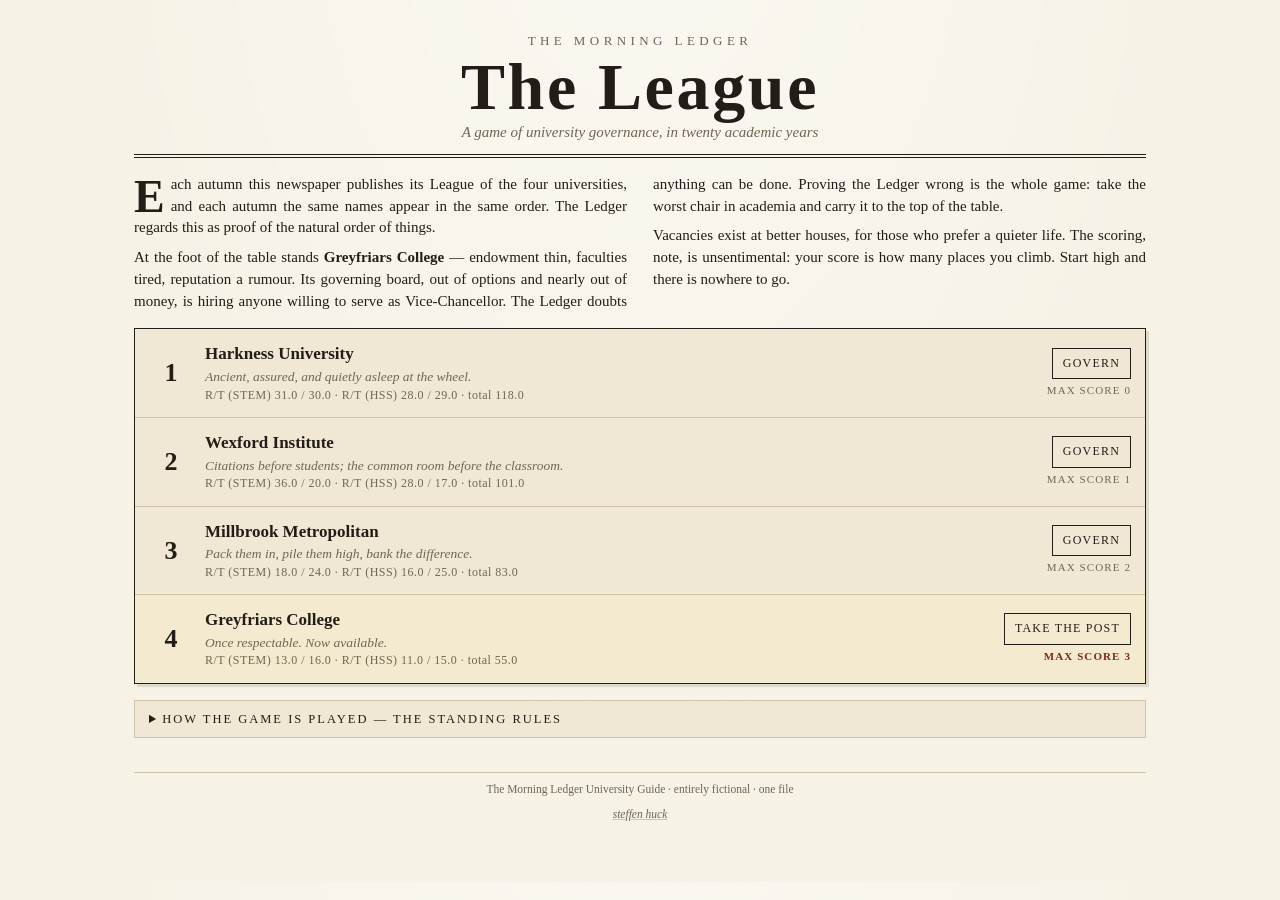
==== index.html @ eeb0473b "Legibility round: budget decomposition, complete money summary, LATE EXTRA interstitial, overnight d" ====
<!doctype html>
<!--
================================================================================
THE LEAGUE — a browser game about running a university
Single standalone file: no external libraries, no network calls, no build step.
================================================================================

CALIBRATION HARNESS REPORT (generated headlessly before the UI was built)
Seeds: 1..500. Player: Greyfriars College (initial rank 4, worst).
Scripted strategies as implemented in the harness (dev/strategies.js):
  naive    - static mid fees/thresholds, spreads 60% of funds evenly
  sensible - adapts fees/thresholds to demand, maintains vs decay
  sharp    - prices the captive segment, farms the intake->teaching
             loop, forecasts offer yield from league position,
             rations admission once on top, spends late reserves

strategy  | meanScore | rank1  rank2  rank3  rank4 | score=3 | score>=1 | score<=0 | bankrupt
naive     |      0.02 |   0.0%   0.0%   1.8%  98.2% |    0.0% |     1.8% |    98.2% |     0.0%
sensible  |      0.81 |   6.2%   5.4%  52.0%  36.4% |    6.2% |    63.6% |    36.4% |     4.2%
sharp     |      2.21 |  58.4%   6.2%  33.0%   2.4% |   58.4% |    97.6% |     2.4% |     2.4%

Calibration targets (all met):
  - Sharp reaches score 3 (worst -> best) in a healthy share of seeds (~1/3+)
  - Sensible typically improves rank, rarely reaches the top
  - Naive stagnates or declines
  - Bankruptcy possible but rare under Sensible play

This report was regenerated after two engine changes: stratified cohort
composition (exactly round(pStem*40) STEM applicants per round) and the
random event system (separate seeded RNG stream, never touching the main
applicant stream). Bankruptcy rates vs the pre-event calibration:
  naive 0.0% -> 0.0%   sensible 2.6% -> 4.2% (+1.6pt)   sharp 3.2% -> 2.4% (-0.8pt)

FULL PARAMETER SET (also live in DEFAULT_PARAMS below):
{
  "rounds": 20,
  "nApplicants": 40,
  "capacity": 8,
  "cOver": 24,
  "interest": 0.05,
  "delta": 0.85,
  "gamma": 1.5,
  "kappa": 0.14,
  "sMean": 60,
  "sSd": 13,
  "sClampLo": 20,
  "sClampHi": 100,
  "bBase": 10,
  "bSlope": 0.12,
  "bNoise": 2.6,
  "bMin": 3,
  "bMax": 22,
  "thetaMin": 0,
  "thetaMax": 1.2,
  "pStemStart": 0.5,
  "pStemEta": 0.02,
  "pStemScale": 10,
  "pStemMin": 0.3,
  "pStemMax": 0.7,
  "aiPrestigeCap": 32,
  "aiCashHi": 16,
  "aiCashLo": 11,
  "unis": [
    {
      "name": "Harkness University",
      "personality": "balanced",
      "E": 120,
      "RS": 31,
      "TS": 30,
      "RH": 28,
      "TH": 29
    },
    {
      "name": "Wexford Institute",
      "personality": "prestige",
      "E": 100,
      "RS": 36,
      "TS": 20,
      "RH": 28,
      "TH": 17
    },
    {
      "name": "Millbrook Metropolitan",
      "personality": "cashcow",
      "E": 95,
      "RS": 18,
      "TS": 24,
      "RH": 16,
      "TH": 25
    },
    {
      "name": "Greyfriars College",
      "personality": "cashcow",
      "E": 85,
      "RS": 13,
      "TS": 16,
      "RH": 11,
      "TH": 15
    }
  ]
}
-->
<html lang="en">
<head>
<meta charset="utf-8">
<meta name="viewport" content="width=device-width, initial-scale=1">
<title>THE LEAGUE — a game of university governance</title>
<style>
/* THE LEAGUE — The Morning Ledger house style */
:root {
  --paper: #f7f2e6;
  --paper-2: #f0e8d5;
  --paper-3: #e9dfc8;
  --ink: #221d16;
  --faint: #6f6553;
  --rule: #cfc3a8;
  --rule-dark: #221d16;
  --oxblood: #7c2a1e;
  --navy: #2b3d54;
  --moss: #4a5d3a;
  --hl: #f4ead0;
}
* { box-sizing: border-box; margin: 0; padding: 0; }
html { -webkit-text-size-adjust: 100%; }
body {
  background: var(--paper);
  color: var(--ink);
  font-family: Georgia, 'Times New Roman', Times, serif;
  line-height: 1.45;
  font-size: 16px;
  background-image: radial-gradient(ellipse at 50% -20%, rgba(255,255,255,.5), rgba(0,0,0,0) 60%);
}
#app { max-width: 1040px; margin: 0 auto; padding: 14px 14px 60px; }
.num { font-variant-numeric: tabular-nums; }

/* ---- Masthead ---- */
.masthead { text-align: center; padding: 18px 0 10px; border-bottom: 4px double var(--rule-dark); margin-bottom: 4px; }
.masthead .paper-name { font-size: 13px; letter-spacing: .34em; text-transform: uppercase; color: var(--faint); }
.masthead h1 { font-size: clamp(40px, 8vw, 66px); font-weight: 900; letter-spacing: .04em; line-height: 1.02; margin: 2px 0; }
.masthead .standfirst { font-style: italic; color: var(--faint); font-size: 15px; }
.masthead.compact { padding: 8px 0 6px; }
.masthead.compact h1 { font-size: 30px; }
.masthead.compact .paper-name { font-size: 10px; }
.masthead.compact .standfirst { display: none; }
.scrollx { overflow-x: auto; }
.dateline { display: flex; justify-content: space-between; align-items: baseline; font-size: 12.5px; text-transform: uppercase; letter-spacing: .14em; color: var(--faint); border-bottom: 1px solid var(--rule-dark); padding: 6px 2px; margin-bottom: 18px; flex-wrap: wrap; gap: 4px 14px; }
.dateline .resign { color: var(--oxblood); cursor: pointer; text-decoration: underline; background: none; border: none; font: inherit; letter-spacing: inherit; text-transform: inherit; }

/* ---- Layout ---- */
.cols { display: grid; grid-template-columns: minmax(0, 5fr) minmax(0, 7fr); gap: 20px; align-items: start; }
.cols.even { grid-template-columns: minmax(0, 1fr) minmax(0, 1fr); }
@media (max-width: 780px) { .cols, .cols.even { grid-template-columns: minmax(0, 1fr); } }
.stack > * + * { margin-top: 18px; }

/* ---- Cards ---- */
.card { border: 1px solid var(--rule-dark); background: var(--paper-2); box-shadow: 3px 3px 0 rgba(34,29,22,.12); }
.card .card-head { padding: 8px 14px; border-bottom: 1px solid var(--rule-dark); font-size: 12.5px; text-transform: uppercase; letter-spacing: .18em; display: flex; justify-content: space-between; align-items: baseline; gap: 8px; }
.card .card-body { padding: 12px 14px 14px; }
.card-head .kicker { color: var(--faint); letter-spacing: .1em; }
.card.admissions .card-head { background: var(--oxblood); color: var(--paper); border-bottom-color: var(--rule-dark); }
.card.bursar .card-head { background: var(--navy); color: var(--paper); }
.card.plain .card-head { background: var(--paper-3); }

/* ---- League table ---- */
table.league { width: 100%; border-collapse: collapse; font-size: 14.5px; }
table.league caption { caption-side: top; text-align: left; font-size: 12px; letter-spacing: .18em; text-transform: uppercase; color: var(--faint); padding: 2px 0 6px; }
table.league th { font-size: 11px; text-transform: uppercase; letter-spacing: .12em; color: var(--faint); font-weight: normal; text-align: right; padding: 4px 6px; border-bottom: 2px solid var(--rule-dark); }
table.league th:nth-child(2) { text-align: left; }
table.league td { padding: 7px 6px; border-bottom: 1px solid var(--rule); text-align: right; }
table.league td.uname { text-align: left; }
table.league tr.me { background: var(--hl); outline: 2px solid var(--oxblood); outline-offset: -2px; }
table.league td.rank { font-size: 19px; font-weight: 700; width: 34px; }
table.league .total { font-weight: 700; }
table.league .delta { font-size: 12px; width: 20px; padding-left: 0; }
.delta.up { color: var(--moss); } .delta.down { color: var(--oxblood); }
table.league tr.broke td { color: var(--faint); text-decoration: line-through; }
.tbl-foot { font-size: 12px; color: var(--faint); font-style: italic; margin-top: 6px; }

/* ---- Stats & dashboard ---- */
.statline { display: flex; flex-wrap: wrap; gap: 6px 22px; }
.stat .lbl { font-size: 11px; text-transform: uppercase; letter-spacing: .14em; color: var(--faint); display: block; }
.stat .val { font-size: 20px; font-weight: 700; }
.qual-grid { display: grid; grid-template-columns: 1fr 1fr; gap: 8px 18px; margin-top: 8px; }
.qbar { position: relative; height: 7px; background: var(--paper-3); border: 1px solid var(--rule); margin-top: 3px; }
.qbar i { position: absolute; inset: 0 auto 0 0; background: var(--navy); display: block; }
.qbar.research i { background: var(--oxblood); }
.qrow .lbl { font-size: 11.5px; text-transform: uppercase; letter-spacing: .1em; color: var(--faint); display: flex; justify-content: space-between; }

/* ---- Field panels (admissions) ---- */
.fields { display: grid; grid-template-columns: 1fr 1fr; gap: 12px; }
@media (max-width: 560px) { .fields { grid-template-columns: 1fr; } }
.fieldbox { border: 1px solid var(--rule-dark); background: var(--paper); padding: 10px 12px 12px; }
.fieldbox h4 { font-size: 13px; text-transform: uppercase; letter-spacing: .16em; border-bottom: 1px solid var(--rule); padding-bottom: 5px; margin-bottom: 8px; }
.ctl { margin: 8px 0; }
.ctl .lbl { font-size: 11px; text-transform: uppercase; letter-spacing: .12em; color: var(--faint); display: block; margin-bottom: 3px; }
.stepper { display: flex; align-items: stretch; border: 1px solid var(--rule-dark); background: var(--paper-2); }
.stepper button { flex: 0 0 40px; border: none; background: var(--paper-3); font: inherit; font-size: 19px; cursor: pointer; color: var(--ink); border-right: 1px solid var(--rule); min-height: 40px; }
.stepper button:last-child { border-right: none; border-left: 1px solid var(--rule); }
.stepper button:active { background: var(--rule); }
.stepper .val { flex: 1; text-align: center; font-size: 18px; font-weight: 700; align-self: center; }
.demandline { font-size: 12.5px; color: var(--faint); margin-top: 8px; border-top: 1px dotted var(--rule); padding-top: 6px; }
.notice { font-size: 12.5px; font-style: italic; color: var(--faint); margin-top: 10px; }
.notice.warn { color: var(--oxblood); font-style: normal; }

/* ---- Buttons ---- */
.btn { display: inline-block; border: 1px solid var(--rule-dark); background: var(--ink); color: var(--paper); font: inherit; font-size: 14px; letter-spacing: .12em; text-transform: uppercase; padding: 11px 20px; cursor: pointer; box-shadow: 3px 3px 0 rgba(34,29,22,.25); width: 100%; margin-top: 12px; }
.btn:hover { background: #3a3227; }
.btn:active { transform: translate(1px,1px); box-shadow: 1px 1px 0 rgba(34,29,22,.25); }
.btn:disabled { background: var(--faint); cursor: not-allowed; opacity: .6; }
.btn.oxblood { background: var(--oxblood); }
.btn.navy { background: var(--navy); }
.btn-ghost { background: none; border: 1px solid var(--rule-dark); color: var(--ink); font: inherit; font-size: 12px; text-transform: uppercase; letter-spacing: .1em; padding: 6px 10px; cursor: pointer; }
.btn-ghost:hover { background: var(--paper-3); }

/* ---- The morning's news ---- */
.card.news { margin-bottom: 18px; }
.card.news .card-head { background: var(--oxblood); color: var(--paper); }
.news-own { margin: 4px 0 8px; font-size: 15px; }
.news-own b { white-space: nowrap; }
.news-rival { color: var(--faint); font-style: italic; font-size: 13.5px; margin: 6px 0; padding-left: 14px; border-left: 2px solid var(--rule); }
.news-line { color: var(--faint); font-style: italic; font-size: 13.5px; margin: 4px 0; }
.news-line.news-own-line { color: var(--ink); font-style: normal; }
sup.dag { color: var(--oxblood); font-size: 10px; line-height: 0; }

/* ---- LATE EXTRA interstitial ---- */
.extra-backdrop { position: fixed; inset: 0; z-index: 60; background: rgba(26, 21, 14, .55); display: flex; align-items: center; justify-content: center; padding: 20px 14px; overflow-y: auto; overflow-x: hidden; }
.extra-card { background: var(--paper); border: 6px double var(--oxblood); box-shadow: 9px 11px 0 rgba(20, 16, 10, .38); max-width: 540px; width: 100%; padding: 16px 20px 18px; transform: rotate(-1.5deg); animation: stamp .35s cubic-bezier(.2, 1.35, .45, 1) both; }
@keyframes stamp {
  from { opacity: 0; transform: rotate(-4.5deg) scale(1.22) translateY(-36px); }
  to   { opacity: 1; transform: rotate(-1.5deg) scale(1); }
}
.extra-mast { text-align: center; font-weight: 900; letter-spacing: .2em; font-size: 13.5px; text-transform: uppercase; color: var(--oxblood); border-bottom: 2px solid var(--rule-dark); padding-bottom: 8px; margin-bottom: 10px; }
.extra-body .news-own { font-size: 15.5px; }
.extra-card .btn { margin-top: 14px; }
@media (max-width: 480px) { .extra-card { transform: rotate(-1deg); padding: 12px 14px 14px; } }

/* ---- Year in review ---- */
.dcomp { display: block; font-size: 11px; color: var(--faint); font-style: italic; margin-top: 2px; }

/* ---- Report ---- */
table.report { width: 100%; border-collapse: collapse; font-size: 13.5px; min-width: 340px; }
table.report th { font-size: 11px; text-transform: uppercase; letter-spacing: .12em; color: var(--faint); font-weight: normal; text-align: right; border-bottom: 2px solid var(--rule-dark); padding: 4px 6px; }
table.report th:first-child { text-align: left; }
table.report td { text-align: right; padding: 6px; border-bottom: 1px solid var(--rule); }
table.report td:first-child { text-align: left; }
table.report tr.sumrow td { font-weight: 700; border-top: 2px solid var(--rule-dark); border-bottom: none; }
.red { color: var(--oxblood); }
.green { color: var(--moss); }

/* ---- Bursar ---- */
.invrow { display: grid; grid-template-columns: 128px minmax(0, 1fr) 120px; gap: 10px; align-items: center; padding: 9px 0; border-bottom: 1px dotted var(--rule); }
@media (max-width: 560px) { .invrow { grid-template-columns: 90px minmax(0, 1fr) 104px; } }
.invrow .lbl { font-size: 11.5px; text-transform: uppercase; letter-spacing: .08em; color: var(--faint); }
.invrow .lbl b { display: block; color: var(--ink); font-size: 13px; }
.invrow .lbl .upkeep { display: block; text-transform: none; letter-spacing: 0; font-style: italic; font-size: 11px; margin-top: 2px; }
.proj.up { color: var(--moss); }
.proj.down { color: #a4574b; }
.invrow input[type=range] { width: 100%; min-width: 0; accent-color: var(--navy); min-height: 28px; }
.invrow .out { font-size: 13px; text-align: right; }
.invrow .out b { font-size: 15px; }
.invrow .proj { display: block; font-size: 11.5px; color: var(--faint); }
.budgetline { display: flex; justify-content: space-between; align-items: baseline; padding: 8px 0; font-size: 14px; gap: 8px; flex-wrap: wrap; }
.budgetline b { font-size: 19px; }
.budgetline.decomp span { font-size: 13px; color: var(--faint); }
.presets { display: flex; gap: 8px; flex-wrap: wrap; margin-top: 8px; }

/* ---- Title screen ---- */
.prospect { border: 1px solid var(--rule-dark); background: var(--paper-2); margin-top: 14px; box-shadow: 3px 3px 0 rgba(34,29,22,.12); }
.prospect .row { display: grid; grid-template-columns: 44px minmax(0,1fr) auto; gap: 12px; align-items: center; padding: 13px 14px; border-bottom: 1px solid var(--rule); }
.prospect .row:last-child { border-bottom: none; }
.prospect .rank { font-size: 26px; font-weight: 900; text-align: center; }
.prospect .uni b { font-size: 17px; }
.prospect .uni .epithet { font-style: italic; color: var(--faint); font-size: 13.5px; }
.prospect .uni .scores { font-size: 12px; color: var(--faint); letter-spacing: .04em; }
.prospect .pick { text-align: right; }
.prospect .maxnote { display: block; font-size: 11px; color: var(--faint); text-transform: uppercase; letter-spacing: .1em; margin-top: 4px; }
.prospect .row.featured { background: var(--hl); }
.prospect .row.featured .maxnote { color: var(--oxblood); font-weight: 700; }
.leader { column-count: 2; column-gap: 26px; margin: 16px 0; font-size: 15px; text-align: justify; }
@media (max-width: 680px) { .leader { column-count: 1; } }
.leader p + p { margin-top: 8px; }
.leader .dropcap::first-letter { font-size: 46px; float: left; line-height: .85; padding: 3px 6px 0 0; font-weight: 700; }
.footer-note.sig { border-top: none; margin-top: 8px; padding-top: 0; font-style: italic; }
.footer-note.sig a { color: var(--faint); text-decoration-color: var(--rule); }
.footer-note.sig a:hover { color: var(--oxblood); }
details.rules { margin-top: 16px; border: 1px solid var(--rule); background: var(--paper-2); }
details.rules summary { cursor: pointer; padding: 9px 14px; font-size: 12.5px; text-transform: uppercase; letter-spacing: .16em; }
details.rules .card-body { border-top: 1px solid var(--rule); font-size: 14px; }
details.rules ul { padding-left: 20px; }
details.rules li { margin: 5px 0; }

/* ---- End screen ---- */
.endcard { text-align: center; padding: 26px 16px; }
.endcard .verdict { font-size: 13px; text-transform: uppercase; letter-spacing: .3em; color: var(--faint); }
.endcard h2 { font-size: clamp(28px, 6vw, 44px); margin: 8px 0 2px; }
.endcard .scoreline { font-size: 19px; margin: 10px 0 4px; }
.endcard .scoreline b { font-size: 34px; }
.chartwrap { margin: 18px auto 6px; max-width: 640px; overflow-x: auto; }
.chartwrap svg { width: 100%; height: auto; display: block; }
.chart-caption { font-size: 12px; color: var(--faint); font-style: italic; }
.fade { animation: fadein .45s ease-out; }
@keyframes fadein { from { opacity: 0; transform: translateY(6px); } to { opacity: 1; transform: none; } }
.phase-strip { display: flex; gap: 0; margin-bottom: 14px; border: 1px solid var(--rule-dark); }
.phase-strip .ph { flex: 1; text-align: center; font-size: 11px; text-transform: uppercase; letter-spacing: .16em; padding: 7px 4px; color: var(--faint); background: var(--paper-2); }
.phase-strip .ph.on { background: var(--ink); color: var(--paper); }
.footer-note { text-align: center; font-size: 11.5px; color: var(--faint); margin-top: 34px; border-top: 1px solid var(--rule); padding-top: 8px; }

</style>
<script data-goatcounter="https://steffenhuck.goatcounter.com/count" async src="https://gc.zgo.at/count.js"></script>
</head>
<body>
<div id="app"></div>
<script>
'use strict';
/* ============================================================================
 * THE LEAGUE — headless game engine
 * ----------------------------------------------------------------------------
 * Pure, deterministic (seeded) engine. No DOM, no Date, no Math.random.
 * Used verbatim by both the Node calibration harness and the browser UI.
 *
 * DOCUMENTED MODELLING CHOICES
 * ----------------------------
 * Applicant distribution (drawn jointly, per applicant):
 *   - school score s ~ Normal(sMean, sSd), clamped to [sClampLo, sClampHi].
 *   - budget b = bBase + bSlope*(s - sMean) + Normal(0, bNoise), clamped to
 *     [bMin, bMax]. bSlope > 0 gives the mild positive score/budget
 *     correlation required by the spec (richer students score a bit higher).
 *   - taste weight theta ~ Uniform(thetaMin, thetaMax); student values a
 *     university at T_f + theta * R_f for their preferred field f.
 *   - field preference: stratified, not Bernoulli — exactly
 *     Math.round(pStem * nApplicants) applicants prefer STEM each round,
 *     the rest HSS. Scores, budgets and theta stay iid; only the field
 *     composition is deterministic given pStem (see drift below).
 *
 * Field-preference drift (endogenous, from round 2 onward):
 *   pStem <- clamp(pStem + pStemEta * tanh((avgR_S - avgR_H) / pStemScale),
 *                  pStemMin, pStemMax)
 *   where avgR_S / avgR_H are the mean STEM / HSS research qualities across
 *   all four universities at the start of the round. Gentle (eta small) and
 *   bounded away from 0 and 1 by the clamp.
 *
 * Investment response: g(I) = gamma * sqrt(I)  (concave, diminishing returns).
 *
 * Quality dynamics (per field, applied at end of round):
 *   R' = delta * R + g(I_R)
 *   T' = delta * T + g(I_T) + kappa * (sbarDept - sMean)   [intake term only
 *        if the department admitted >= 1 student this round]
 *   Qualities are floored at 0.
 *
 * Random events (from round 1): each university, in index order, draws an
 * occurrence and a selection number at the very top of every round from a
 * SEPARATE seeded stream (rngE = makeRng(seed + '/events')) — events never
 * consume the main rng, so the applicant stream is unaffected by them.
 * With probability 1/3 an event from the weighted EVENTS table applies
 * immediately, before the round's league table is computed (the table
 * reflects the morning's news). Money losses never push E below 5: the
 * loss is truncated to max(0, E - 5) and the record flagged truncated.
 * Quality effects are floored at 0. Broke universities draw and discard
 * both numbers (stream stability), and receive no events.
 *
 * Ledger (canonical): E_{t+1} = (E_t + F_t - C_t - I_t) * (1 + r).
 * Bankruptcy: if E_t + F_t - C_t < 0 after market clearing, the university is
 * broke. Player broke => game over immediately. Broke AI (documented choice:
 * the simple option): it stops admitting (makes no offers) and invests
 * nothing; its endowment is frozen where it fell and its qualities keep
 * decaying at delta.
 *
 * Final ranking: the league table computed AFTER round `rounds` quality
 * update (i.e. the table that would open round 21). This means round-20
 * investment still counts, avoiding a degenerate "hoard in the last round"
 * strategy. Score = initial rank - final rank.
 * ========================================================================= */

/* ----------------------------- Seeded RNG ------------------------------- */
function hashStringToInt(str) {
  let h = 2166136261 >>> 0;
  for (let i = 0; i < str.length; i++) {
    h ^= str.charCodeAt(i);
    h = Math.imul(h, 16777619);
  }
  return h >>> 0;
}
function makeRng(seed) {
  let a = (typeof seed === 'string' ? hashStringToInt(seed) : (seed >>> 0)) || 1;
  return function rng() {
    a |= 0; a = (a + 0x6D2B79F5) | 0;
    let t = Math.imul(a ^ (a >>> 15), 1 | a);
    t = (t + Math.imul(t ^ (t >>> 7), 61 | t)) ^ t;
    return ((t ^ (t >>> 14)) >>> 0) / 4294967296;
  };
}
function gauss(rng) {
  let u = 0, v = 0;
  while (u === 0) u = rng();
  while (v === 0) v = rng();
  return Math.sqrt(-2 * Math.log(u)) * Math.cos(2 * Math.PI * v);
}
const clamp = (x, lo, hi) => Math.max(lo, Math.min(hi, x));

/* ----------------------------- Parameters ------------------------------- */
const DEFAULT_PARAMS = {
  rounds: 20,
  nApplicants: 40,
  capacity: 8,          // per department per round, zero marginal cost
  cOver: 24,            // per-head overage penalty above capacity
  interest: 0.05,       // r: interest on funds unspent after investment
  delta: 0.85,          // quality decay factor
  gamma: 1.5,           // g(I) = gamma * sqrt(I)
  kappa: 0.14,          // intake-quality effect on teaching

  // Applicant score distribution
  sMean: 60, sSd: 13, sClampLo: 20, sClampHi: 100,
  // Budgets (mildly correlated with score via bSlope)
  bBase: 10, bSlope: 0.12, bNoise: 2.6, bMin: 3, bMax: 22,
  // Taste for research
  thetaMin: 0, thetaMax: 1.2,
  // STEM preference drift
  pStemStart: 0.5, pStemEta: 0.02, pStemScale: 10, pStemMin: 0.3, pStemMax: 0.7,

  // AI spending discipline (per-round investment budget caps)
  aiPrestigeCap: 32,  // prestige chaser's institutional plan ceiling
  aiCashHi: 16,       // cash cow's upkeep ceiling
  aiCashLo: 11,       // cash cow's upkeep floor (drawn from hoard)

  // Starting universities, ordered by index (initial league rank order).
  // Each has a native AI personality used whenever the player doesn't run it.
  unis: [
    { name: 'Harkness University',    personality: 'balanced', E: 120, RS: 31, TS: 30, RH: 28, TH: 29 },
    { name: 'Wexford Institute',      personality: 'prestige', E: 100, RS: 36, TS: 20, RH: 28, TH: 17 },
    { name: 'Millbrook Metropolitan', personality: 'cashcow',  E: 95,  RS: 18, TS: 24, RH: 16, TH: 25 },
    { name: 'Greyfriars College',     personality: 'cashcow',  E: 85,  RS: 13, TS: 16, RH: 11, TH: 15 },
  ],
};

/* ------------------------------ Events ----------------------------------
 * Mechanics only — all narrative text lives in the UI layer, keyed by id.
 * kind 'money': deltaE applied to the endowment (losses truncated at E=5).
 * kind 'quality': effects map applied to the named qualities (floor 0). */
const EVENTS = [
  // money, positive
  { id: 'crane',        kind: 'money', deltaE: +28, weight: 1 },
  { id: 'alumnus',      kind: 'money', deltaE: +18, weight: 2 },
  { id: 'anon',         kind: 'money', deltaE: +32, weight: 1 },
  { id: 'stair',        kind: 'money', deltaE: +22, weight: 2 },
  { id: 'meadow',       kind: 'money', deltaE: +25, weight: 1 },
  { id: 'conference',   kind: 'money', deltaE: +12, weight: 3 },
  { id: 'patent',       kind: 'money', deltaE: +30, weight: 1 },
  // money, negative
  { id: 'roof',         kind: 'money', deltaE: -22, weight: 2 },
  { id: 'lawsuit',      kind: 'money', deltaE: -18, weight: 2 },
  { id: 'boiler',       kind: 'money', deltaE: -12, weight: 3 },
  { id: 'audit',        kind: 'money', deltaE: -15, weight: 2 },
  { id: 'asbestos',     kind: 'money', deltaE: -26, weight: 1 },
  { id: 'clawback',     kind: 'money', deltaE: -20, weight: 1 },
  { id: 'flood',        kind: 'money', deltaE: -16, weight: 2 },
  { id: 'portrait',     kind: 'money', deltaE: -8,  weight: 2 },
  // quality, positive
  { id: 'chair',        kind: 'quality', effects: { RS: +3 }, weight: 2 },
  { id: 'viral',        kind: 'quality', effects: { TH: +2 }, weight: 2 },
  { id: 'prize',        kind: 'quality', effects: { RH: +3 }, weight: 2 },
  { id: 'demonstrators',kind: 'quality', effects: { TS: +2 }, weight: 2 },
  { id: 'trunk',        kind: 'quality', effects: { RH: +2 }, weight: 2 },
  { id: 'vindicated',   kind: 'quality', effects: { RS: +4 }, weight: 1 },
  { id: 'award',        kind: 'quality', effects: { TS: +2 }, weight: 2 },
  // quality, negative
  { id: 'poached',      kind: 'quality', effects: { RS: -3 }, weight: 2 },
  { id: 'remarks',      kind: 'quality', effects: { TH: -2 }, weight: 2 },
  { id: 'memoirs',      kind: 'quality', effects: { RH: -3 }, weight: 2 },
  { id: 'retraction',   kind: 'quality', effects: { RS: -2 }, weight: 2 },
  { id: 'exodus',       kind: 'quality', effects: { TS: -3 }, weight: 2 },
  { id: 'timetable',    kind: 'quality', effects: { TH: -2 }, weight: 2 },
  { id: 'strike',       kind: 'quality', effects: { TS: -2, TH: -2 }, weight: 1 },
  { id: 'inspectorate', kind: 'quality', effects: { TH: -2 }, weight: 2 },
];
const EVENTS_TOTAL_WEIGHT = EVENTS.reduce((a, e) => a + e.weight, 0);
function pickEvent(r) {
  let x = r * EVENTS_TOTAL_WEIGHT;
  for (const e of EVENTS) { x -= e.weight; if (x < 0) return e; }
  return EVENTS[EVENTS.length - 1];
}

/* ------------------------- AI opponent heuristics ------------------------
 * All AIs obey the same rules as the player: same capacity, overage cost,
 * decay, investment technology; they see only the public league table, the
 * public cohort statistics, and their own private state/history. They never
 * see the player's current-round choices or the applicant realizations.
 *
 * Personality assignment: the three non-player universities, ordered by
 * initial league position (best first), get: Balanced Incumbent, Prestige
 * Chaser, Cash Cow.
 * ------------------------------------------------------------------------ */

// Maintenance investment that offsets decay for quality Q: g(I) = (1-d)Q.
function maintInvest(Q, P) {
  const need = (1 - P.delta) * Q / P.gamma;
  return need * need;
}

/* The Prestige Chaser: overweights research investment, high fees, high
 * thresholds. Adapts gradually: raises fees when demand is strong, trims
 * fees/thresholds when enrolment collapses. Exploitable: its high prices and
 * standards leave the low end of the market uncontested, and it habitually
 * underfunds teaching, so its student appeal erodes. */
function aiPrestige(P) {
  return {
    init(uni) {
      uni.ai = { fee: { S: 12, H: 12 }, thr: { S: 64, H: 64 } };
    },
    admissions(uni) {
      const a = uni.ai, last = uni.lastReport;
      for (const f of ['S', 'H']) {
        if (last) {
          const d = last[f];
          if (d.matric > P.capacity) { a.fee[f] += 1.0; a.thr[f] += 1; }
          else if (d.matric >= 6) a.fee[f] += 0.5;
          else if (d.matric <= 1) { a.fee[f] -= 1.5; a.thr[f] -= 2; } // starving: correct hard
          else if (d.matric <= 3) { a.fee[f] -= 0.75; a.thr[f] -= 1; }
          else if (d.matric >= 4) a.thr[f] += 0.5; // creeping standards
        }
        a.fee[f] = clamp(a.fee[f], 8, 20);
        a.thr[f] = clamp(a.thr[f], 56, 78);
      }
      return { feeS: a.fee.S, thrS: a.thr.S, feeH: a.fee.H, thrH: a.thr.H };
    },
    // Spends aggressively, tying investment to income flow plus a draw on
    // savings; overweights research, but rescues teaching when its student
    // appeal is visibly collapsing (else it death-spirals).
    spend(uni, net, P2, rep) {
      const investable = Math.max(0, net - 15);
      // Bounded ambition: even flush with cash it won't spend beyond its
      // institutional plan (~48/round) — the headroom a challenger needs.
      const budget = Math.min(investable, 1.2 * rep.F + 0.15 * Math.max(0, uni.E), P2.aiPrestigeCap);
      const teachShare = (uni.TS + uni.TH) < 0.75 * (uni.RS + uni.RH) ? 0.55 : 0.35;
      const tea = budget * teachShare, res = budget - tea;
      return { IRS: res / 2, IRH: res / 2, ITS: tea / 2, ITH: tea / 2 };
    },
  };
}

/* The Cash Cow: low fees, low thresholds, volume strategy, conservative
 * investment. Adapts: raises thresholds/fees when oversubscribed (overage is
 * expensive), lowers fees when halls are empty. Exploitable: chronic
 * underinvestment means its qualities decay, and its low fees can be
 * undercut for the budget segment. */
function aiCashCow(P) {
  return {
    init(uni) {
      uni.ai = { fee: { S: 6.5, H: 6.5 }, thr: { S: 45, H: 45 } };
    },
    admissions(uni) {
      const a = uni.ai, last = uni.lastReport;
      for (const f of ['S', 'H']) {
        if (last) {
          const d = last[f];
          if (d.matric > P.capacity + 2) { a.thr[f] += 2; a.fee[f] += 0.5; }
          else if (d.matric > P.capacity) a.fee[f] += 0.5;
          else if (d.matric < 5) a.fee[f] -= 0.5;
          if (d.matric < 2) a.thr[f] -= 1.5;
        }
        a.fee[f] = clamp(a.fee[f], 5.5, 12);
        a.thr[f] = clamp(a.thr[f], 35, 60);
      }
      return { feeS: a.fee.S, thrS: a.thr.S, feeH: a.fee.H, thrH: a.thr.H };
    },
    // Truly conservative: a modest upkeep budget — 35% of fee income, with
    // a small floor drawn from its hoard when income dips and a hard cap of
    // 34 a round — evenly spread; profits are hoarded. Its qualities
    // therefore plateau in the high 80s — the exploitable seam.
    spend(uni, net, P2, rep) {
      const investable = Math.max(0, net - 15);
      const budget = Math.min(investable, Math.max(0.35 * rep.F, P2.aiCashLo), P2.aiCashHi);
      const each = budget / 4;
      return { IRS: each, ITS: each, IRH: each, ITH: each };
    },
  };
}

/* The Balanced Incumbent: maintains all four qualities against decay, then
 * spreads a share of the surplus; nudges each field's fee in whichever
 * direction improved that field's revenue last round (with safety overrides
 * for over/under-subscription). Exploitable: it defends but rarely grows, so
 * a compounding challenger can walk it down. */
function aiBalanced(P) {
  return {
    init(uni) {
      uni.ai = {
        fee: { S: 11, H: 11 }, thr: { S: 58, H: 58 },
        lastRev: { S: null, H: null }, lastDir: { S: 1, H: 1 },
        // "Roughly maintains all four qualities": steers each quality toward
        // a fixed target a shade above its starting level, rather than
        // compounding its endowment into unbounded growth.
        target: { RS: uni.RS * 1.02, TS: uni.TS * 1.02, RH: uni.RH * 1.02, TH: uni.TH * 1.02 },
      };
    },
    admissions(uni) {
      const a = uni.ai, last = uni.lastReport;
      for (const f of ['S', 'H']) {
        if (last) {
          const d = last[f];
          const rev = d.income - d.overage;
          if (a.lastRev[f] !== null) {
            if (rev < a.lastRev[f]) a.lastDir[f] = -a.lastDir[f];
          }
          a.lastRev[f] = rev;
          a.fee[f] += 0.5 * a.lastDir[f];
          if (d.matric > P.capacity) { a.fee[f] += 0.5; a.thr[f] += 1; }
          else if (d.matric < 3) { a.fee[f] -= 1.0; a.thr[f] -= 1; }
          else if (d.matric >= 6) a.thr[f] += 0.5;
        }
        a.fee[f] = clamp(a.fee[f], 6, 16);
        a.thr[f] = clamp(a.thr[f], 50, 70);
      }
      return { feeS: a.fee.S, thrS: a.thr.S, feeH: a.fee.H, thrH: a.thr.H };
    },
    // Invest exactly enough to steer each quality toward its fixed target
    // (delta*Q + g(I) = target  =>  I = ((target - delta*Q)/gamma)^2),
    // scaled down if funds are short. Surplus endowment simply sits at
    // interest — the complacency a sharp challenger can exploit.
    spend(uni, net, P2) {
      const avail = Math.max(0, net - 20);
      const tgt = uni.ai.target;
      const toward = (Q, T) => {
        const need = (T - P2.delta * Q) / P2.gamma;
        return need > 0 ? need * need : 0;
      };
      const want = {
        IRS: toward(uni.RS, tgt.RS), ITS: toward(uni.TS, tgt.TS),
        IRH: toward(uni.RH, tgt.RH), ITH: toward(uni.TH, tgt.TH),
      };
      const tot = want.IRS + want.ITS + want.IRH + want.ITH;
      if (tot > avail && tot > 0) {
        const k = avail / tot;
        for (const q in want) want[q] *= k;
      }
      return want;
    },
  };
}

const AI_FACTORIES = { balanced: aiBalanced, prestige: aiPrestige, cashcow: aiCashCow };

/* ------------------------------ Game class ------------------------------ */
class Game {
  /**
   * opts: { seed, playerIndex (default 3), params (partial override) }
   */
  constructor(opts = {}) {
    const P = this.P = Object.assign({}, DEFAULT_PARAMS, opts.params || {});
    if (opts.params && opts.params.unis) P.unis = opts.params.unis;
    this.seed = opts.seed === undefined ? 1 : opts.seed;
    this.rng = makeRng(this.seed);
    // Separate event stream: events never consume the main rng.
    this.rngE = makeRng(String(this.seed) + '/events');
    this.playerIndex = opts.playerIndex === undefined ? 3 : opts.playerIndex;

    this.unis = P.unis.map((u, i) => ({
      index: i, name: u.name,
      E: u.E, RS: u.RS, TS: u.TS, RH: u.RH, TH: u.TH,
      broke: false, lastReport: null, ai: null, controller: null,
    }));

    // Every university the player doesn't govern runs its native personality.
    for (const uni of this.unis) {
      if (uni.index === this.playerIndex) continue;
      const kind = P.unis[uni.index].personality;
      uni.controller = AI_FACTORIES[kind](P);
      uni.personality = kind;
      uni.controller.init(uni);
    }

    this.round = 0;
    this.pStem = P.pStemStart;
    this.phase = 'pre'; // pre -> admissions -> spend -> (admissions|over|bankrupt)
    this.initialRank = this.rankOf(this.playerIndex);
    this.rankHistory = [this.initialRank]; // rank at start of each round; last entry = final
    this.roundLog = [];
    this.applicants = null;
    this._reports = null;
  }

  /* League table: rank by descending quality sum; ties by endowment (higher
   * first), then by fixed index. Endowments are NOT exposed in the table. */
  leagueTable() {
    const rows = this.unis.map(u => ({
      index: u.index, name: u.name,
      RS: u.RS, TS: u.TS, RH: u.RH, TH: u.TH,
      total: u.RS + u.TS + u.RH + u.TH,
      broke: u.broke,
      _E: u.E,
    }));
    rows.sort((a, b) => (b.total - a.total) || (b._E - a._E) || (a.index - b.index));
    rows.forEach((r, i) => { r.rank = i + 1; delete r._E; });
    return rows;
  }
  rankOf(idx) { return this.leagueTable().find(r => r.index === idx).rank; }

  /* Begin a round: update field-preference drift, draw the fresh cohort,
   * publish the league table and cohort statistics. */
  startRound() {
    if (this.phase !== 'pre' && this.phase !== 'between') throw new Error('bad phase ' + this.phase);
    const P = this.P;
    this.round++;
    // The morning's news: events fire before the pStem update and before
    // the league table is computed, so the year's table reflects them.
    // Every university draws two numbers (occurrence, selection) from the
    // event stream in index order, even when unused — stream stability.
    const events = [];
    for (const u of this.unis) {
      const rOcc = this.rngE(), rSel = this.rngE();
      if (u.broke) continue; // draws discarded
      if (rOcc < 1 / 3) {
        const ev = pickEvent(rSel);
        const rec = { index: u.index, id: ev.id };
        if (ev.kind === 'money') {
          let d = ev.deltaE;
          if (d < 0 && -d > Math.max(0, u.E - 5)) {
            d = -Math.max(0, u.E - 5); // a loss may never push E below 5
            rec.truncated = true;
          }
          u.E += d;
          rec.deltaE = d;
        } else {
          rec.deltaQ = {};
          rec.fields = Object.keys(ev.effects);
          for (const q of rec.fields) {
            u[q] = Math.max(0, u[q] + ev.effects[q]);
            rec.deltaQ[q] = ev.effects[q];
          }
        }
        events.push(rec);
      }
    }
    this.events = events;
    if (this.round >= 2) {
      let rs = 0, rh = 0;
      for (const u of this.unis) { rs += u.RS; rh += u.RH; }
      this.pStem = clamp(
        this.pStem + P.pStemEta * Math.tanh((rs / 4 - rh / 4) / P.pStemScale),
        P.pStemMin, P.pStemMax);
    }
    // Draw 40 fresh applicants (students last exactly one round). Field
    // assignment is stratified: exactly round(pStem * n) prefer STEM.
    const apps = [];
    const nStem = Math.round(this.pStem * P.nApplicants);
    for (let i = 0; i < P.nApplicants; i++) {
      const s = clamp(P.sMean + P.sSd * gauss(this.rng), P.sClampLo, P.sClampHi);
      const b = clamp(P.bBase + P.bSlope * (s - P.sMean) + P.bNoise * gauss(this.rng), P.bMin, P.bMax);
      const theta = P.thetaMin + (P.thetaMax - P.thetaMin) * this.rng();
      const f = i < nStem ? 'S' : 'H';
      apps.push({ s, b, theta, f });
    }
    this.applicants = apps;
    const scores = apps.map(a => a.s).sort((x, y) => x - y);
    const n = scores.length;
    const median = n % 2 ? scores[(n - 1) / 2] : (scores[n / 2 - 1] + scores[n / 2]) / 2;
    const mean = scores.reduce((a, b) => a + b, 0) / n;
    const pctStem = 100 * apps.filter(a => a.f === 'S').length / n;
    this.cohortStats = { median, mean, pctStem };
    const table = this.leagueTable();
    if (this.round > 1) this.rankHistory.push(table.find(r => r.index === this.playerIndex).rank);
    this.phase = 'admissions';
    return { round: this.round, table, cohortStats: this.cohortStats, events };
  }

  /* Step 1 — Admissions. The player's {feeS, thrS, feeH, thrH} plus each
   * AI's simultaneous choice; then automatic market clearing. */
  submitAdmissions(playerDec) {
    if (this.phase !== 'admissions') throw new Error('bad phase ' + this.phase);
    const P = this.P;
    const decisions = new Array(this.unis.length);
    for (const u of this.unis) {
      if (u.broke) { decisions[u.index] = null; continue; } // broke: stops admitting
      decisions[u.index] = (u.index === this.playerIndex)
        ? {
            feeS: Math.max(0, +playerDec.feeS || 0), thrS: +playerDec.thrS || 0,
            feeH: Math.max(0, +playerDec.feeH || 0), thrH: +playerDec.thrH || 0,
          }
        : u.controller.admissions(u);
    }
    this._decisions = decisions;

    // Market clearing.
    const reports = this.unis.map(() => ({
      S: { applied: 0, offers: 0, matric: 0, income: 0, overage: 0, sSum: 0, sbar: null },
      H: { applied: 0, offers: 0, matric: 0, income: 0, overage: 0, sSum: 0, sbar: null },
    }));
    for (const a of this.applicants) {
      const f = a.f;
      const offers = [];
      for (const u of this.unis) {
        const d = decisions[u.index];
        if (!d) continue;
        const fee = f === 'S' ? d.feeS : d.feeH;
        const thr = f === 'S' ? d.thrS : d.thrH;
        if (fee <= a.b) {
          reports[u.index][f].applied++;
          if (a.s >= thr) { reports[u.index][f].offers++; offers.push(u); }
        }
      }
      if (!offers.length) continue; // exits, no consequence
      let best = [], bestV = -Infinity;
      for (const u of offers) {
        const v = (f === 'S' ? u.TS + a.theta * u.RS : u.TH + a.theta * u.RH);
        if (v > bestV + 1e-12) { bestV = v; best = [u]; }
        else if (Math.abs(v - bestV) <= 1e-12) best.push(u);
      }
      const chosen = best[Math.floor(this.rng() * best.length)];
      const r = reports[chosen.index][f];
      r.matric++;
      r.sSum += a.s;
      r.income += (f === 'S' ? decisions[chosen.index].feeS : decisions[chosen.index].feeH);
    }
    for (const u of this.unis) {
      for (const f of ['S', 'H']) {
        const r = reports[u.index][f];
        r.overage = Math.max(0, r.matric - P.capacity) * P.cOver;
        r.sbar = r.matric > 0 ? r.sSum / r.matric : null;
        delete r.sSum;
      }
      const rep = reports[u.index];
      rep.F = rep.S.income + rep.H.income;
      rep.C = rep.S.overage + rep.H.overage;
      rep.net = u.E + rep.F - rep.C; // funds available for investment
    }
    this._reports = reports;

    // Bankruptcy check (after clearing, before spending).
    for (const u of this.unis) {
      if (!u.broke && reports[u.index].net < 0) {
        u.broke = true;
        // Broke AI: endowment frozen where it fell; stops admitting; invests 0.
        u.E = reports[u.index].net;
        if (u.index === this.playerIndex) {
          this.phase = 'bankrupt';
          this.finalRank = this.rankOf(this.playerIndex);
          this.score = this.initialRank - this.finalRank;
          this.bankrupt = true;
        }
      }
    }
    const playerRep = reports[this.playerIndex];
    if (this.phase !== 'bankrupt') this.phase = 'spend';
    return {
      bankrupt: this.phase === 'bankrupt',
      S: playerRep.S, H: playerRep.H,
      F: playerRep.F, C: playerRep.C, net: playerRep.net,
    };
  }

  /* Step 2 — Spending. Player investments {IRS, ITS, IRH, ITH}; AIs choose
   * theirs from their own report; then the canonical ledger + quality
   * dynamics are applied to everyone. */
  submitSpend(playerInv) {
    if (this.phase !== 'spend') throw new Error('bad phase ' + this.phase);
    const P = this.P;
    for (const u of this.unis) {
      const rep = this._reports[u.index];
      let inv;
      if (u.broke) {
        inv = { IRS: 0, ITS: 0, IRH: 0, ITH: 0 };
      } else if (u.index === this.playerIndex) {
        inv = {
          IRS: Math.max(0, +playerInv.IRS || 0), ITS: Math.max(0, +playerInv.ITS || 0),
          IRH: Math.max(0, +playerInv.IRH || 0), ITH: Math.max(0, +playerInv.ITH || 0),
        };
      } else {
        inv = u.controller.spend(u, rep.net, P, rep);
        for (const k of ['IRS', 'ITS', 'IRH', 'ITH']) inv[k] = Math.max(0, inv[k] || 0);
      }
      // Total investment cannot exceed available funds; scale down if over.
      let tot = inv.IRS + inv.ITS + inv.IRH + inv.ITH;
      const avail = Math.max(0, rep.net);
      if (tot > avail) {
        const k = tot > 0 ? avail / tot : 0;
        for (const q in inv) inv[q] *= k;
        tot = avail;
      }
      // Canonical ledger. Broke unis keep their frozen (negative) endowment.
      if (!u.broke) u.E = (rep.net - tot) * (1 + P.interest);
      // Quality dynamics (investment effects materialize "next round": they
      // enter the state that the next league table is computed from).
      const g = I => P.gamma * Math.sqrt(I);
      u.RS = Math.max(0, P.delta * u.RS + g(inv.IRS));
      u.RH = Math.max(0, P.delta * u.RH + g(inv.IRH));
      let ts = P.delta * u.TS + g(inv.ITS);
      let th = P.delta * u.TH + g(inv.ITH);
      if (rep.S.matric > 0) ts += P.kappa * (rep.S.sbar - P.sMean);
      if (rep.H.matric > 0) th += P.kappa * (rep.H.sbar - P.sMean);
      u.TS = Math.max(0, ts);
      u.TH = Math.max(0, th);
      u.lastReport = rep;
      u._lastInv = inv;
    }
    const pRep = this._reports[this.playerIndex];
    const pInv = this.unis[this.playerIndex]._lastInv;
    const spent = pInv.IRS + pInv.ITS + pInv.IRH + pInv.ITH;
    this.roundLog.push({
      round: this.round, report: pRep, invested: spent,
      E_end: this.unis[this.playerIndex].E,
    });
    if (this.round >= P.rounds) {
      this.phase = 'over';
      const finalTable = this.leagueTable();
      this.finalRank = finalTable.find(r => r.index === this.playerIndex).rank;
      this.rankHistory.push(this.finalRank);
      this.score = this.initialRank - this.finalRank;
      return { done: true, finalTable, finalRank: this.finalRank, score: this.score };
    }
    this.phase = 'between';
    return { done: false };
  }
}

const THE_LEAGUE = { Game, DEFAULT_PARAMS, EVENTS, makeRng, maintInvest, clamp };
if (typeof module !== 'undefined' && module.exports) module.exports = THE_LEAGUE;
if (typeof globalThis !== 'undefined') globalThis.THE_LEAGUE = THE_LEAGUE;

'use strict';
/* ============================================================================
 * THE LEAGUE — user interface.
 * The engine above is used exactly as in the calibration harness:
 *   startRound() -> submitAdmissions(dec) -> submitSpend(inv) -> ...
 * The UI never reads private rival state: it shows only the league table,
 * public cohort statistics, and the player's own books. In particular, no
 * budget/affordability information is ever displayed.
 * ========================================================================= */
(function () {
  const { Game, DEFAULT_PARAMS, maintInvest } = globalThis.THE_LEAGUE;
  const P = DEFAULT_PARAMS;
  const app = document.getElementById('app');

  const EPITHETS = [
    'Ancient, assured, and quietly asleep at the wheel.',
    'Citations before students; the common room before the classroom.',
    'Pack them in, pile them high, bank the difference.',
    'Once respectable. Now available.',
  ];
  const FIELD_NAME = { S: 'STEM', H: 'Humanities & Social Sciences' };
  const FIELD_SHORT = { S: 'STEM', H: 'HSS' };
  const QLABEL = { RS: 'STEM research', TS: 'STEM teaching', RH: 'HSS research', TH: 'HSS teaching' };

  // Flavour selection only — never the game RNG, never rngE.
  const pick = arr => arr[Math.floor(Math.random() * arr.length)];

  /* Event narrative, keyed by engine event id. The engine carries only
   * mechanics; all Ledger prose lives here. */
  const EVENT_TEXT = {
    crane: 'Professor Emeritus Aldous Crane has died as he lived, inconveniently — leaving the College £28k and his complete correspondence, which it is legally obliged to catalogue.',
    alumnus: 'An alumnus who ‘owes everything to his College’ has settled the debt at £18k. The Ledger notes the exchange rate on everything.',
    anon: 'An anonymous donor has given £32k, subject to conditions the College describes as ‘none whatsoever’ in a tone the Ledger finds interesting.',
    stair: 'The West Stair is now the Pemberton West Stair. £22k. The stair itself declined to comment.',
    meadow: 'The College has sold a meadow it forgot it owned to a developer who will not say what for. £25k, no questions, none asked.',
    conference: 'The College hosted a conference on Austerity. Catering was minimal, the surplus £12k, the irony unremarked.',
    patent: 'A patent filed decades ago by a chemist nobody remembers has begun, improbably, to pay. £30k, and counsel’s advice not to enquire further.',
    roof: 'The Great Hall’s roof, described in the prospectus as ‘historic’, has clarified what it meant. Repairs: £22k.',
    lawsuit: 'A former lecturer’s suit for constructive dismissal has been settled for £18k and a reference the Ledger has seen and admires.',
    boiler: 'The boiler, installed as a temporary measure during a previous century, has retired. £12k.',
    audit: 'The auditors have found irregularities. The irregularities have found the College £15k poorer and one bursar’s assistant considerably wiser.',
    asbestos: 'A survey of the East Wing has discovered asbestos, damp, and a bicycle registered to a student who matriculated in 1962. Remediation: £26k.',
    clawback: 'A donor has learned what became of his conditions and wants £20k of his generosity returned. The lawyers advise paying. The lawyers, as ever, are paid either way.',
    flood: 'The river has visited the library. The insurance covers acts of God but disputes the attribution. £16k.',
    portrait: 'The outgoing Vice-Chancellor’s portrait has been commissioned, at £8k, by the outgoing Vice-Chancellor.',
    chair: 'A physicist of consequence has accepted a chair, citing ‘the quiet’. The Ledger raises STEM research by three and its eyebrows further.',
    viral: 'A humanities lecture has circulated on the internet for reasons at least partly intended. HSS teaching, +2.',
    prize: 'A College historian has won a prize substantial enough that the College has begun describing him as ‘ours’. HSS research +3.',
    demonstrators: 'A rival’s laboratory closure has scattered its demonstrators; the College caught two. STEM teaching +2.',
    trunk: 'A trunk in the cellar has proved to contain an archive of national importance rather than, as catalogued, ‘a trunk’. HSS research +2.',
    vindicated: 'A researcher turned down by every better house has proved them all wrong within the year. STEM research +4; the letters of rejection are framed.',
    award: 'The national teaching awards have honoured the College, to the visible surprise of the committee that nominated it. STEM teaching +2.',
    poached: 'A rival has poached the College’s best physicist with money, which the Ledger considers cheating, and a laboratory, which it considers worse. STEM research −3.',
    remarks: 'A lecturer’s remarks at a public event have required three apologies, each less convincing than the last. HSS teaching −2.',
    memoirs: 'The historian who was the HSS research entry in all but name has retired to write his memoirs. The College awaits publication calmly. −3.',
    retraction: 'A retraction, in a journal the College had only recently begun mentioning. STEM research −2.',
    exodus: 'Three demonstrators have left for the private sector, which pays. STEM teaching −3.',
    timetable: 'The new timetabling software has scheduled medieval literature in the chemistry basement at dawn. HSS teaching −2; the software reports complete success.',
    strike: 'Industrial action has been resolved amicably, after a term of no teaching whatsoever. Teaching −2, both fields; amity is invoiced separately.',
    inspectorate: 'The quality inspectorate has visited. Its report praises the lawns. HSS teaching −2.',
  };
  const RIVAL_LINES = {
    moneyPlus: [
      '{name} announces a bequest; the flag flies at half-mast, briskly.',
      '{name} has come into money. The Ledger extends congratulations of the usual sincerity.',
    ],
    moneyMinus: [
      '{name} reports ‘a challenging year for the estate’. The estate is a roof.',
      'Builders’ vans at {name}. The Ledger counts four.',
    ],
    qualPlus: [
      '{name} has made an appointment it describes as ‘transformative’. The Ledger will measure.',
    ],
    qualMinus: [
      'A departure at {name}, described as ‘amicable’ by everyone except the departed.',
    ],
  };

  let game = null;          // current Game
  let pre = null;           // startRound() view for the current year
  let rep = null;           // admissions report for the current year
  let prevRanks = null;     // last year's ranks by uni index (for arrows)
  let dec = { feeS: 8, thrS: 55, feeH: 8, thrH: 55 };   // sticky controls
  let inv = { IRS: 0, ITS: 0, IRH: 0, ITH: 0 };

  /* ------------------------------ helpers ------------------------------ */
  const esc = s => String(s).replace(/&/g, '&amp;').replace(/</g, '&lt;').replace(/>/g, '&gt;');
  const money = x => '£' + (Math.round(x * 10) / 10).toLocaleString('en-GB', { minimumFractionDigits: 0, maximumFractionDigits: 1 }) + 'k';
  const n1 = x => (Math.round(x * 10) / 10).toFixed(1);
  const ord = r => r + ['st', 'nd', 'rd', 'th'][r - 1];
  const g = I => P.gamma * Math.sqrt(Math.max(0, I));
  const el = (sel) => app.querySelector(sel);
  const els = (sel) => Array.from(app.querySelectorAll(sel));

  function setView(html) {
    app.innerHTML = html;
    app.firstElementChild && app.firstElementChild.classList.add('fade');
  }

  function masthead(sub, compact) {
    return `<header class="masthead ${compact ? 'compact' : ''}">
      <div class="paper-name">The Morning Ledger</div>
      <h1>The League</h1>
      <div class="standfirst">${sub}</div>
    </header>`;
  }

  const THIN_ICE = [
    '(thin ice)',
    '(the bursar opens the post standing up)',
    '(the silver has been counted, twice)',
  ];
  function dateline() {
    const u = game.unis[game.playerIndex];
    return `<div class="dateline">
      <span>Year ${game.round} of ${P.rounds} &middot; ${esc(u.name)}</span>
      <span>Endowment <b class="num">${money(u.E)}</b>${u.E < 30 ? ` <b class="red">${pick(THIN_ICE)}</b>` : ''}</span>
      <button class="resign" id="resign">resign the post</button>
    </div>`;
  }

  function phaseStrip(active) {
    return `<div class="phase-strip">
      <div class="ph ${active === 1 ? 'on' : ''}">I &middot; The Admissions Desk</div>
      <div class="ph ${active === 2 ? 'on' : ''}">II &middot; The Bursar&rsquo;s Office</div>
      <div class="ph ${active === 3 ? 'on' : ''}">III &middot; The Year in Review</div>
    </div>`;
  }

  /* The morning's news. Built ONCE per round (in nextYear) so the LATE
   * EXTRA interstitial and the in-brief recap card tell the same story —
   * pick() is flavour-only Math.random and must not re-roll between the
   * two surfaces. Neither surface touches the game RNGs. */
  let newsData = null;

  // Effect in bold. Player quality effects use the running form
  // "STEM research −3, from 24.3 to 21.3" — values are read at build time,
  // immediately after startRound, when u[q] is the fresh post-event value.
  function effectHtml(ev) {
    if (ev.deltaE !== undefined) {
      return `<b class="num ${ev.deltaE < 0 ? 'red' : 'green'}">${ev.deltaE < 0 ? '&minus;' : '+'}${money(Math.abs(ev.deltaE))}</b>`;
    }
    const u = game.unis[ev.index];
    return '<b>' + Object.entries(ev.deltaQ).map(([q, d]) => {
      const now = u[q];
      const oldV = Math.max(0, now - d);
      return `${QLABEL[q]} ${d < 0 ? '&minus;' : '+'}${Math.abs(d)}, from ${n1(oldV)} to ${n1(now)}`;
    }).join('; ') + '</b>';
  }

  function buildNews() {
    newsData = (pre.events || []).map(ev => {
      const u = game.unis[ev.index];
      if (ev.index === game.playerIndex) {
        const eff = effectHtml(ev);
        const silver = ev.truncated ? ' The College has sold the silver.' : '';
        return {
          me: true,
          para: `${EVENT_TEXT[ev.id]}${silver} ${eff}`,
          line: `${esc(u.name)} &mdash; ${eff}${ev.truncated ? ' The silver is sold.' : ''}`,
        };
      }
      const positive = ev.deltaE !== undefined
        ? ev.deltaE >= 0
        : Object.values(ev.deltaQ).reduce((a, b) => a + b, 0) >= 0;
      const set = ev.deltaE !== undefined
        ? (positive ? RIVAL_LINES.moneyPlus : RIVAL_LINES.moneyMinus)
        : (positive ? RIVAL_LINES.qualPlus : RIVAL_LINES.qualMinus);
      const line = pick(set).replace('{name}', esc(u.name));
      return { me: false, para: line, line };
    });
    // The College's own news leads the page.
    newsData.sort((a, b) => (b.me ? 1 : 0) - (a.me ? 1 : 0));
  }

  /* LATE EXTRA — full-viewport interstitial shown before the desk in any
   * year with news. Player events as full paragraphs; rivals as their
   * one-liners. Dismiss reveals the admissions desk beneath. */
  function showExtra() {
    const stale = document.getElementById('extraBack');
    if (stale) stale.remove();
    const div = document.createElement('div');
    div.className = 'extra-backdrop';
    div.id = 'extraBack';
    div.innerHTML = `
      <div class="extra-card" role="dialog" aria-modal="true" aria-label="Late extra">
        <div class="extra-mast">The Morning Ledger &middot; Late Extra</div>
        <div class="extra-body">
          ${newsData.map(n => n.me
            ? `<p class="news-own">${n.para}</p>`
            : `<p class="news-rival">${n.para}</p>`).join('')}
        </div>
        <button class="btn oxblood" id="extraRead">Read on</button>
      </div>`;
    document.body.appendChild(div);
    div.querySelector('#extraRead').addEventListener('click', () => div.remove());
  }

  /* In-brief recap on the desk: one line per event, so the record persists
   * after the extra is dismissed. */
  function newsCard() {
    if (!newsData || !newsData.length) return '';
    const items = newsData.map(n =>
      `<p class="news-line ${n.me ? 'news-own-line' : ''}">${n.line}</p>`).join('');
    return `<section class="card news">
      <div class="card-head"><span>The morning&rsquo;s news &mdash; in brief</span><span class="kicker">Year ${game.round}</span></div>
      <div class="card-body">${items}</div>
    </section>`;
  }

  function leagueTableHtml(table, opts = {}) {
    const rows = table.map(r => {
      const me = game && r.index === game.playerIndex;
      let delta = '';
      if (prevRanks) {
        const d = prevRanks[r.index] - r.rank;
        delta = d > 0 ? `<span class="delta up">&#9650;${d}</span>` : d < 0 ? `<span class="delta down">&#9660;${-d}</span>` : '<span class="delta">&ndash;</span>';
      }
      // Overnight-revision daggers: quality cells changed by this morning's
      // events (admissions desk only; opts.daggers maps index -> Set(keys)).
      const dg = q => (opts.daggers && opts.daggers[r.index] && opts.daggers[r.index].has(q))
        ? '<sup class="dag">&dagger;</sup>' : '';
      return `<tr class="${me ? 'me' : ''} ${r.broke ? 'broke' : ''}">
        <td class="rank num">${r.rank}</td>
        <td class="uname">${esc(r.name)}${me ? ' <b>&#9670;</b>' : ''}${r.broke ? ' &dagger;' : ''}</td>
        <td class="num">${n1(r.RS)}${dg('RS')}</td><td class="num">${n1(r.TS)}${dg('TS')}</td>
        <td class="num">${n1(r.RH)}${dg('RH')}</td><td class="num">${n1(r.TH)}${dg('TH')}</td>
        <td class="num total">${n1(r.total)}</td>
        <td>${delta}</td>
      </tr>`;
    }).join('');
    return `<div class="scrollx"><table class="league">
      ${opts.caption ? `<caption>${opts.caption}</caption>` : ''}
      <thead><tr><th>#</th><th>Institution</th><th>R<sub>S</sub></th><th>T<sub>S</sub></th><th>R<sub>H</sub></th><th>T<sub>H</sub></th><th>Total</th><th></th></tr></thead>
      <tbody>${rows}</tbody>
    </table></div>
    <div class="tbl-foot">Research (R) and Teaching (T) quality by field, as assessed by the Ledger. Rank by total; ties broken by matters the Ledger does not discuss.${opts.daggers ? ' <sup class="dag">&dagger;</sup>&nbsp;revised overnight; see the morning&rsquo;s extra.' : ''}</div>`;
  }

  /* --------------------------- title screen ---------------------------- */
  function renderTitle() {
    const probe = new Game({ seed: 1 });
    const table = probe.leagueTable();
    prevRanks = null;
    const rows = table.map(r => {
      const maxScore = r.rank - 1;
      const featured = r.rank === 4;
      return `<div class="row ${featured ? 'featured' : ''}">
        <div class="rank num">${r.rank}</div>
        <div class="uni">
          <b>${esc(r.name)}</b>
          <div class="epithet">${EPITHETS[r.index]}</div>
          <div class="scores num">R/T (STEM) ${n1(r.RS)} / ${n1(r.TS)} &middot; R/T (HSS) ${n1(r.RH)} / ${n1(r.TH)} &middot; total ${n1(r.total)}</div>
        </div>
        <div class="pick">
          <button class="btn-ghost pick-btn" data-idx="${r.index}">${featured ? 'Take the post' : 'Govern'}</button>
          <span class="maxnote">max score ${maxScore}</span>
        </div>
      </div>`;
    }).join('');

    setView(`
      ${masthead('A game of university governance, in twenty academic years')}
      <div class="leader">
        <p class="dropcap">Each autumn this newspaper publishes its League of the four universities, and each autumn the same names appear in the same order. The Ledger regards this as proof of the natural order of things.</p>
        <p>At the foot of the table stands <b>Greyfriars College</b> — endowment thin, faculties tired, reputation a rumour. Its governing board, out of options and nearly out of money, is hiring anyone willing to serve as Vice-Chancellor. The Ledger doubts anything can be done. Proving the Ledger wrong is the whole game: take the worst chair in academia and carry it to the top of the table.</p>
        <p>Vacancies exist at better houses, for those who prefer a quieter life. The scoring, note, is unsentimental: your score is how many places you climb. Start high and there is nowhere to go.</p>
      </div>
      <div class="prospect">${rows}</div>
      <details class="rules">
        <summary>How the game is played &mdash; the standing rules</summary>
        <div class="card-body">
          <ul>
            <li><b>Each year, two decisions.</b> First the <b>Admissions Desk</b>: for each field (STEM and HSS) you set an entry <b>threshold</b> (every applicant at or above it receives an offer) and a <b>fee</b>. Then the <b>Bursar&rsquo;s Office</b>: you invest in research and teaching quality, per field.</li>
            <li><b>Applicants.</b> Forty fresh school-leavers apply each year. Each has a school score, a preferred field, a taste for research prestige, and a private budget. They apply everywhere they can afford, and enrol wherever their offers look best (teaching quality plus their personal weight on research). They stay one year, pay one fee, and leave.</li>
            <li><b>Capacity.</b> Each department teaches up to <b>8</b> students at no extra cost. You must take everyone who accepts your offer; each student beyond 8 costs <b>${money(P.cOver)}</b> in emergency provision. Over-offering is the classic way to die.</li>
            <li><b>Money.</b> Fees are paid up front &mdash; the year&rsquo;s income sits in the endowment before the Bursar spends a penny, and whatever he does not spend earns ${Math.round(P.interest * 100)}% interest, fees included. If your endowment cannot cover the year's overage bill, the College is bankrupt and the game ends.</li>
            <li><b>Quality.</b> Investment raises quality with diminishing returns, and takes effect the following year. All quality decays ${Math.round((1 - P.delta) * 100)}% a year if unattended. Teaching quality also drifts with the calibre of the students you actually admit, relative to the national average of ${P.sMean}.</li>
            <li><b>Fashion.</b> Field preferences drift slowly toward whichever field boasts higher research quality across the sector.</li>
            <li><b>Information.</b> The League table is public. Rivals&rsquo; fees, thresholds, enrolments and endowments are not. The Ledger publishes no figures on family means &mdash; though a shrewd reader may suspect that money and marks travel together, and your own books reveal, year by year, who could afford you.</li>
            <li><b>The end.</b> After ${P.rounds} years the final League is printed. Score = starting rank &minus; final rank.</li>
          </ul>
        </div>
      </details>
      <div class="footer-note">The Morning Ledger University Guide &middot; entirely fictional &middot; one file</div>
      <div class="footer-note sig"><a href="https://steffenhuck.github.io">steffen huck</a></div>
    `);
    els('.pick-btn').forEach(b => b.addEventListener('click', () => {
      const idx = +b.dataset.idx;
      // Optional ?seed= query parameter makes a season reproducible;
      // otherwise each season is random. The seed in play is printed in
      // the footer either way.
      const seedRaw = new URLSearchParams(location.search).get('seed');
      const seed = seedRaw === null || seedRaw.trim() === ''
        ? ((Date.now() ^ (Math.random() * 0xffffffff)) >>> 0)
        : (parseInt(seedRaw, 10) >>> 0 || 1);
      startGame(idx, seed);
    }));
  }

  // Opening admissions defaults per college — roughly each house's native
  // AI opening, so year 1 isn't a guaranteed empty hall. (With the old flat
  // fee 8 / threshold 55, the bottom college enrolled nobody in year 1 in
  // 100% of 200 test seeds: every offer was dominated by Millbrook.)
  const OPENING = [
    { fee: 11,  thr: 58 },  // Harkness
    { fee: 12,  thr: 62 },  // Wexford
    { fee: 6.5, thr: 45 },  // Millbrook
    { fee: 5.5, thr: 35 },  // Greyfriars
  ];

  function startGame(idx, seed) {
    game = new Game({ seed, playerIndex: idx });
    prevRanks = null;
    const o = OPENING[idx];
    dec = { feeS: o.fee, thrS: o.thr, feeH: o.fee, thrH: o.thr };
    nextYear();
  }

  function nextYear() {
    pre = game.startRound();
    rep = null;
    buildNews();
    renderAdmissions();
    if (newsData.length) showExtra(); // desk is already rendered beneath
  }

  /* ------------------------- my college card --------------------------- */
  function myCard() {
    const u = game.unis[game.playerIndex];
    const qmax = 60;
    const bar = (v, cls) => `<div class="qbar ${cls}"><i style="width:${Math.min(100, 100 * v / qmax)}%"></i></div>`;
    const last = u.lastReport;
    const intake = last ? `
      <table class="report" style="margin-top:10px">
        <thead><tr><th>Last year</th><th>Applied</th><th>Offers</th><th>Enrolled</th><th>Avg score</th></tr></thead>
        <tbody>
          <tr><td>STEM</td><td class="num">${last.S.applied}</td><td class="num">${last.S.offers}</td><td class="num">${last.S.matric}</td><td class="num">${last.S.sbar === null ? '&mdash;' : n1(last.S.sbar)}</td></tr>
          <tr><td>HSS</td><td class="num">${last.H.applied}</td><td class="num">${last.H.offers}</td><td class="num">${last.H.matric}</td><td class="num">${last.H.sbar === null ? '&mdash;' : n1(last.H.sbar)}</td></tr>
        </tbody>
      </table>` : `<div class="notice">No admissions history yet: the books open this year.</div>`;
    return `<section class="card plain">
      <div class="card-head"><span>${esc(u.name)} &mdash; the books</span><span class="kicker">private</span></div>
      <div class="card-body">
        <div class="statline">
          <div class="stat"><span class="lbl">Endowment</span><span class="val num">${money(u.E)}</span></div>
          <div class="stat"><span class="lbl">League position</span><span class="val num">${pre.table.find(r => r.index === game.playerIndex).rank} of 4</span></div>
        </div>
        <div class="qual-grid">
          <div class="qrow"><span class="lbl"><span>Research &middot; STEM</span><b class="num">${n1(u.RS)}</b></span>${bar(u.RS, 'research')}</div>
          <div class="qrow"><span class="lbl"><span>Teaching &middot; STEM</span><b class="num">${n1(u.TS)}</b></span>${bar(u.TS, '')}</div>
          <div class="qrow"><span class="lbl"><span>Research &middot; HSS</span><b class="num">${n1(u.RH)}</b></span>${bar(u.RH, 'research')}</div>
          <div class="qrow"><span class="lbl"><span>Teaching &middot; HSS</span><b class="num">${n1(u.TH)}</b></span>${bar(u.TH, '')}</div>
        </div>
        ${intake}
      </div>
    </section>`;
  }

  function cohortCard() {
    const c = pre.cohortStats;
    return `<section class="card plain">
      <div class="card-head"><span>This year&rsquo;s applicants</span><span class="kicker">${P.nApplicants} school-leavers</span></div>
      <div class="card-body">
        <div class="statline">
          <div class="stat"><span class="lbl">Median score</span><span class="val num">${n1(c.median)}</span></div>
          <div class="stat"><span class="lbl">Mean score</span><span class="val num">${n1(c.mean)}</span></div>
          <div class="stat"><span class="lbl">Prefer STEM</span><span class="val num">${n1(c.pctStem)}%</span></div>
        </div>
        <div class="notice">${pick([
          'The Ledger publishes no figures on family means &mdash; though money and marks are rumoured to travel together, and your own books show, year by year, who could afford you.',
          'On applicants&rsquo; means the Ledger is silent, as is proper &mdash; but marks and money keep close company, and your own registry remembers who could afford you last year.',
        ])}</div>
      </div>
    </section>`;
  }

  /* --------------------------- admissions ------------------------------ */
  // Quality cells revised by this morning's events, for the dagger marks.
  function morningDaggers() {
    const map = {};
    for (const ev of (pre.events || [])) {
      if (ev.deltaQ) map[ev.index] = new Set(Object.keys(ev.deltaQ));
    }
    return Object.keys(map).length ? map : null;
  }

  function renderAdmissions() {
    const u = game.unis[game.playerIndex];
    const fieldBox = f => {
      const last = u.lastReport ? u.lastReport[f] : null;
      return `<div class="fieldbox">
        <h4>${FIELD_NAME[f]}</h4>
        <div class="ctl">
          <span class="lbl">Entry threshold (school score)</span>
          <div class="stepper" data-kind="thr" data-f="${f}">
            <button data-d="-5">&#171;</button><button data-d="-1">&minus;</button>
            <span class="val num" id="thr${f}">${dec['thr' + f]}</span>
            <button data-d="1">+</button><button data-d="5">&#187;</button>
          </div>
        </div>
        <div class="ctl">
          <span class="lbl">Annual fee</span>
          <div class="stepper" data-kind="fee" data-f="${f}">
            <button data-d="-2">&#171;</button><button data-d="-0.5">&minus;</button>
            <span class="val num" id="fee${f}">${money(dec['fee' + f])}</span>
            <button data-d="0.5">+</button><button data-d="2">&#187;</button>
          </div>
        </div>
        <div class="demandline">${last
          ? `Last year: <b class="num">${last.applied}</b> applied &middot; <b class="num">${last.offers}</b> offers out &middot; <b class="num">${last.matric}</b> enrolled${last.matric > P.capacity ? ` <b class="red">(${last.matric - P.capacity} over capacity)</b>` : ''}`
          : 'No demand history yet.'}</div>
      </div>`;
    };
    setView(`
      ${masthead('Published every autumn by The Morning Ledger', true)}
      ${dateline()}
      ${phaseStrip(1)}
      ${newsCard()}
      <div class="cols">
        <div class="stack">
          <section class="card plain">
            <div class="card-head"><span>The League</span><span class="kicker">Year ${game.round}</span></div>
            <div class="card-body">${leagueTableHtml(pre.table, { daggers: morningDaggers() })}</div>
          </section>
          ${cohortCard()}
        </div>
        <div class="stack">
          <section class="card admissions">
            <div class="card-head"><span>Step I &mdash; The Admissions Desk</span><span class="kicker">offers &amp; fees</span></div>
            <div class="card-body">
              <div class="fields">${fieldBox('S')}${fieldBox('H')}</div>
              <div class="notice warn">Capacity is ${P.capacity} per department. Every offer that is accepted must be honoured; each enrolee beyond ${P.capacity} costs ${money(P.cOver)}. Applicants who can afford you and clear your threshold get an offer &mdash; all of them.</div>
              <button class="btn oxblood" id="post">Post the prospectus &amp; make offers</button>
            </div>
          </section>
          ${myCard()}
        </div>
      </div>
      <div class="footer-note">Printed under licence &numero; ${game.seed} &middot; The Morning Ledger University Guide</div>
    `);
    els('.stepper button').forEach(b => b.addEventListener('click', () => {
      const box = b.closest('.stepper');
      const f = box.dataset.f, d = parseFloat(b.dataset.d);
      if (box.dataset.kind === 'thr') {
        dec['thr' + f] = Math.max(20, Math.min(100, dec['thr' + f] + d));
        el('#thr' + f).textContent = dec['thr' + f];
      } else {
        dec['fee' + f] = Math.max(0, Math.min(20, Math.round((dec['fee' + f] + d) * 2) / 2));
        el('#fee' + f).textContent = money(dec['fee' + f]);
      }
    }));
    el('#post').addEventListener('click', () => {
      rep = game.submitAdmissions(dec);
      if (game.phase === 'bankrupt') renderEnd({ bankrupt: true });
      else renderBursar();
    });
    el('#resign').addEventListener('click', resign);
  }

  /* ----------------------------- bursar -------------------------------- */
  function renderBursar() {
    const u = game.unis[game.playerIndex];
    const budget = Math.max(0, rep.net);
    inv = { IRS: 0, ITS: 0, IRH: 0, ITH: 0 };

    const reportRow = (f) => {
      const d = rep[f];
      return `<tr>
        <td>${FIELD_SHORT[f]}</td>
        <td class="num">${d.applied}</td><td class="num">${d.offers}</td><td class="num">${d.matric}</td>
        <td class="num">${d.sbar === null ? '&mdash;' : n1(d.sbar)}</td>
        <td class="num">${money(d.income)}</td>
        <td class="num ${d.overage ? 'red' : ''}">${d.overage ? '&minus;' + money(d.overage) : '&mdash;'}</td>
      </tr>`;
    };

    const QKEY = { IRS: 'RS', ITS: 'TS', IRH: 'RH', ITH: 'TH' };
    const invRow = (key, label, field) => `
      <div class="invrow" data-key="${key}">
        <div class="lbl">${label}<b>${field}</b><span class="upkeep num">upkeep ${money(maintInvest(u[QKEY[key]], P))}</span></div>
        <input type="range" min="0" max="${Math.ceil(budget)}" step="0.5" value="0">
        <div class="out"><b class="num amt">${money(0)}</b><span class="proj num"></span></div>
      </div>`;

    setView(`
      ${masthead('Published every autumn by The Morning Ledger', true)}
      ${dateline()}
      ${phaseStrip(2)}
      <div class="cols even">
        <div class="stack">
          <section class="card plain">
            <div class="card-head"><span>The year&rsquo;s admissions</span><span class="kicker">confidential</span></div>
            <div class="card-body">
              <div class="scrollx"><table class="report">
                <thead><tr><th>Field</th><th>Applied</th><th>Offers</th><th>Enrolled</th><th>Avg</th><th>Fees</th><th>Overage</th></tr></thead>
                <tbody>
                  ${reportRow('S')}${reportRow('H')}
                  <tr class="sumrow"><td>Net of overage</td><td colspan="5"></td><td class="num ${rep.F - rep.C < 0 ? 'red' : 'green'}">${money(rep.F - rep.C)}</td></tr>
                </tbody>
              </table></div>
              <div class="notice">${intakeRemark()}</div>
            </div>
          </section>
        </div>
        <div class="stack">
          <section class="card bursar">
            <div class="card-head"><span>Step II &mdash; The Bursar&rsquo;s Office</span><span class="kicker">investment</span></div>
            <div class="card-body">
              <div class="budgetline decomp"><span>Endowment ${money(rep.net - rep.F + rep.C)} + the year&rsquo;s fees ${money(rep.F)}${rep.C > 0 ? ` &minus; overage ${money(rep.C)}` : ''} = funds at hand</span><b class="num">${money(budget)}</b></div>
              <div class="budgetline" style="border-top:1px dotted var(--rule)"><span>Uncommitted (earns ${Math.round(P.interest * 100)}%, fees included)</span><b class="num" id="remain">${money(budget)}</b></div>
              ${invRow('IRS', 'Research', 'STEM')}
              ${invRow('ITS', 'Teaching', 'STEM', true)}
              ${invRow('IRH', 'Research', 'HSS')}
              ${invRow('ITH', 'Teaching', 'HSS', true)}
              <div class="presets">
                <button class="btn-ghost" id="pMaintain">Maintain all</button>
                <button class="btn-ghost" id="pEven">Even split, all in</button>
                <button class="btn-ghost" id="pClear">Clear</button>
              </div>
              <div class="notice">Investment bears fruit next year, with diminishing returns; quality decays ${Math.round((1 - P.delta) * 100)}% a year unattended. Teaching also moves with intake calibre (this year&rsquo;s average vs the national ${P.sMean}).</div>
              <button class="btn navy" id="commit">Commit the year&rsquo;s spending</button>
            </div>
          </section>
        </div>
      </div>
      <div class="footer-note">Printed under licence &numero; ${game.seed} &middot; The Morning Ledger University Guide</div>
    `);

    const project = (key, I) => {
      const q = u[QKEY[key]];
      let next = P.delta * q + g(I);
      if (key === 'ITS' && rep.S.matric > 0) next += P.kappa * (rep.S.sbar - P.sMean);
      if (key === 'ITH' && rep.H.matric > 0) next += P.kappa * (rep.H.sbar - P.sMean);
      return Math.max(0, next);
    };
    const refresh = () => {
      let total = 0;
      els('.invrow').forEach(row => { total += parseFloat(row.querySelector('input').value) || 0; });
      els('.invrow').forEach(row => {
        const key = row.dataset.key;
        const input = row.querySelector('input');
        let v = parseFloat(input.value) || 0;
        if (total > budget) { v = Math.max(0, v - (total - budget)); input.value = v; total = null; }
        inv[key] = v;
        row.querySelector('.amt').textContent = money(v);
        const q = u[QKEY[key]];
        const next = project(key, v);
        const proj = row.querySelector('.proj');
        proj.textContent = `${n1(q)} → ${n1(next)}`;
        proj.classList.toggle('up', next >= q);
        proj.classList.toggle('down', next < q);
      });
      if (total === null) { total = 0; els('.invrow input').forEach(i => total += parseFloat(i.value) || 0); }
      el('#remain').textContent = money(Math.max(0, budget - total));
    };
    els('.invrow input').forEach(i => i.addEventListener('input', refresh));
    el('#pMaintain').addEventListener('click', () => {
      let left = budget;
      for (const key of ['IRS', 'ITS', 'IRH', 'ITH']) {
        const want = Math.min(left, maintInvest(u[QKEY[key]], P));
        el(`.invrow[data-key=${key}] input`).value = Math.round(want * 2) / 2;
        left -= want;
      }
      refresh();
    });
    el('#pEven').addEventListener('click', () => {
      els('.invrow input').forEach(i => { i.value = Math.floor(budget / 4 * 2) / 2; });
      refresh();
    });
    el('#pClear').addEventListener('click', () => { els('.invrow input').forEach(i => { i.value = 0; }); refresh(); });
    el('#commit').addEventListener('click', () => {
      // Snapshot before the engine applies decay/investment/intake, so the
      // review can show old -> new with an exact decomposition.
      const uu = game.unis[game.playerIndex];
      const oldQ = { RS: uu.RS, TS: uu.TS, RH: uu.RH, TH: uu.TH };
      const res = game.submitSpend(inv);
      prevRanks = {};
      pre.table.forEach(r => { prevRanks[r.index] = r.rank; });
      renderReview(oldQ, res);
    });
    el('#resign').addEventListener('click', resign);
    refresh();
  }

  /* --------------------------- year in review -------------------------- */
  function renderReview(oldQ, res) {
    const u = game.unis[game.playerIndex];
    const invA = u._lastInv; // investment as actually applied by the engine
    const done = !!(res && res.done);
    const newTable = done ? res.finalTable : game.leagueTable();
    const myOldRank = pre.table.find(r => r.index === game.playerIndex).rank;
    const myNewRank = newTable.find(r => r.index === game.playerIndex).rank;

    const ROWS = [
      ['RS', 'IRS', 'Research &middot; STEM', null],
      ['TS', 'ITS', 'Teaching &middot; STEM', 'S'],
      ['RH', 'IRH', 'Research &middot; HSS', null],
      ['TH', 'ITH', 'Teaching &middot; HSS', 'H'],
    ];
    const rows = ROWS.map(([q, ik, label, fld]) => {
      const oldV = oldQ[q], newV = u[q];
      const decay = -(1 - P.delta) * oldV;
      const invGain = g(invA[ik]);
      const parts = [`decay &minus;${n1(-decay)}`, `investment +${n1(invGain)}`];
      let intake = 0;
      if (fld && rep[fld].matric > 0) {
        intake = P.kappa * (rep[fld].sbar - P.sMean);
        parts.push(`intake ${intake < 0 ? '&minus;' : '+'}${n1(Math.abs(intake))}`);
      }
      if (Math.abs(oldV + decay + invGain + intake - newV) > 1e-6) parts.push('(floored at nought)');
      return `<tr>
        <td>${label}<span class="dcomp">${parts.join(' &middot; ')}</span></td>
        <td class="num">${n1(oldV)}</td><td>&rarr;</td>
        <td class="num ${newV >= oldV ? 'green' : 'red'}"><b>${n1(newV)}</b></td>
      </tr>`;
    }).join('');

    // Money prose (all from the player's own books).
    const spent = invA.IRS + invA.ITS + invA.IRH + invA.ITH;
    const interest = u.E - (rep.net - spent);
    // Opening balance = endowment at the admissions desk (already including
    // any of the morning's money news). opening + F - C - I + interest = E.
    const opening = rep.net - rep.F + rep.C;
    const hadMoneyNews = (pre.events || []).some(e => e.index === game.playerIndex && e.deltaE !== undefined);
    const moneyProse = `The College opened the year with ${money(opening)}; fees brought ${money(rep.F)}${rep.C > 0 ? `, overage took ${money(rep.C)}` : ''}; the Bursar committed ${money(spent)}, and interest added ${money(Math.max(0, interest))}. The endowment stands at <b class="num">${money(u.E)}</b>.${hadMoneyNews ? ' The opening figure includes the year&rsquo;s news.' : ''}`;

    // Rank prose, with variants; name rivals passed or passing.
    const newRankOf = i => newTable.find(r => r.index === i).rank;
    const oldRankOf = i => pre.table.find(r => r.index === i).rank;
    const rivals = game.unis.filter(x => x.index !== game.playerIndex);
    const overtaken = rivals.filter(x => oldRankOf(x.index) < myOldRank && newRankOf(x.index) > myNewRank);
    const overtakers = rivals.filter(x => oldRankOf(x.index) > myOldRank && newRankOf(x.index) < myNewRank);
    let rankProse;
    if (myNewRank < myOldRank) {
      rankProse = myNewRank === 1
        ? pick([
            'First. The Ledger&rsquo;s position is that it saw promise all along, and its archives are unavailable.',
            'First of the League. Somewhere in the Ledger&rsquo;s offices, a wager is quietly being settled.',
          ])
        : pick([
            `The College rises to ${ord(myNewRank)}. The Ledger has checked its arithmetic twice.`,
            `Up to ${ord(myNewRank)}. The Ledger prints the fact and withholds the adjective.`,
          ]);
      if (overtaken.length) rankProse += ` ${overtaken.map(x => esc(x.name)).join(' and ')} has been passed, and describes the year as &lsquo;transitional&rsquo;.`;
    } else if (myNewRank > myOldRank) {
      rankProse = pick([
        `The College slips to ${ord(myNewRank)}. The Ledger resists satisfaction, briefly.`,
        `Down to ${ord(myNewRank)}. The Ledger&rsquo;s sympathy is sincere, and brief.`,
      ]);
      if (overtakers.length) rankProse += ` ${overtakers.map(x => esc(x.name)).join(' and ')} passes the College, and mentions it.`;
    } else {
      rankProse = pick([
        'The table is unmoved. The Ledger admires consistency, within reason.',
        'No movement in the League. The porter says it could be worse, and the porter is right.',
      ]);
    }

    setView(`
      ${masthead('Published every autumn by The Morning Ledger', true)}
      ${dateline()}
      ${phaseStrip(3)}
      <div class="cols even">
        <div class="stack">
          <section class="card plain">
            <div class="card-head"><span>Step III &mdash; The Year in Review</span><span class="kicker">Year ${game.round}</span></div>
            <div class="card-body">
              <div class="scrollx"><table class="report">
                <thead><tr><th>Quality</th><th>was</th><th></th><th>now</th></tr></thead>
                <tbody>${rows}</tbody>
              </table></div>
            </div>
          </section>
        </div>
        <div class="stack">
          <section class="card plain">
            <div class="card-head"><span>The Ledger&rsquo;s summary</span><span class="kicker">leader column</span></div>
            <div class="card-body">
              <p class="notice" style="margin-top:0">${moneyProse}</p>
              <p class="notice">${rankProse}</p>
              <button class="btn" id="proceed">${done ? 'Read the final edition' : `Proceed to Year ${game.round + 1}`}</button>
            </div>
          </section>
        </div>
      </div>
      <div class="footer-note">Printed under licence &numero; ${game.seed} &middot; The Morning Ledger University Guide</div>
    `);
    el('#proceed').addEventListener('click', () => {
      if (done) renderEnd({ finalTable: res.finalTable });
      else nextYear();
    });
    el('#resign').addEventListener('click', resign);
  }

  function intakeRemark() {
    const bits = [];
    for (const f of ['S', 'H']) {
      const d = rep[f];
      if (d.matric === 0) bits.push(`${FIELD_SHORT[f]} admitted nobody &mdash; no fees, and no effect on teaching either way`);
      else if (d.sbar >= P.sMean + 5) bits.push(`${FIELD_SHORT[f]}&rsquo;s intake (avg ${n1(d.sbar)}) flatters its teaching`);
      else if (d.sbar <= P.sMean - 5) bits.push(`${FIELD_SHORT[f]}&rsquo;s intake (avg ${n1(d.sbar)}) drags teaching by ${n1(P.kappa * (P.sMean - d.sbar))} a year at current calibre`);
    }
    // Declined-offers feedback. Uses only the player's own report and the
    // public league table: if some rival's teaching AND research in the
    // field both match or beat ours, the Ledger names the ailment.
    const me = game.unis[game.playerIndex];
    const declined = ['S', 'H'].filter(f => rep[f].offers >= 5 && rep[f].matric < rep[f].offers / 2);
    if (declined.length) {
      const dominated = declined.some(f => pre.table.some(r =>
        r.index !== game.playerIndex && !r.broke &&
        (f === 'S' ? (r.TS >= me.TS && r.RS >= me.RS) : (r.TH >= me.TH && r.RH >= me.RH))));
      const names = declined.map(f => FIELD_SHORT[f]).join('&rsquo;s and ');
      const opener = pick([
        `Most of ${names}&rsquo;s offers were taken up elsewhere`,
        `${names}&rsquo;s offers were, in the main, politely declined`,
      ]);
      bits.push(opener + (dominated
        ? pick([
            ` &mdash; the Ledger observes that ${esc(me.name)} is at present neither the cheapest house nor the best at anything`,
            ` &mdash; a rival, the Ledger notes, currently bests ${esc(me.name)} in both teaching and research there, and the applicants have noticed`,
          ])
        : pick([
            `; applicants with choices exercised them`,
            ` &mdash; the applicants, having choices, chose`,
          ])));
    }
    return bits.length ? bits.join('; ') + '.' : 'A quiet year for the registry: intake near the national average.';
  }

  /* ---------------------------- end screens ---------------------------- */
  function resign() {
    if (!game || game.phase === 'over') return;
    if (!confirm('Resign the post and let the Ledger print what it will?')) return;
    game.finalRank = game.rankOf(game.playerIndex);
    game.score = game.initialRank - game.finalRank;
    if (game.rankHistory[game.rankHistory.length - 1] !== game.finalRank) game.rankHistory.push(game.finalRank);
    renderEnd({ resigned: true });
  }

  function rankChart() {
    const H = game.rankHistory;
    const W = 620, HT = 220, padL = 46, padR = 16, padT = 18, padB = 34;
    const iw = W - padL - padR, ih = HT - padT - padB;
    const x = i => padL + (H.length === 1 ? 0 : iw * i / (H.length - 1));
    const y = r => padT + ih * (r - 1) / 3;
    const pts = H.map((r, i) => `${x(i).toFixed(1)},${y(r).toFixed(1)}`).join(' ');
    const grid = [1, 2, 3, 4].map(r =>
      `<line x1="${padL}" y1="${y(r)}" x2="${W - padR}" y2="${y(r)}" stroke="#cfc3a8" stroke-dasharray="3 4"/>
       <text x="${padL - 10}" y="${y(r) + 4}" text-anchor="end" font-size="12" fill="#6f6553">${r}${['st', 'nd', 'rd', 'th'][r - 1]}</text>`).join('');
    const xticks = H.map((r, i) => i).filter(i => i % Math.ceil(H.length / 10) === 0 || i === H.length - 1)
      .map(i => `<text x="${x(i)}" y="${HT - 12}" text-anchor="middle" font-size="11" fill="#6f6553">${i === 0 ? 'start' : i}</text>`).join('');
    const dots = H.map((r, i) => `<circle cx="${x(i)}" cy="${y(r)}" r="3.2" fill="#7c2a1e"/>`).join('');
    return `<svg viewBox="0 0 ${W} ${HT}" role="img" aria-label="League position by year">
      <rect x="0" y="0" width="${W}" height="${HT}" fill="none"/>
      ${grid}${xticks}
      <polyline points="${pts}" fill="none" stroke="#7c2a1e" stroke-width="2.5"/>
      ${dots}
      <text x="${(padL + W - padR) / 2}" y="${HT - 0.5}" text-anchor="middle" font-size="11" fill="#6f6553">academic year</text>
    </svg>`;
  }

  function renderEnd(o) {
    const u = game.unis[game.playerIndex];
    const score = game.score;
    let verdict, headline, body;
    if (o.bankrupt) {
      verdict = 'The Ledger regrets to report';
      headline = `${esc(u.name)} is bankrupt`;
      body = `The overage bill could not be met, the doors are chained, and the porters have kept the good chairs. Year ${game.round} of ${P.rounds}.`;
    } else if (o.resigned) {
      verdict = 'From the appointments column';
      headline = 'A resignation at ' + esc(u.name);
      body = `The Vice-Chancellor departs &ldquo;to pursue other interests&rdquo; after ${game.round} year${game.round === 1 ? '' : 's'}.`;
    } else if (score >= 3) {
      verdict = 'The Ledger eats its words';
      headline = `${esc(u.name)}, first of the League`;
      body = 'From the foot of the table to the top of it. This newspaper maintains, without embarrassment, that it saw promise all along.';
    } else if (score >= 1) {
      verdict = 'The Ledger concedes';
      headline = `${esc(u.name)} on the rise`;
      body = 'A creditable ascent, if not yet the summit. The senior common room permits itself one glass of the good sherry.';
    } else if (score === 0) {
      verdict = 'The Ledger observes';
      headline = 'The natural order holds';
      body = 'Twenty years of administration, and the table stands exactly as it did. There is a certain dignity in that. A very small one.';
    } else {
      verdict = 'The Ledger is not surprised';
      headline = `${esc(u.name)} slips`;
      body = 'The governing board thanks the outgoing Vice-Chancellor for their service and asks that the key be left with the porter.';
    }
    const finalTable = o.finalTable || game.leagueTable();
    prevRanks = null;
    setView(`
      ${masthead('The final edition')}
      <section class="card plain">
        <div class="card-body endcard">
          <div class="verdict">${verdict}</div>
          <h2>${headline}</h2>
          <p style="max-width:560px;margin:0 auto">${body}</p>
          <div class="scoreline">Score: <b class="num">${score >= 0 ? score : score}</b> <span style="color:var(--faint)">(started ${game.initialRank}${['st', 'nd', 'rd', 'th'][game.initialRank - 1]}, finished ${game.finalRank}${['st', 'nd', 'rd', 'th'][game.finalRank - 1]})</span></div>
          <div class="chartwrap">${rankChart()}</div>
          <div class="chart-caption">League position of ${esc(u.name)}, by year. The top line is the top of the League.</div>
        </div>
      </section>
      <div style="margin-top:18px">
        <section class="card plain">
          <div class="card-head"><span>The final League</span><span class="kicker">as printed</span></div>
          <div class="card-body">${leagueTableHtml(finalTable)}</div>
        </section>
      </div>
      <button class="btn" id="again" style="max-width:340px;display:block;margin:22px auto 0">Another twenty years</button>
      <div class="footer-note">Printed under licence &numero; ${game.seed} &middot; The Morning Ledger University Guide</div>
    `);
    el('#again').addEventListener('click', renderTitle);
  }

  renderTitle();
})();

</script>
</body>
</html>
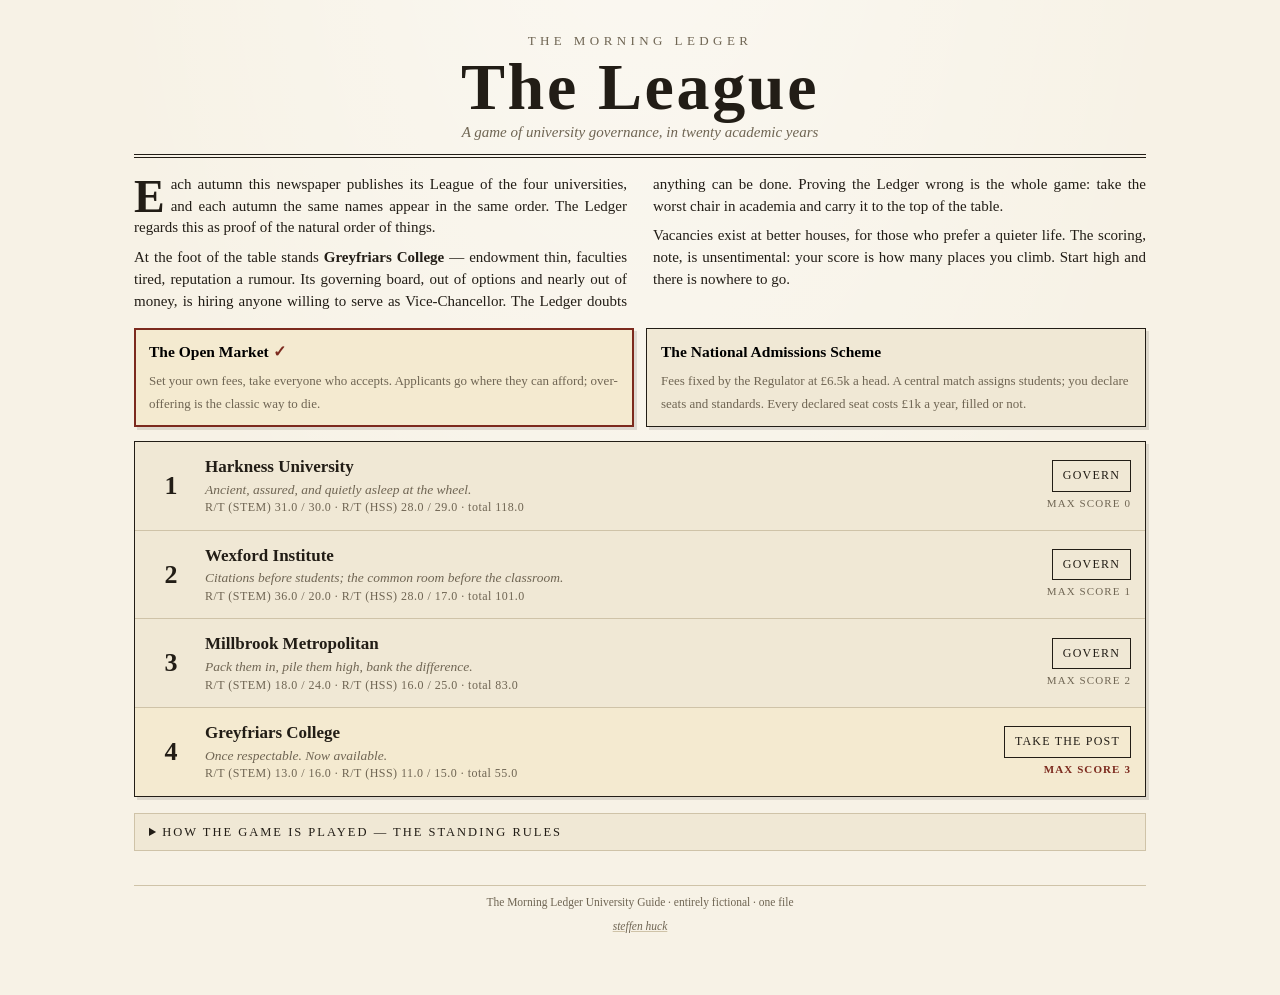
==== commit 62e97c5d: "Add the National Admissions Scheme: a Gale-Shapley world, selectable on the title screen Engine ('wo" ====
--- a/index.html
+++ b/index.html
@@ -7,36 +7,60 @@
 
 CALIBRATION HARNESS REPORT (generated headlessly before the UI was built)
 Seeds: 1..500. Player: Greyfriars College (initial rank 4, worst).
-Scripted strategies as implemented in the harness (dev/strategies.js):
-  naive    - static mid fees/thresholds, spreads 60% of funds evenly
-  sensible - adapts fees/thresholds to demand, maintains vs decay
-  sharp    - prices the captive segment, farms the intake->teaching
-             loop, forecasts offer yield from league position,
-             rations admission once on top, spends late reserves
-
+Two worlds, each with its own scripted Naive/Sensible/Sharp players
+(dev/strategies.js):
+  market - the original economy: per-field fees and thresholds, no
+           intake cap, overage penalty. Sharp prices the captive
+           segment, farms the intake->teaching loop, forecasts offer
+           yield from league position, rations admission once on top.
+  scheme - the National Admissions Scheme: regulated flat fee,
+           student-proposing deferred acceptance per field, declared
+           quotas with a per-seat annual cost. Sharp dives its
+           threshold for the rejection cascade, then under-reports
+           capacity (the Sonmez manipulation) to farm intake calibre,
+           then re-expands late.
+
+‑‑ world: market ‑‑
 strategy  | meanScore | rank1  rank2  rank3  rank4 | score=3 | score>=1 | score<=0 | bankrupt
 naive     |      0.02 |   0.0%   0.0%   1.8%  98.2% |    0.0% |     1.8% |    98.2% |     0.0%
 sensible  |      0.81 |   6.2%   5.4%  52.0%  36.4% |    6.2% |    63.6% |    36.4% |     4.2%
 sharp     |      2.21 |  58.4%   6.2%  33.0%   2.4% |   58.4% |    97.6% |     2.4% |     2.4%
 
-Calibration targets (all met):
+‑‑ world: scheme ‑‑
+strategy  | meanScore | rank1  rank2  rank3  rank4 | score=3 | score>=1 | score<=0 | bankrupt
+naive     |      0.08 |   1.0%   0.4%   3.8%  94.8% |    1.0% |     5.2% |    94.8% |    94.6%
+sensible  |      0.66 |   8.4%  12.4%  16.2%  63.0% |    8.4% |    37.0% |    63.0% |     0.0%
+sharp     |      2.68 |  74.2%  21.8%   1.4%   2.6% |   74.2% |    97.4% |     2.6% |     0.0%
+
+Calibration targets, market world (all met; numbers identical to the
+previous report - the scheme was added without touching the market path):
   - Sharp reaches score 3 (worst -> best) in a healthy share of seeds (~1/3+)
   - Sensible typically improves rank, rarely reaches the top
   - Naive stagnates or declines
   - Bankruptcy possible but rare under Sensible play
 
-This report was regenerated after two engine changes: stratified cohort
-composition (exactly round(pStem*40) STEM applicants per round) and the
-random event system (separate seeded RNG stream, never touching the main
-applicant stream). Bankruptcy rates vs the pre-event calibration:
-  naive 0.0% -> 0.0%   sensible 2.6% -> 4.2% (+1.6pt)   sharp 3.2% -> 2.4% (-0.8pt)
+Scheme world, against the same targets:
+  - Sharp 74% worst -> first: met.
+  - Sensible rarely tops (8.4%): met. Improves in 37% of seeds, less
+    often than the market's 64% - a documented structural property,
+    not a bug: with no price competition, incumbents defend rank with
+    quality investment (reaction functions in the AI personalities),
+    which deters half-hearted challenges. The Scheme protects the
+    competent; it does not promote them.
+  - Naive declines terminally in ~95% of seeds: static play declares
+    seats it never fills and pays the Regulator's rent until broke.
+    The market kills by crowd; the Scheme kills by emptiness.
+  - Bankruptcy under Sensible play: 0.0-0.2% (rare).
 
 FULL PARAMETER SET (also live in DEFAULT_PARAMS below):
 {
+  "world": "market",
   "rounds": 20,
   "nApplicants": 40,
   "capacity": 8,
   "cOver": 24,
+  "schemeFee": 6.5,
+  "seatCost": 1,
   "interest": 0.05,
   "delta": 0.85,
   "gamma": 1.5,
@@ -276,6 +300,14 @@
 .prospect .maxnote { display: block; font-size: 11px; color: var(--faint); text-transform: uppercase; letter-spacing: .1em; margin-top: 4px; }
 .prospect .row.featured { background: var(--hl); }
 .prospect .row.featured .maxnote { color: var(--oxblood); font-weight: 700; }
+.editions { display: grid; grid-template-columns: 1fr 1fr; gap: 12px; margin-top: 16px; }
+@media (max-width: 620px) { .editions { grid-template-columns: 1fr; } }
+.edition { text-align: left; font: inherit; background: var(--paper-2); border: 1px solid var(--rule-dark); padding: 12px 14px; cursor: pointer; box-shadow: 3px 3px 0 rgba(34,29,22,.12); }
+.edition b { display: block; font-size: 15.5px; margin-bottom: 4px; }
+.edition span { font-size: 13px; color: var(--faint); line-height: 1.4; }
+.edition.on { background: var(--hl); outline: 2px solid var(--oxblood); outline-offset: -2px; }
+.edition.on b::after { content: ' \2713'; color: var(--oxblood); }
+.feefixed { font-size: 12.5px; font-style: italic; color: var(--faint); margin: 8px 0 2px; border-top: 1px dotted var(--rule); padding-top: 8px; }
 .leader { column-count: 2; column-gap: 26px; margin: 16px 0; font-size: 15px; text-align: justify; }
 @media (max-width: 680px) { .leader { column-count: 1; } }
 .leader p + p { margin-top: 8px; }
@@ -358,6 +390,28 @@
  * Quality effects are floored at 0. Broke universities draw and discard
  * both numbers (stream stability), and receive no events.
  *
+ * TWO WORLDS (params.world):
+ *   'market' (default) — the original economy: per-field fees and
+ *     thresholds, applicants apply where affordable, every acceptance must
+ *     be honoured, intake above capacity pays the overage penalty.
+ *   'scheme' — the National Admissions Scheme: fees are fixed by the
+ *     regulator (schemeFee, one flat rate for everything), budgets are
+ *     irrelevant (the Scheme is means-blind), and matriculation is decided
+ *     by student-proposing deferred acceptance (Gale-Shapley), run
+ *     independently per field. Each university declares a quota per
+ *     department (0..capacity seats) and a threshold below which
+ *     applicants are unacceptable; department preferences are by school
+ *     score. DA never over-fills a quota, so there is no overage — the
+ *     risk is inverted: every DECLARED seat costs seatCost per year,
+ *     filled or not (C_t = seatCost * total declared seats). Ledger and
+ *     bankruptcy rules are unchanged. In scheme reports, 'applied' counts
+ *     distinct students who proposed to the department at any point of the
+ *     match, 'offers' echoes the declared quota, and 'cutoff' is the
+ *     lowest admitted score (null if none). Student preference ties are
+ *     broken by tiny rng perturbations; the scheme consumes the main rng
+ *     differently from the market, so the two worlds are separate
+ *     reproducibility universes (same seed + same world => same game).
+ *
  * Ledger (canonical): E_{t+1} = (E_t + F_t - C_t - I_t) * (1 + r).
  * Bankruptcy: if E_t + F_t - C_t < 0 after market clearing, the university is
  * broke. Player broke => game over immediately. Broke AI (documented choice:
@@ -399,10 +453,13 @@
 
 /* ----------------------------- Parameters ------------------------------- */
 const DEFAULT_PARAMS = {
+  world: 'market',      // 'market' | 'scheme' (see header comment)
   rounds: 20,
   nApplicants: 40,
   capacity: 8,          // per department per round, zero marginal cost
-  cOver: 24,            // per-head overage penalty above capacity
+  cOver: 24,            // per-head overage penalty above capacity (market)
+  schemeFee: 6.5,       // regulated flat fee, all fields (scheme)
+  seatCost: 1.0,        // annual cost per DECLARED seat, filled or not (scheme)
   interest: 0.05,       // r: interest on funds unspent after investment
   delta: 0.85,          // quality decay factor
   gamma: 1.5,           // g(I) = gamma * sqrt(I)
@@ -479,6 +536,42 @@
   return EVENTS[EVENTS.length - 1];
 }
 
+/* -------------------- Scheme world: deferred acceptance -------------------
+ * Student-proposing DA for one field. Students rank the four departments by
+ * T_f + theta * R_f (ties broken by tiny rng perturbation); departments
+ * rank acceptable students (s >= threshold) by school score and hold at
+ * most their declared quota. Terminates in <= 4 proposals per student and
+ * yields the student-optimal stable matching. */
+function runDA(field, students, decisions, unis, rng) {
+  const n = unis.length;
+  const proposers = students.map(a => {
+    const order = unis
+      .map(u => ({ i: u.index, v: (field === 'S' ? u.TS + a.theta * u.RS : u.TH + a.theta * u.RH) + rng() * 1e-9 }))
+      .sort((x, y) => y.v - x.v)
+      .map(x => x.i);
+    return { a, order, next: 0 };
+  });
+  const held = Array.from({ length: n }, () => []);
+  const proposedTo = Array.from({ length: n }, () => new Set());
+  const queue = proposers.slice();
+  while (queue.length) {
+    const p = queue.shift();
+    if (p.next >= p.order.length) continue; // exhausted: unmatched, exits
+    const idx = p.order[p.next++];
+    proposedTo[idx].add(p);
+    const d = decisions[idx];
+    const q = d ? (field === 'S' ? d.qS : d.qH) : 0;
+    const thr = d ? (field === 'S' ? d.thrS : d.thrH) : Infinity;
+    if (!d || q <= 0 || p.a.s < thr) { queue.push(p); continue; } // rejected outright
+    held[idx].push(p);
+    if (held[idx].length > q) {
+      held[idx].sort((x, y) => y.a.s - x.a.s);
+      queue.push(held[idx].pop()); // displace the weakest held student
+    }
+  }
+  return { held, proposedTo };
+}
+
 /* ------------------------- AI opponent heuristics ------------------------
  * All AIs obey the same rules as the player: same capacity, overage cost,
  * decay, investment technology; they see only the public league table, the
@@ -504,9 +597,27 @@
 function aiPrestige(P) {
   return {
     init(uni) {
-      uni.ai = { fee: { S: 12, H: 12 }, thr: { S: 64, H: 64 } };
+      uni.ai = P.world === 'scheme'
+        ? { q: { S: 5, H: 5 }, thr: { S: 66, H: 66 } }
+        : { fee: { S: 12, H: 12 }, thr: { S: 64, H: 64 } };
+    },
+    // Scheme persona: small, selective, slow to unbend. Trims its standards
+    // only when the hall is nearly empty; never grows beyond 6 seats.
+    schemeAdmissions(uni) {
+      const a = uni.ai, last = uni.lastReport;
+      for (const f of ['S', 'H']) {
+        if (last) {
+          const d = last[f];
+          if (d.matric <= 1) { a.thr[f] -= 2; if (d.matric === 0) a.q[f] -= 1; }
+          else if (d.matric === a.q[f]) { a.thr[f] += 1; if (d.applied > 2 * a.q[f]) a.q[f] += 1; }
+          a.q[f] = clamp(a.q[f], 3, 6);
+          a.thr[f] = clamp(a.thr[f], 56, 78);
+        }
+      }
+      return { qS: a.q.S, thrS: a.thr.S, qH: a.q.H, thrH: a.thr.H };
     },
     admissions(uni) {
+      if (P.world === 'scheme') return this.schemeAdmissions(uni);
       const a = uni.ai, last = uni.lastReport;
       for (const f of ['S', 'H']) {
         if (last) {
@@ -525,11 +636,16 @@
     // Spends aggressively, tying investment to income flow plus a draw on
     // savings; overweights research, but rescues teaching when its student
     // appeal is visibly collapsing (else it death-spirals).
+    // Scheme only: prestige wounded in the published table opens the
+    // war chest — quality is the only competition the Scheme permits.
     spend(uni, net, P2, rep) {
       const investable = Math.max(0, net - 15);
+      const wounded = P2.world === 'scheme' && (uni.rank >= 3 || uni.gapBelow < 5);
+      const drawE = wounded ? 0.25 : 0.15;
+      const cap = wounded ? P2.aiPrestigeCap + 12 : P2.aiPrestigeCap;
       // Bounded ambition: even flush with cash it won't spend beyond its
       // institutional plan (~48/round) — the headroom a challenger needs.
-      const budget = Math.min(investable, 1.2 * rep.F + 0.15 * Math.max(0, uni.E), P2.aiPrestigeCap);
+      const budget = Math.min(investable, 1.2 * rep.F + drawE * Math.max(0, uni.E), cap);
       const teachShare = (uni.TS + uni.TH) < 0.75 * (uni.RS + uni.RH) ? 0.55 : 0.35;
       const tea = budget * teachShare, res = budget - tea;
       return { IRS: res / 2, IRH: res / 2, ITS: tea / 2, ITH: tea / 2 };
@@ -545,9 +661,27 @@
 function aiCashCow(P) {
   return {
     init(uni) {
-      uni.ai = { fee: { S: 6.5, H: 6.5 }, thr: { S: 45, H: 45 } };
+      uni.ai = P.world === 'scheme'
+        ? { q: { S: P.capacity, H: P.capacity }, thr: { S: 35, H: 35 } }
+        : { fee: { S: 6.5, H: 6.5 }, thr: { S: 45, H: 45 } };
+    },
+    // Scheme persona: every seat declared, every year, standards nominal.
+    // Volume is the business model; the seats bill is the cost of doing it.
+    schemeAdmissions(uni) {
+      const a = uni.ai, last = uni.lastReport;
+      for (const f of ['S', 'H']) {
+        if (last) {
+          const d = last[f];
+          if (d.matric < 6) a.thr[f] -= 2;
+          else if (d.matric === a.q[f]) a.thr[f] += 1;
+          a.thr[f] = clamp(a.thr[f], 30, 50);
+        }
+        a.q[f] = P.capacity;
+      }
+      return { qS: a.q.S, thrS: a.thr.S, qH: a.q.H, thrH: a.thr.H };
     },
     admissions(uni) {
+      if (P.world === 'scheme') return this.schemeAdmissions(uni);
       const a = uni.ai, last = uni.lastReport;
       for (const f of ['S', 'H']) {
         if (last) {
@@ -566,9 +700,14 @@
     // a small floor drawn from its hoard when income dips and a hard cap of
     // 34 a round — evenly spread; profits are hoarded. Its qualities
     // therefore plateau in the high 80s — the exploitable seam.
+    // Scheme only: with no price lever to defend its volume, a Cash Cow
+    // that has been overtaken in the table fights back from the hoard.
     spend(uni, net, P2, rep) {
       const investable = Math.max(0, net - 15);
-      const budget = Math.min(investable, Math.max(0.35 * rep.F, P2.aiCashLo), P2.aiCashHi);
+      const fight = P2.world === 'scheme' && (uni.rank >= 4 || uni.gapBelow < 4);
+      const lo = fight ? P2.aiCashLo + 14 : P2.aiCashLo;
+      const hi = fight ? P2.aiCashHi + 18 : P2.aiCashHi;
+      const budget = Math.min(investable, Math.max(0.35 * rep.F, lo), hi);
       const each = budget / 4;
       return { IRS: each, ITS: each, IRH: each, ITH: each };
     },
@@ -585,14 +724,37 @@
     init(uni) {
       uni.ai = {
         fee: { S: 11, H: 11 }, thr: { S: 58, H: 58 },
+        q: { S: 7, H: 7 },
         lastRev: { S: null, H: null }, lastDir: { S: 1, H: 1 },
         // "Roughly maintains all four qualities": steers each quality toward
         // a fixed target a shade above its starting level, rather than
-        // compounding its endowment into unbounded growth.
-        target: { RS: uni.RS * 1.02, TS: uni.TS * 1.02, RH: uni.RH * 1.02, TH: uni.TH * 1.02 },
+        // compounding its endowment into unbounded growth. In the scheme,
+        // with no price competition to manage, the incumbent runs a
+        // slightly more ambitious plan.
+        target: (m => ({ RS: uni.RS * m, TS: uni.TS * m, RH: uni.RH * m, TH: uni.TH * m }))(P.world === 'scheme' ? 1.06 : 1.02),
       };
     },
+    // Scheme persona: prudent house-keeping — quotas track realized demand
+    // (empty seats are money), standards drift with fill.
+    schemeAdmissions(uni) {
+      const a = uni.ai, last = uni.lastReport;
+      for (const f of ['S', 'H']) {
+        if (last) {
+          const d = last[f];
+          if (d.matric <= a.q[f] - 3) { a.q[f] -= 1; a.thr[f] -= 1; }
+          else if (d.matric <= a.q[f] - 2) a.thr[f] -= 1;
+          else if (d.matric === a.q[f]) {
+            a.thr[f] += 0.5;
+            if (d.applied > 2 * a.q[f]) a.q[f] += 1;
+          }
+          a.q[f] = clamp(a.q[f], 4, P.capacity);
+          a.thr[f] = clamp(a.thr[f], 50, 70);
+        }
+      }
+      return { qS: a.q.S, thrS: a.thr.S, qH: a.q.H, thrH: a.thr.H };
+    },
     admissions(uni) {
+      if (P.world === 'scheme') return this.schemeAdmissions(uni);
       const a = uni.ai, last = uni.lastReport;
       for (const f of ['S', 'H']) {
         if (last) {
@@ -618,7 +780,13 @@
     // interest — the complacency a sharp challenger can exploit.
     spend(uni, net, P2) {
       const avail = Math.max(0, net - 20);
-      const tgt = uni.ai.target;
+      let tgt = uni.ai.target;
+      // Scheme only: an incumbent knocked off the top of the table defends
+      // it from the hoard — the plan becomes 15% more ambitious until the
+      // natural order is restored.
+      if (P2.world === 'scheme' && (uni.rank >= 2 || uni.gapBelow < 10)) {
+        tgt = { RS: tgt.RS * 1.15, TS: tgt.TS * 1.15, RH: tgt.RH * 1.15, TH: tgt.TH * 1.15 };
+      }
       const toward = (Q, T) => {
         const need = (T - P2.delta * Q) / P2.gamma;
         return need > 0 ? need * need : 0;
@@ -757,6 +925,14 @@
     const pctStem = 100 * apps.filter(a => a.f === 'S').length / n;
     this.cohortStats = { median, mean, pctStem };
     const table = this.leagueTable();
+    // Each university knows its own published rank and the gap to the
+    // college directly below it (both public information).
+    for (const row of table) {
+      const u = this.unis[row.index];
+      u.rank = row.rank;
+      const below = table.find(r => r.rank === row.rank + 1);
+      u.gapBelow = below ? row.total - below.total : Infinity;
+    }
     if (this.round > 1) this.rankHistory.push(table.find(r => r.index === this.playerIndex).rank);
     this.phase = 'admissions';
     return { round: this.round, table, cohortStats: this.cohortStats, events };
@@ -767,24 +943,53 @@
   submitAdmissions(playerDec) {
     if (this.phase !== 'admissions') throw new Error('bad phase ' + this.phase);
     const P = this.P;
+    const scheme = P.world === 'scheme';
     const decisions = new Array(this.unis.length);
     for (const u of this.unis) {
       if (u.broke) { decisions[u.index] = null; continue; } // broke: stops admitting
       decisions[u.index] = (u.index === this.playerIndex)
-        ? {
-            feeS: Math.max(0, +playerDec.feeS || 0), thrS: +playerDec.thrS || 0,
-            feeH: Math.max(0, +playerDec.feeH || 0), thrH: +playerDec.thrH || 0,
-          }
+        ? (scheme
+            ? {
+                qS: clamp(Math.round(+playerDec.qS || 0), 0, P.capacity), thrS: +playerDec.thrS || 0,
+                qH: clamp(Math.round(+playerDec.qH || 0), 0, P.capacity), thrH: +playerDec.thrH || 0,
+              }
+            : {
+                feeS: Math.max(0, +playerDec.feeS || 0), thrS: +playerDec.thrS || 0,
+                feeH: Math.max(0, +playerDec.feeH || 0), thrH: +playerDec.thrH || 0,
+              })
         : u.controller.admissions(u);
     }
     this._decisions = decisions;
 
-    // Market clearing.
     const reports = this.unis.map(() => ({
       S: { applied: 0, offers: 0, matric: 0, income: 0, overage: 0, sSum: 0, sbar: null },
       H: { applied: 0, offers: 0, matric: 0, income: 0, overage: 0, sSum: 0, sbar: null },
     }));
-    for (const a of this.applicants) {
+
+    if (scheme) {
+      // National Admissions Scheme: per-field deferred acceptance. Fees are
+      // the regulated flat rate; the per-field 'overage' slot carries the
+      // seats bill (seatCost x declared quota, filled or not), so the
+      // ledger and bankruptcy code below are identical across worlds.
+      for (const f of ['S', 'H']) {
+        const students = this.applicants.filter(a => a.f === f);
+        const { held, proposedTo } = runDA(f, students, decisions, this.unis, this.rng);
+        for (const u of this.unis) {
+          const r = reports[u.index][f];
+          const d = decisions[u.index];
+          const q = d ? (f === 'S' ? d.qS : d.qH) : 0;
+          r.applied = proposedTo[u.index].size;
+          r.offers = q; // declared quota
+          r.matric = held[u.index].length;
+          r.income = r.matric * P.schemeFee;
+          r.overage = q * P.seatCost; // the seats bill
+          for (const p of held[u.index]) r.sSum += p.a.s;
+          r.cutoff = r.matric > 0 ? Math.min(...held[u.index].map(p => p.a.s)) : null;
+        }
+      }
+    } else {
+      // Market clearing.
+      for (const a of this.applicants) {
       const f = a.f;
       const offers = [];
       for (const u of this.unis) {
@@ -809,11 +1014,12 @@
       r.matric++;
       r.sSum += a.s;
       r.income += (f === 'S' ? decisions[chosen.index].feeS : decisions[chosen.index].feeH);
+      }
     }
     for (const u of this.unis) {
       for (const f of ['S', 'H']) {
         const r = reports[u.index][f];
-        r.overage = Math.max(0, r.matric - P.capacity) * P.cOver;
+        if (!scheme) r.overage = Math.max(0, r.matric - P.capacity) * P.cOver;
         r.sbar = r.matric > 0 ? r.sSum / r.matric : null;
         delete r.sSum;
       }
@@ -996,6 +1202,10 @@
   let game = null;          // current Game
   let pre = null;           // startRound() view for the current year
   let rep = null;           // admissions report for the current year
+  // Which edition of the world to play. ?world=scheme preselects.
+  let chosenWorld = new URLSearchParams(location.search).get('world') === 'scheme' ? 'scheme' : 'market';
+  const inScheme = () => game && game.P.world === 'scheme';
+  const WORLD_NAME = { market: 'The Open Market', scheme: 'The National Admissions Scheme' };
   let prevRanks = null;     // last year's ranks by uni index (for arrows)
   let dec = { feeS: 8, thrS: 55, feeH: 8, thrH: 55 };   // sticky controls
   let inv = { IRS: 0, ITS: 0, IRH: 0, ITH: 0 };
@@ -1030,7 +1240,7 @@
   function dateline() {
     const u = game.unis[game.playerIndex];
     return `<div class="dateline">
-      <span>Year ${game.round} of ${P.rounds} &middot; ${esc(u.name)}</span>
+      <span>Year ${game.round} of ${P.rounds} &middot; ${esc(u.name)} &middot; ${WORLD_NAME[game.P.world]}</span>
       <span>Endowment <b class="num">${money(u.E)}</b>${u.E < 30 ? ` <b class="red">${pick(THIN_ICE)}</b>` : ''}</span>
       <button class="resign" id="resign">resign the post</button>
     </div>`;
@@ -1183,11 +1393,22 @@
         <p>At the foot of the table stands <b>Greyfriars College</b> — endowment thin, faculties tired, reputation a rumour. Its governing board, out of options and nearly out of money, is hiring anyone willing to serve as Vice-Chancellor. The Ledger doubts anything can be done. Proving the Ledger wrong is the whole game: take the worst chair in academia and carry it to the top of the table.</p>
         <p>Vacancies exist at better houses, for those who prefer a quieter life. The scoring, note, is unsentimental: your score is how many places you climb. Start high and there is nowhere to go.</p>
       </div>
+      <div class="editions">
+        <button class="edition ${chosenWorld === 'market' ? 'on' : ''}" data-w="market">
+          <b>The Open Market</b>
+          <span>Set your own fees, take everyone who accepts. Applicants go where they can afford; over-offering is the classic way to die.</span>
+        </button>
+        <button class="edition ${chosenWorld === 'scheme' ? 'on' : ''}" data-w="scheme">
+          <b>The National Admissions Scheme</b>
+          <span>Fees fixed by the Regulator at ${money(P.schemeFee)} a head. A central match assigns students; you declare seats and standards. Every declared seat costs ${money(P.seatCost)} a year, filled or not.</span>
+        </button>
+      </div>
       <div class="prospect">${rows}</div>
       <details class="rules">
         <summary>How the game is played &mdash; the standing rules</summary>
         <div class="card-body">
           <ul>
+            <li><b>Two editions.</b> In <b>the Open Market</b> the rules below apply as written. In <b>the National Admissions Scheme</b>, fees are fixed by the Regulator at ${money(P.schemeFee)} for everyone and means do not matter; instead of making offers you declare <b>seats</b> (0&ndash;${P.capacity} per department) and a threshold, a central algorithm (deferred acceptance) assigns each student to the best-ranked place that will hold them, quotas are never exceeded &mdash; and every declared seat costs <b>${money(P.seatCost)}</b> a year, filled or not. The Market kills by crowd; the Scheme kills by emptiness.</li>
             <li><b>Each year, two decisions.</b> First the <b>Admissions Desk</b>: for each field (STEM and HSS) you set an entry <b>threshold</b> (every applicant at or above it receives an offer) and a <b>fee</b>. Then the <b>Bursar&rsquo;s Office</b>: you invest in research and teaching quality, per field.</li>
             <li><b>Applicants.</b> Forty fresh school-leavers apply each year. Each has a school score, a preferred field, a taste for research prestige, and a private budget. They apply everywhere they can afford, and enrol wherever their offers look best (teaching quality plus their personal weight on research). They stay one year, pay one fee, and leave.</li>
             <li><b>Capacity.</b> Each department teaches up to <b>8</b> students at no extra cost. You must take everyone who accepts your offer; each student beyond 8 costs <b>${money(P.cOver)}</b> in emergency provision. Over-offering is the classic way to die.</li>
@@ -1202,6 +1423,10 @@
       <div class="footer-note">The Morning Ledger University Guide &middot; entirely fictional &middot; one file</div>
       <div class="footer-note sig"><a href="https://steffenhuck.github.io">steffen huck</a></div>
     `);
+    els('.edition').forEach(b => b.addEventListener('click', () => {
+      chosenWorld = b.dataset.w;
+      els('.edition').forEach(x => x.classList.toggle('on', x === b));
+    }));
     els('.pick-btn').forEach(b => b.addEventListener('click', () => {
       const idx = +b.dataset.idx;
       // Optional ?seed= query parameter makes a season reproducible;
@@ -1219,18 +1444,28 @@
   // AI opening, so year 1 isn't a guaranteed empty hall. (With the old flat
   // fee 8 / threshold 55, the bottom college enrolled nobody in year 1 in
   // 100% of 200 test seeds: every offer was dominated by Millbrook.)
-  const OPENING = [
-    { fee: 11,  thr: 58 },  // Harkness
-    { fee: 12,  thr: 62 },  // Wexford
-    { fee: 6.5, thr: 45 },  // Millbrook
-    { fee: 5.5, thr: 35 },  // Greyfriars
-  ];
+  const OPENING = {
+    market: [
+      { fee: 11,  thr: 58 },  // Harkness
+      { fee: 12,  thr: 62 },  // Wexford
+      { fee: 6.5, thr: 45 },  // Millbrook
+      { fee: 5.5, thr: 35 },  // Greyfriars
+    ],
+    scheme: [
+      { q: 7, thr: 58 },      // Harkness
+      { q: 5, thr: 66 },      // Wexford
+      { q: 8, thr: 35 },      // Millbrook
+      { q: 6, thr: 35 },      // Greyfriars
+    ],
+  };
 
   function startGame(idx, seed) {
-    game = new Game({ seed, playerIndex: idx });
+    game = new Game({ seed, playerIndex: idx, params: { world: chosenWorld } });
     prevRanks = null;
-    const o = OPENING[idx];
-    dec = { feeS: o.fee, thrS: o.thr, feeH: o.fee, thrH: o.thr };
+    const o = OPENING[chosenWorld][idx];
+    dec = chosenWorld === 'scheme'
+      ? { qS: o.q, thrS: o.thr, qH: o.q, thrH: o.thr }
+      : { feeS: o.fee, thrS: o.thr, feeH: o.fee, thrH: o.thr };
     nextYear();
   }
 
@@ -1250,7 +1485,7 @@
     const last = u.lastReport;
     const intake = last ? `
       <table class="report" style="margin-top:10px">
-        <thead><tr><th>Last year</th><th>Applied</th><th>Offers</th><th>Enrolled</th><th>Avg score</th></tr></thead>
+        <thead><tr><th>Last year</th><th>${inScheme() ? 'Proposals' : 'Applied'}</th><th>${inScheme() ? 'Seats' : 'Offers'}</th><th>${inScheme() ? 'Placed' : 'Enrolled'}</th><th>Avg score</th></tr></thead>
         <tbody>
           <tr><td>STEM</td><td class="num">${last.S.applied}</td><td class="num">${last.S.offers}</td><td class="num">${last.S.matric}</td><td class="num">${last.S.sbar === null ? '&mdash;' : n1(last.S.sbar)}</td></tr>
           <tr><td>HSS</td><td class="num">${last.H.applied}</td><td class="num">${last.H.offers}</td><td class="num">${last.H.matric}</td><td class="num">${last.H.sbar === null ? '&mdash;' : n1(last.H.sbar)}</td></tr>
@@ -1304,8 +1539,32 @@
 
   function renderAdmissions() {
     const u = game.unis[game.playerIndex];
+    const scheme = inScheme();
     const fieldBox = f => {
       const last = u.lastReport ? u.lastReport[f] : null;
+      const secondCtl = scheme
+        ? `<div class="ctl">
+            <span class="lbl">Seats declared (${money(P.seatCost)} each, filled or not)</span>
+            <div class="stepper" data-kind="q" data-f="${f}">
+              <button data-d="-8">&#171;</button><button data-d="-1">&minus;</button>
+              <span class="val num" id="q${f}">${dec['q' + f]}</span>
+              <button data-d="1">+</button><button data-d="8">&#187;</button>
+            </div>
+          </div>
+          <div class="feefixed">Fee: set by the Regulator at ${money(P.schemeFee)} a head.</div>`
+        : `<div class="ctl">
+            <span class="lbl">Annual fee</span>
+            <div class="stepper" data-kind="fee" data-f="${f}">
+              <button data-d="-2">&#171;</button><button data-d="-0.5">&minus;</button>
+              <span class="val num" id="fee${f}">${money(dec['fee' + f])}</span>
+              <button data-d="0.5">+</button><button data-d="2">&#187;</button>
+            </div>
+          </div>`;
+      const demand = last
+        ? (scheme
+            ? `Last year: <b class="num">${last.applied}</b> proposed &middot; placed <b class="num">${last.matric}</b> of <b class="num">${last.offers}</b> seats${last.cutoff != null ? ` &middot; cutoff <b class="num">${n1(last.cutoff)}</b>` : ''}${last.matric < last.offers ? ` <b class="red">(${last.offers - last.matric} empty)</b>` : ''}`
+            : `Last year: <b class="num">${last.applied}</b> applied &middot; <b class="num">${last.offers}</b> offers out &middot; <b class="num">${last.matric}</b> enrolled${last.matric > P.capacity ? ` <b class="red">(${last.matric - P.capacity} over capacity)</b>` : ''}`)
+        : 'No demand history yet.';
       return `<div class="fieldbox">
         <h4>${FIELD_NAME[f]}</h4>
         <div class="ctl">
@@ -1316,17 +1575,8 @@
             <button data-d="1">+</button><button data-d="5">&#187;</button>
           </div>
         </div>
-        <div class="ctl">
-          <span class="lbl">Annual fee</span>
-          <div class="stepper" data-kind="fee" data-f="${f}">
-            <button data-d="-2">&#171;</button><button data-d="-0.5">&minus;</button>
-            <span class="val num" id="fee${f}">${money(dec['fee' + f])}</span>
-            <button data-d="0.5">+</button><button data-d="2">&#187;</button>
-          </div>
-        </div>
-        <div class="demandline">${last
-          ? `Last year: <b class="num">${last.applied}</b> applied &middot; <b class="num">${last.offers}</b> offers out &middot; <b class="num">${last.matric}</b> enrolled${last.matric > P.capacity ? ` <b class="red">(${last.matric - P.capacity} over capacity)</b>` : ''}`
-          : 'No demand history yet.'}</div>
+        ${secondCtl}
+        <div class="demandline">${demand}</div>
       </div>`;
     };
     setView(`
@@ -1344,11 +1594,13 @@
         </div>
         <div class="stack">
           <section class="card admissions">
-            <div class="card-head"><span>Step I &mdash; The Admissions Desk</span><span class="kicker">offers &amp; fees</span></div>
+            <div class="card-head"><span>Step I &mdash; The Admissions Desk</span><span class="kicker">${scheme ? 'seats &amp; standards' : 'offers &amp; fees'}</span></div>
             <div class="card-body">
               <div class="fields">${fieldBox('S')}${fieldBox('H')}</div>
-              <div class="notice warn">Capacity is ${P.capacity} per department. Every offer that is accepted must be honoured; each enrolee beyond ${P.capacity} costs ${money(P.cOver)}. Applicants who can afford you and clear your threshold get an offer &mdash; all of them.</div>
-              <button class="btn oxblood" id="post">Post the prospectus &amp; make offers</button>
+              <div class="notice warn">${scheme
+                ? `The Scheme&rsquo;s algorithm assigns each student to the best-ranked department that will hold them; your quota is never exceeded. But the Regulator&rsquo;s rent applies to every declared seat &mdash; ${money(P.seatCost)} a year, filled or not. Empty seats are pure loss.`
+                : `Capacity is ${P.capacity} per department. Every offer that is accepted must be honoured; each enrolee beyond ${P.capacity} costs ${money(P.cOver)}. Applicants who can afford you and clear your threshold get an offer &mdash; all of them.`}</div>
+              <button class="btn oxblood" id="post">${scheme ? 'File the return with the Scheme' : 'Post the prospectus &amp; make offers'}</button>
             </div>
           </section>
           ${myCard()}
@@ -1362,6 +1614,9 @@
       if (box.dataset.kind === 'thr') {
         dec['thr' + f] = Math.max(20, Math.min(100, dec['thr' + f] + d));
         el('#thr' + f).textContent = dec['thr' + f];
+      } else if (box.dataset.kind === 'q') {
+        dec['q' + f] = Math.max(0, Math.min(P.capacity, Math.round(dec['q' + f] + d)));
+        el('#q' + f).textContent = dec['q' + f];
       } else {
         dec['fee' + f] = Math.max(0, Math.min(20, Math.round((dec['fee' + f] + d) * 2) / 2));
         el('#fee' + f).textContent = money(dec['fee' + f]);
@@ -1410,10 +1665,10 @@
             <div class="card-head"><span>The year&rsquo;s admissions</span><span class="kicker">confidential</span></div>
             <div class="card-body">
               <div class="scrollx"><table class="report">
-                <thead><tr><th>Field</th><th>Applied</th><th>Offers</th><th>Enrolled</th><th>Avg</th><th>Fees</th><th>Overage</th></tr></thead>
+                <thead><tr><th>Field</th><th>${inScheme() ? 'Proposals' : 'Applied'}</th><th>${inScheme() ? 'Seats' : 'Offers'}</th><th>${inScheme() ? 'Placed' : 'Enrolled'}</th><th>Avg</th><th>Fees</th><th>${inScheme() ? 'Seats bill' : 'Overage'}</th></tr></thead>
                 <tbody>
                   ${reportRow('S')}${reportRow('H')}
-                  <tr class="sumrow"><td>Net of overage</td><td colspan="5"></td><td class="num ${rep.F - rep.C < 0 ? 'red' : 'green'}">${money(rep.F - rep.C)}</td></tr>
+                  <tr class="sumrow"><td>Net of ${inScheme() ? 'the seats bill' : 'overage'}</td><td colspan="5"></td><td class="num ${rep.F - rep.C < 0 ? 'red' : 'green'}">${money(rep.F - rep.C)}</td></tr>
                 </tbody>
               </table></div>
               <div class="notice">${intakeRemark()}</div>
@@ -1424,7 +1679,7 @@
           <section class="card bursar">
             <div class="card-head"><span>Step II &mdash; The Bursar&rsquo;s Office</span><span class="kicker">investment</span></div>
             <div class="card-body">
-              <div class="budgetline decomp"><span>Endowment ${money(rep.net - rep.F + rep.C)} + the year&rsquo;s fees ${money(rep.F)}${rep.C > 0 ? ` &minus; overage ${money(rep.C)}` : ''} = funds at hand</span><b class="num">${money(budget)}</b></div>
+              <div class="budgetline decomp"><span>Endowment ${money(rep.net - rep.F + rep.C)} + the year&rsquo;s fees ${money(rep.F)}${rep.C > 0 ? ` &minus; ${inScheme() ? 'seats bill' : 'overage'} ${money(rep.C)}` : ''} = funds at hand</span><b class="num">${money(budget)}</b></div>
               <div class="budgetline" style="border-top:1px dotted var(--rule)"><span>Uncommitted (earns ${Math.round(P.interest * 100)}%, fees included)</span><b class="num" id="remain">${money(budget)}</b></div>
               ${invRow('IRS', 'Research', 'STEM')}
               ${invRow('ITS', 'Teaching', 'STEM', true)}
@@ -1540,7 +1795,7 @@
     // any of the morning's money news). opening + F - C - I + interest = E.
     const opening = rep.net - rep.F + rep.C;
     const hadMoneyNews = (pre.events || []).some(e => e.index === game.playerIndex && e.deltaE !== undefined);
-    const moneyProse = `The College opened the year with ${money(opening)}; fees brought ${money(rep.F)}${rep.C > 0 ? `, overage took ${money(rep.C)}` : ''}; the Bursar committed ${money(spent)}, and interest added ${money(Math.max(0, interest))}. The endowment stands at <b class="num">${money(u.E)}</b>.${hadMoneyNews ? ' The opening figure includes the year&rsquo;s news.' : ''}`;
+    const moneyProse = `The College opened the year with ${money(opening)}; fees brought ${money(rep.F)}${rep.C > 0 ? `, ${inScheme() ? 'the seats bill took' : 'overage took'} ${money(rep.C)}` : ''}; the Bursar committed ${money(spent)}, and interest added ${money(Math.max(0, interest))}. The endowment stands at <b class="num">${money(u.E)}</b>.${hadMoneyNews ? ' The opening figure includes the year&rsquo;s news.' : ''}`;
 
     // Rank prose, with variants; name rivals passed or passing.
     const newRankOf = i => newTable.find(r => r.index === i).rank;
@@ -1616,6 +1871,19 @@
       if (d.matric === 0) bits.push(`${FIELD_SHORT[f]} admitted nobody &mdash; no fees, and no effect on teaching either way`);
       else if (d.sbar >= P.sMean + 5) bits.push(`${FIELD_SHORT[f]}&rsquo;s intake (avg ${n1(d.sbar)}) flatters its teaching`);
       else if (d.sbar <= P.sMean - 5) bits.push(`${FIELD_SHORT[f]}&rsquo;s intake (avg ${n1(d.sbar)}) drags teaching by ${n1(P.kappa * (P.sMean - d.sbar))} a year at current calibre`);
+    }
+    // Scheme: empty declared seats are the ailment (the match never
+    // declines an offer — it simply seats students elsewhere).
+    if (inScheme()) {
+      const empty = ['S', 'H'].filter(f => rep[f].offers >= 4 && rep[f].matric < rep[f].offers / 2);
+      if (empty.length) {
+        const names = empty.map(f => FIELD_SHORT[f]).join(' and ');
+        bits.push(pick([
+          `Over half of ${names}&rsquo;s declared seats stood empty &mdash; the algorithm consulted the applicants, and the applicants had other ideas`,
+          `${names} declared seats the match did not fill; the Regulator&rsquo;s rent, the Ledger notes, applies to ambition as well as to students`,
+        ]));
+      }
+      return bits.length ? bits.join('; ') + '.' : 'A quiet year for the registry: intake near the national average.';
     }
     // Declined-offers feedback. Uses only the player's own report and the
     // public league table: if some rival's teaching AND research in the
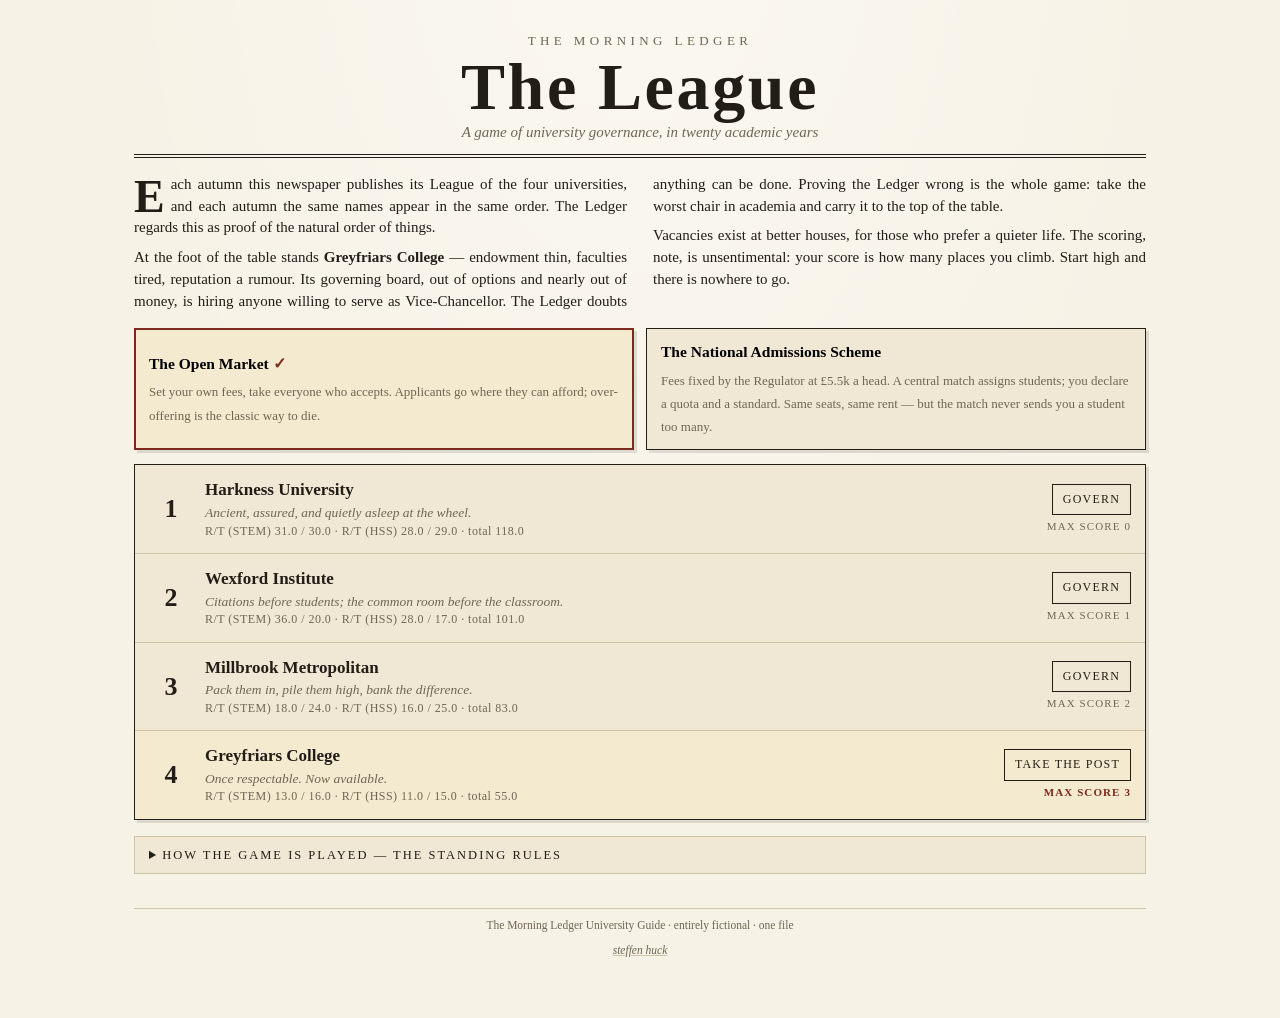
==== commit 8a261b5b: "Ship the unified cost model: UI, rebuilt deliverable, README, paper - UI: landing-page rules rewritt" ====
--- a/index.html
+++ b/index.html
@@ -7,122 +7,55 @@
 
 CALIBRATION HARNESS REPORT (generated headlessly before the UI was built)
 Seeds: 1..500. Player: Greyfriars College (initial rank 4, worst).
-Two worlds, each with its own scripted Naive/Sensible/Sharp players
-(dev/strategies.js):
-  market - the original economy: per-field fees and thresholds, no
-           intake cap, overage penalty. Sharp prices the captive
-           segment, farms the intake->teaching loop, forecasts offer
-           yield from league position, rations admission once on top.
-  scheme - the National Admissions Scheme: regulated flat fee,
-           student-proposing deferred acceptance per field, declared
-           quotas with a per-seat annual cost. Sharp dives its
-           threshold for the rejection cascade, then under-reports
-           capacity (the Sonmez manipulation) to farm intake calibre,
-           then re-expands late.
+Two worlds, ONE unified cost function (per department, both worlds):
+  C = capacity*seatRent + cOver*max(0, enrolment - capacity)
+    = 8*0.75 + 24*(m-8)+  ‑‑ rent on every seat, filled or not, plus a
+  steep price above capacity that deferred acceptance makes unreachable
+  in the scheme. Fees may exceed cOver (feeCap 25 > 24): the overbooker
+  probe strategy showed overflow-for-profit never materialises ‑‑ demand
+  thins out far below the fee cap and maintenance eats the margin.
+Endowments are world-specific AND private (the public starting position,
+the quality table, is identical): market E=[120,100,130,145] ‑‑ the
+board recapitalises the turnaround colleges; scheme ES=[120,100,95,105]
+‑‑ under guaranteed DA demand a war chest would make early over-spending
+a winning strategy for the diligent and the asleep alike.
+
+Scripted players per world (dev/strategies.js):
+  market: naive static; sensible demand-tracking + maintenance; sharp
+          undercuts the cash cow floor for the captive segment, farms
+          the intake->teaching loop, forecasts offer yield from league
+          position, rations admission once on top.
+  scheme: naive static full quota; sensible quota-tracking; sharp dives
+          the threshold for the rejection cascade, then under-reports
+          capacity (Sonmez manipulation, now a PURE report ‑‑ no rent
+          rebate), then re-expands late.
 
 ‑‑ world: market ‑‑
 strategy  | meanScore | rank1  rank2  rank3  rank4 | score=3 | score>=1 | score<=0 | bankrupt
-naive     |      0.02 |   0.0%   0.0%   1.8%  98.2% |    0.0% |     1.8% |    98.2% |     0.0%
-sensible  |      0.81 |   6.2%   5.4%  52.0%  36.4% |    6.2% |    63.6% |    36.4% |     4.2%
-sharp     |      2.21 |  58.4%   6.2%  33.0%   2.4% |   58.4% |    97.6% |     2.4% |     2.4%
+naive     |      0.22 |   0.2%   0.0%  21.0%  78.8% |    0.2% |    21.2% |    78.8% |    99.8%
+sensible  |      0.41 |   2.4%   1.4%  31.2%  65.0% |    2.4% |    35.0% |    65.0% |     9.8%
+sharp     |      1.60 |  36.2%   9.0%  33.6%  21.2% |   36.2% |    78.8% |    21.2% |     8.6%
 
 ‑‑ world: scheme ‑‑
 strategy  | meanScore | rank1  rank2  rank3  rank4 | score=3 | score>=1 | score<=0 | bankrupt
-naive     |      0.08 |   1.0%   0.4%   3.8%  94.8% |    1.0% |     5.2% |    94.8% |    94.6%
-sensible  |      0.66 |   8.4%  12.4%  16.2%  63.0% |    8.4% |    37.0% |    63.0% |     0.0%
-sharp     |      2.68 |  74.2%  21.8%   1.4%   2.6% |   74.2% |    97.4% |     2.6% |     0.0%
-
-Calibration targets, market world (all met; numbers identical to the
-previous report - the scheme was added without touching the market path):
-  - Sharp reaches score 3 (worst -> best) in a healthy share of seeds (~1/3+)
-  - Sensible typically improves rank, rarely reaches the top
-  - Naive stagnates or declines
-  - Bankruptcy possible but rare under Sensible play
-
-Scheme world, against the same targets:
-  - Sharp 74% worst -> first: met.
-  - Sensible rarely tops (8.4%): met. Improves in 37% of seeds, less
-    often than the market's 64% - a documented structural property,
-    not a bug: with no price competition, incumbents defend rank with
-    quality investment (reaction functions in the AI personalities),
-    which deters half-hearted challenges. The Scheme protects the
-    competent; it does not promote them.
-  - Naive declines terminally in ~95% of seeds: static play declares
-    seats it never fills and pays the Regulator's rent until broke.
-    The market kills by crowd; the Scheme kills by emptiness.
-  - Bankruptcy under Sensible play: 0.0-0.2% (rare).
-
-FULL PARAMETER SET (also live in DEFAULT_PARAMS below):
-{
-  "world": "market",
-  "rounds": 20,
-  "nApplicants": 40,
-  "capacity": 8,
-  "cOver": 24,
-  "schemeFee": 6.5,
-  "seatCost": 1,
-  "interest": 0.05,
-  "delta": 0.85,
-  "gamma": 1.5,
-  "kappa": 0.14,
-  "sMean": 60,
-  "sSd": 13,
-  "sClampLo": 20,
-  "sClampHi": 100,
-  "bBase": 10,
-  "bSlope": 0.12,
-  "bNoise": 2.6,
-  "bMin": 3,
-  "bMax": 22,
-  "thetaMin": 0,
-  "thetaMax": 1.2,
-  "pStemStart": 0.5,
-  "pStemEta": 0.02,
-  "pStemScale": 10,
-  "pStemMin": 0.3,
-  "pStemMax": 0.7,
-  "aiPrestigeCap": 32,
-  "aiCashHi": 16,
-  "aiCashLo": 11,
-  "unis": [
-    {
-      "name": "Harkness University",
-      "personality": "balanced",
-      "E": 120,
-      "RS": 31,
-      "TS": 30,
-      "RH": 28,
-      "TH": 29
-    },
-    {
-      "name": "Wexford Institute",
-      "personality": "prestige",
-      "E": 100,
-      "RS": 36,
-      "TS": 20,
-      "RH": 28,
-      "TH": 17
-    },
-    {
-      "name": "Millbrook Metropolitan",
-      "personality": "cashcow",
-      "E": 95,
-      "RS": 18,
-      "TS": 24,
-      "RH": 16,
-      "TH": 25
-    },
-    {
-      "name": "Greyfriars College",
-      "personality": "cashcow",
-      "E": 85,
-      "RS": 13,
-      "TS": 16,
-      "RH": 11,
-      "TH": 15
-    }
-  ]
-}
+naive     |      0.74 |  18.0%   4.8%  10.0%  67.2% |   18.0% |    32.8% |    67.2% |    65.6%
+sensible  |      0.49 |   4.6%   7.0%  21.2%  67.2% |    4.6% |    32.8% |    67.2% |     6.8%
+sharp     |      2.13 |  33.8%  54.2%   2.8%   9.2% |   33.8% |    90.8% |     9.2% |     2.6%
+
+Against the calibration targets:
+  - Sharp reaches score 3 (worst -> best) in ~1/3+ of seeds: met in both
+    worlds (36.2% market, 33.8% scheme).
+  - Sensible rarely reaches the top: met (2.4% / 4.6%). Its improvement
+    rate (~35% / ~33%) is well below the old free-capacity market's 64%:
+    the rent world is harsher for basic play. Its bankruptcy is uncommon
+    rather than rare in the market (9.8%; scheme 6.8%).
+  - Naive: in the market it declines terminally (99.8% bankrupt ‑‑ fixed
+    costs bill the sleeping in both worlds now). In the scheme it
+    survives in a third of seeds and TOPS the table in 18%: a documented
+    institutional finding, not a bug ‑‑ where there is no price, there
+    is no selection; the clearing house does not distinguish the
+    diligent from the lucky.
+
 -->
 <html lang="en">
 <head>
@@ -355,7 +288,8 @@
  * Applicant distribution (drawn jointly, per applicant):
  *   - school score s ~ Normal(sMean, sSd), clamped to [sClampLo, sClampHi].
  *   - budget b = bBase + bSlope*(s - sMean) + Normal(0, bNoise), clamped to
- *     [bMin, bMax]. bSlope > 0 gives the mild positive score/budget
+ *     [bMin, bMax] (bMax = feeCap: nothing but demand polices high fees).
+ *     bSlope > 0 gives the mild positive score/budget
  *     correlation required by the spec (richer students score a bit higher).
  *   - taste weight theta ~ Uniform(thetaMin, thetaMax); student values a
  *     university at T_f + theta * R_f for their preferred field f.
@@ -401,16 +335,24 @@
  *     independently per field. Each university declares a quota per
  *     department (0..capacity seats) and a threshold below which
  *     applicants are unacceptable; department preferences are by school
- *     score. DA never over-fills a quota, so there is no overage — the
- *     risk is inverted: every DECLARED seat costs seatCost per year,
- *     filled or not (C_t = seatCost * total declared seats). Ledger and
- *     bankruptcy rules are unchanged. In scheme reports, 'applied' counts
- *     distinct students who proposed to the department at any point of the
- *     match, 'offers' echoes the declared quota, and 'cutoff' is the
- *     lowest admitted score (null if none). Student preference ties are
- *     broken by tiny rng perturbations; the scheme consumes the main rng
- *     differently from the market, so the two worlds are separate
+ *     score. DA never over-fills a quota. The quota is a PURE REPORT to
+ *     the clearing house: it carries no cost of its own (capacity
+ *     manipulation a la Sonmez, undiluted). In scheme reports, 'applied'
+ *     counts distinct students who proposed to the department at any point
+ *     of the match, 'offers' echoes the declared quota, and 'cutoff' is
+ *     the lowest admitted score (null if none). Student preference ties
+ *     are broken by tiny rng perturbations; the scheme consumes the main
+ *     rng differently from the market, so the two worlds are separate
  *     reproducibility universes (same seed + same world => same game).
+ *
+ * UNIFIED COST FUNCTION (identical in both worlds): each department's
+ * admissions cost is  C_dept = capacity * seatRent + cOver * max(0, m - capacity),
+ * where m is enrolment — rent on all 8 capacity seats, filled or not,
+ * plus a steep per-head price above capacity. Deferred acceptance never
+ * over-fills, so the second term is reachable only in the market. Fees may
+ * exceed cOver (feeCap > cOver): overflow-for-profit is priced but, as the
+ * calibration shows, demand thins out far below the fee cap and quality
+ * maintenance eats the margin — the temptation exists, the customers do not.
  *
  * Ledger (canonical): E_{t+1} = (E_t + F_t - C_t - I_t) * (1 + r).
  * Bankruptcy: if E_t + F_t - C_t < 0 after market clearing, the university is
@@ -457,18 +399,19 @@
   rounds: 20,
   nApplicants: 40,
   capacity: 8,          // per department per round, zero marginal cost
-  cOver: 24,            // per-head overage penalty above capacity (market)
-  schemeFee: 6.5,       // regulated flat fee, all fields (scheme)
-  seatCost: 1.0,        // annual cost per DECLARED seat, filled or not (scheme)
+  cOver: 24,            // per-head cost of enrolment above capacity (market only)
+  schemeFee: 5.5,       // regulated flat fee, all fields (scheme)
+  seatRent: 0.75,       // annual cost per capacity seat, filled or not, BOTH worlds
+  feeCap: 25,           // maximum chargeable fee (also strategies' clamp ceiling)
   interest: 0.05,       // r: interest on funds unspent after investment
-  delta: 0.85,          // quality decay factor
+  delta: 0.87,          // quality decay factor
   gamma: 1.5,           // g(I) = gamma * sqrt(I)
   kappa: 0.14,          // intake-quality effect on teaching
 
   // Applicant score distribution
   sMean: 60, sSd: 13, sClampLo: 20, sClampHi: 100,
   // Budgets (mildly correlated with score via bSlope)
-  bBase: 10, bSlope: 0.12, bNoise: 2.6, bMin: 3, bMax: 22,
+  bBase: 10, bSlope: 0.12, bNoise: 3.8, bMin: 3, bMax: 25,
   // Taste for research
   thetaMin: 0, thetaMax: 1.2,
   // STEM preference drift
@@ -476,16 +419,17 @@
 
   // AI spending discipline (per-round investment budget caps)
   aiPrestigeCap: 32,  // prestige chaser's institutional plan ceiling
-  aiCashHi: 16,       // cash cow's upkeep ceiling
-  aiCashLo: 11,       // cash cow's upkeep floor (drawn from hoard)
+  aiBalancedCap: 46,  // balanced incumbent's total plan ceiling (even in defense)
+  aiCashHi: 11,       // cash cow's upkeep ceiling
+  aiCashLo: 8,        // cash cow's upkeep floor (drawn from hoard)
 
   // Starting universities, ordered by index (initial league rank order).
   // Each has a native AI personality used whenever the player doesn't run it.
   unis: [
-    { name: 'Harkness University',    personality: 'balanced', E: 120, RS: 31, TS: 30, RH: 28, TH: 29 },
-    { name: 'Wexford Institute',      personality: 'prestige', E: 100, RS: 36, TS: 20, RH: 28, TH: 17 },
-    { name: 'Millbrook Metropolitan', personality: 'cashcow',  E: 95,  RS: 18, TS: 24, RH: 16, TH: 25 },
-    { name: 'Greyfriars College',     personality: 'cashcow',  E: 85,  RS: 13, TS: 16, RH: 11, TH: 15 },
+    { name: 'Harkness University',    personality: 'balanced', E: 120, ES: 120, RS: 31, TS: 30, RH: 28, TH: 29 },
+    { name: 'Wexford Institute',      personality: 'prestige', E: 100, ES: 100, RS: 36, TS: 20, RH: 28, TH: 17 },
+    { name: 'Millbrook Metropolitan', personality: 'cashcow',  E: 130, ES: 95,  RS: 18, TS: 24, RH: 16, TH: 25 },
+    { name: 'Greyfriars College',     personality: 'cashcow',  E: 145, ES: 105, RS: 13, TS: 16, RH: 11, TH: 15 },
   ],
 };
 
@@ -641,8 +585,8 @@
     spend(uni, net, P2, rep) {
       const investable = Math.max(0, net - 15);
       const wounded = P2.world === 'scheme' && (uni.rank >= 3 || uni.gapBelow < 5);
-      const drawE = wounded ? 0.25 : 0.15;
-      const cap = wounded ? P2.aiPrestigeCap + 12 : P2.aiPrestigeCap;
+      const drawE = wounded ? 0.3 : 0.15;
+      const cap = wounded ? P2.aiPrestigeCap + 18 : P2.aiPrestigeCap;
       // Bounded ambition: even flush with cash it won't spend beyond its
       // institutional plan (~48/round) — the headroom a challenger needs.
       const budget = Math.min(investable, 1.2 * rep.F + drawE * Math.max(0, uni.E), cap);
@@ -705,8 +649,8 @@
     spend(uni, net, P2, rep) {
       const investable = Math.max(0, net - 15);
       const fight = P2.world === 'scheme' && (uni.rank >= 4 || uni.gapBelow < 4);
-      const lo = fight ? P2.aiCashLo + 14 : P2.aiCashLo;
-      const hi = fight ? P2.aiCashHi + 18 : P2.aiCashHi;
+      const lo = fight ? P2.aiCashLo + 18 : P2.aiCashLo;
+      const hi = fight ? P2.aiCashHi + 24 : P2.aiCashHi;
       const budget = Math.min(investable, Math.max(0.35 * rep.F, lo), hi);
       const each = budget / 4;
       return { IRS: each, ITS: each, IRH: each, ITH: each };
@@ -781,11 +725,19 @@
     spend(uni, net, P2) {
       const avail = Math.max(0, net - 20);
       let tgt = uni.ai.target;
-      // Scheme only: an incumbent knocked off the top of the table defends
-      // it from the hoard — the plan becomes 15% more ambitious until the
-      // natural order is restored.
-      if (P2.world === 'scheme' && (uni.rank >= 2 || uni.gapBelow < 10)) {
-        tgt = { RS: tgt.RS * 1.15, TS: tgt.TS * 1.15, RH: tgt.RH * 1.15, TH: tgt.TH * 1.15 };
+      // Scheme only: the summit defends itself against whoever is coming.
+      // The league table is public, so the incumbent can see the nearest
+      // challenger's total (own total minus the published gap) and aims a
+      // margin above it, hoard permitting — a reaction function in quality,
+      // price being confiscated.
+      if (P2.world === 'scheme' && (uni.rank >= 2 || uni.gapBelow < 12)) {
+        const ownTotal = uni.RS + uni.TS + uni.RH + uni.TH;
+        const challenger = uni.rank >= 2 ? ownTotal + uni.gapAbove : ownTotal - uni.gapBelow;
+        const perQ = Math.max((challenger + 10) / 4, 0);
+        tgt = {
+          RS: Math.max(tgt.RS, perQ), TS: Math.max(tgt.TS, perQ),
+          RH: Math.max(tgt.RH, perQ), TH: Math.max(tgt.TH, perQ),
+        };
       }
       const toward = (Q, T) => {
         const need = (T - P2.delta * Q) / P2.gamma;
@@ -795,10 +747,13 @@
         IRS: toward(uni.RS, tgt.RS), ITS: toward(uni.TS, tgt.TS),
         IRH: toward(uni.RH, tgt.RH), ITH: toward(uni.TH, tgt.TH),
       };
-      const tot = want.IRS + want.ITS + want.IRH + want.ITH;
-      if (tot > avail && tot > 0) {
-        const k = avail / tot;
+      let tot = want.IRS + want.ITS + want.IRH + want.ITH;
+      // Even Harkness has a senate: the plan, defensive or not, is capped.
+      const cap = Math.min(avail, P2.aiBalancedCap);
+      if (tot > cap && tot > 0) {
+        const k = cap / tot;
         for (const q in want) want[q] *= k;
+        tot = cap;
       }
       return want;
     },
@@ -823,7 +778,8 @@
 
     this.unis = P.unis.map((u, i) => ({
       index: i, name: u.name,
-      E: u.E, RS: u.RS, TS: u.TS, RH: u.RH, TH: u.TH,
+      E: (P.world === 'scheme' && u.ES !== undefined) ? u.ES : u.E,
+      RS: u.RS, TS: u.TS, RH: u.RH, TH: u.TH,
       broke: false, lastReport: null, ai: null, controller: null,
     }));
 
@@ -932,6 +888,8 @@
       u.rank = row.rank;
       const below = table.find(r => r.rank === row.rank + 1);
       u.gapBelow = below ? row.total - below.total : Infinity;
+      const above = table.find(r => r.rank === row.rank - 1);
+      u.gapAbove = above ? above.total - row.total : 0;
     }
     if (this.round > 1) this.rankHistory.push(table.find(r => r.index === this.playerIndex).rank);
     this.phase = 'admissions';
@@ -982,7 +940,7 @@
           r.offers = q; // declared quota
           r.matric = held[u.index].length;
           r.income = r.matric * P.schemeFee;
-          r.overage = q * P.seatCost; // the seats bill
+          r.overage = P.capacity * P.seatRent; // rent on all capacity seats, report-independent
           for (const p of held[u.index]) r.sSum += p.a.s;
           r.cutoff = r.matric > 0 ? Math.min(...held[u.index].map(p => p.a.s)) : null;
         }
@@ -1019,7 +977,10 @@
     for (const u of this.unis) {
       for (const f of ['S', 'H']) {
         const r = reports[u.index][f];
-        if (!scheme) r.overage = Math.max(0, r.matric - P.capacity) * P.cOver;
+        if (!scheme) {
+          r.overage = P.capacity * P.seatRent
+            + Math.max(0, r.matric - P.capacity) * P.cOver;
+        }
         r.sbar = r.matric > 0 ? r.sSum / r.matric : null;
         delete r.sSum;
       }
@@ -1400,7 +1361,7 @@
         </button>
         <button class="edition ${chosenWorld === 'scheme' ? 'on' : ''}" data-w="scheme">
           <b>The National Admissions Scheme</b>
-          <span>Fees fixed by the Regulator at ${money(P.schemeFee)} a head. A central match assigns students; you declare seats and standards. Every declared seat costs ${money(P.seatCost)} a year, filled or not.</span>
+          <span>Fees fixed by the Regulator at ${money(P.schemeFee)} a head. A central match assigns students; you declare a quota and a standard. Same seats, same rent &mdash; but the match never sends you a student too many.</span>
         </button>
       </div>
       <div class="prospect">${rows}</div>
@@ -1408,11 +1369,11 @@
         <summary>How the game is played &mdash; the standing rules</summary>
         <div class="card-body">
           <ul>
-            <li><b>Two editions.</b> In <b>the Open Market</b> the rules below apply as written. In <b>the National Admissions Scheme</b>, fees are fixed by the Regulator at ${money(P.schemeFee)} for everyone and means do not matter; instead of making offers you declare <b>seats</b> (0&ndash;${P.capacity} per department) and a threshold, a central algorithm (deferred acceptance) assigns each student to the best-ranked place that will hold them, quotas are never exceeded &mdash; and every declared seat costs <b>${money(P.seatCost)}</b> a year, filled or not. The Market kills by crowd; the Scheme kills by emptiness.</li>
+            <li><b>Two editions, one cost of seats.</b> In both worlds each department keeps ${P.capacity} seats, and every seat costs <b>${money(P.seatRent)}</b> a year, filled or not. In <b>the Open Market</b> you set fees and thresholds, applicants go where they can afford, and every acceptance must be honoured &mdash; each student beyond the ${P.capacity} seats costs <b>${money(P.cOver)}</b>, and you cannot refuse them. In <b>the National Admissions Scheme</b>, fees are fixed by the Regulator at ${money(P.schemeFee)} for everyone, means do not matter, and a central algorithm (deferred acceptance) assigns each student to the best-ranked department that will hold them: you report a quota (0&ndash;${P.capacity}) and a threshold, and the match never exceeds the quota. Same cost of seats everywhere; the Market can overflow them, the Scheme can only leave them empty.</li>
             <li><b>Each year, two decisions.</b> First the <b>Admissions Desk</b>: for each field (STEM and HSS) you set an entry <b>threshold</b> (every applicant at or above it receives an offer) and a <b>fee</b>. Then the <b>Bursar&rsquo;s Office</b>: you invest in research and teaching quality, per field.</li>
             <li><b>Applicants.</b> Forty fresh school-leavers apply each year. Each has a school score, a preferred field, a taste for research prestige, and a private budget. They apply everywhere they can afford, and enrol wherever their offers look best (teaching quality plus their personal weight on research). They stay one year, pay one fee, and leave.</li>
             <li><b>Capacity.</b> Each department teaches up to <b>8</b> students at no extra cost. You must take everyone who accepts your offer; each student beyond 8 costs <b>${money(P.cOver)}</b> in emergency provision. Over-offering is the classic way to die.</li>
-            <li><b>Money.</b> Fees are paid up front &mdash; the year&rsquo;s income sits in the endowment before the Bursar spends a penny, and whatever he does not spend earns ${Math.round(P.interest * 100)}% interest, fees included. If your endowment cannot cover the year's overage bill, the College is bankrupt and the game ends.</li>
+            <li><b>Money.</b> Fees are paid up front &mdash; the year&rsquo;s income sits in the endowment before the Bursar spends a penny, and whatever he does not spend earns ${Math.round(P.interest * 100)}% interest, fees included. If your endowment cannot cover the year&rsquo;s seats bill, the College is bankrupt and the game ends.</li>
             <li><b>Quality.</b> Investment raises quality with diminishing returns, and takes effect the following year. All quality decays ${Math.round((1 - P.delta) * 100)}% a year if unattended. Teaching quality also drifts with the calibre of the students you actually admit, relative to the national average of ${P.sMean}.</li>
             <li><b>Fashion.</b> Field preferences drift slowly toward whichever field boasts higher research quality across the sector.</li>
             <li><b>Information.</b> The League table is public. Rivals&rsquo; fees, thresholds, enrolments and endowments are not. The Ledger publishes no figures on family means &mdash; though a shrewd reader may suspect that money and marks travel together, and your own books reveal, year by year, who could afford you.</li>
@@ -1544,7 +1505,7 @@
       const last = u.lastReport ? u.lastReport[f] : null;
       const secondCtl = scheme
         ? `<div class="ctl">
-            <span class="lbl">Seats declared (${money(P.seatCost)} each, filled or not)</span>
+            <span class="lbl">Quota reported to the Scheme (0&ndash;${P.capacity})</span>
             <div class="stepper" data-kind="q" data-f="${f}">
               <button data-d="-8">&#171;</button><button data-d="-1">&minus;</button>
               <span class="val num" id="q${f}">${dec['q' + f]}</span>
@@ -1598,8 +1559,8 @@
             <div class="card-body">
               <div class="fields">${fieldBox('S')}${fieldBox('H')}</div>
               <div class="notice warn">${scheme
-                ? `The Scheme&rsquo;s algorithm assigns each student to the best-ranked department that will hold them; your quota is never exceeded. But the Regulator&rsquo;s rent applies to every declared seat &mdash; ${money(P.seatCost)} a year, filled or not. Empty seats are pure loss.`
-                : `Capacity is ${P.capacity} per department. Every offer that is accepted must be honoured; each enrolee beyond ${P.capacity} costs ${money(P.cOver)}. Applicants who can afford you and clear your threshold get an offer &mdash; all of them.`}</div>
+                ? `The Scheme&rsquo;s algorithm assigns each student to the best-ranked department that will hold them; your quota is never exceeded. The rent &mdash; ${money(P.seatRent)} on each of your ${P.capacity * 2} seats &mdash; falls due regardless: seats the match does not fill are pure loss, and the quota costs nothing to report.`
+                : `Capacity is ${P.capacity} per department, and each seat costs ${money(P.seatRent)} a year, filled or not. Every offer that is accepted must be honoured; each enrolee beyond ${P.capacity} costs ${money(P.cOver)}. Applicants who can afford you and clear your threshold get an offer &mdash; all of them.`}</div>
               <button class="btn oxblood" id="post">${scheme ? 'File the return with the Scheme' : 'Post the prospectus &amp; make offers'}</button>
             </div>
           </section>
@@ -1618,7 +1579,7 @@
         dec['q' + f] = Math.max(0, Math.min(P.capacity, Math.round(dec['q' + f] + d)));
         el('#q' + f).textContent = dec['q' + f];
       } else {
-        dec['fee' + f] = Math.max(0, Math.min(20, Math.round((dec['fee' + f] + d) * 2) / 2));
+        dec['fee' + f] = Math.max(0, Math.min(P.feeCap, Math.round((dec['fee' + f] + d) * 2) / 2));
         el('#fee' + f).textContent = money(dec['fee' + f]);
       }
     }));
@@ -1665,10 +1626,10 @@
             <div class="card-head"><span>The year&rsquo;s admissions</span><span class="kicker">confidential</span></div>
             <div class="card-body">
               <div class="scrollx"><table class="report">
-                <thead><tr><th>Field</th><th>${inScheme() ? 'Proposals' : 'Applied'}</th><th>${inScheme() ? 'Seats' : 'Offers'}</th><th>${inScheme() ? 'Placed' : 'Enrolled'}</th><th>Avg</th><th>Fees</th><th>${inScheme() ? 'Seats bill' : 'Overage'}</th></tr></thead>
+                <thead><tr><th>Field</th><th>${inScheme() ? 'Proposals' : 'Applied'}</th><th>${inScheme() ? 'Seats' : 'Offers'}</th><th>${inScheme() ? 'Placed' : 'Enrolled'}</th><th>Avg</th><th>Fees</th><th>Seats bill</th></tr></thead>
                 <tbody>
                   ${reportRow('S')}${reportRow('H')}
-                  <tr class="sumrow"><td>Net of ${inScheme() ? 'the seats bill' : 'overage'}</td><td colspan="5"></td><td class="num ${rep.F - rep.C < 0 ? 'red' : 'green'}">${money(rep.F - rep.C)}</td></tr>
+                  <tr class="sumrow"><td>Net of the seats bill</td><td colspan="5"></td><td class="num ${rep.F - rep.C < 0 ? 'red' : 'green'}">${money(rep.F - rep.C)}</td></tr>
                 </tbody>
               </table></div>
               <div class="notice">${intakeRemark()}</div>
@@ -1679,7 +1640,7 @@
           <section class="card bursar">
             <div class="card-head"><span>Step II &mdash; The Bursar&rsquo;s Office</span><span class="kicker">investment</span></div>
             <div class="card-body">
-              <div class="budgetline decomp"><span>Endowment ${money(rep.net - rep.F + rep.C)} + the year&rsquo;s fees ${money(rep.F)}${rep.C > 0 ? ` &minus; ${inScheme() ? 'seats bill' : 'overage'} ${money(rep.C)}` : ''} = funds at hand</span><b class="num">${money(budget)}</b></div>
+              <div class="budgetline decomp"><span>Endowment ${money(rep.net - rep.F + rep.C)} + the year&rsquo;s fees ${money(rep.F)}${rep.C > 0 ? ` &minus; seats bill ${money(rep.C)}` : ''} = funds at hand</span><b class="num">${money(budget)}</b></div>
               <div class="budgetline" style="border-top:1px dotted var(--rule)"><span>Uncommitted (earns ${Math.round(P.interest * 100)}%, fees included)</span><b class="num" id="remain">${money(budget)}</b></div>
               ${invRow('IRS', 'Research', 'STEM')}
               ${invRow('ITS', 'Teaching', 'STEM', true)}
@@ -1795,7 +1756,7 @@
     // any of the morning's money news). opening + F - C - I + interest = E.
     const opening = rep.net - rep.F + rep.C;
     const hadMoneyNews = (pre.events || []).some(e => e.index === game.playerIndex && e.deltaE !== undefined);
-    const moneyProse = `The College opened the year with ${money(opening)}; fees brought ${money(rep.F)}${rep.C > 0 ? `, ${inScheme() ? 'the seats bill took' : 'overage took'} ${money(rep.C)}` : ''}; the Bursar committed ${money(spent)}, and interest added ${money(Math.max(0, interest))}. The endowment stands at <b class="num">${money(u.E)}</b>.${hadMoneyNews ? ' The opening figure includes the year&rsquo;s news.' : ''}`;
+    const moneyProse = `The College opened the year with ${money(opening)}; fees brought ${money(rep.F)}${rep.C > 0 ? `, the seats bill took ${money(rep.C)}` : ''}; the Bursar committed ${money(spent)}, and interest added ${money(Math.max(0, interest))}. The endowment stands at <b class="num">${money(u.E)}</b>.${hadMoneyNews ? ' The opening figure includes the year&rsquo;s news.' : ''}`;
 
     // Rank prose, with variants; name rivals passed or passing.
     const newRankOf = i => newTable.find(r => r.index === i).rank;
@@ -1880,7 +1841,7 @@
         const names = empty.map(f => FIELD_SHORT[f]).join(' and ');
         bits.push(pick([
           `Over half of ${names}&rsquo;s declared seats stood empty &mdash; the algorithm consulted the applicants, and the applicants had other ideas`,
-          `${names} declared seats the match did not fill; the Regulator&rsquo;s rent, the Ledger notes, applies to ambition as well as to students`,
+          `${names} reported seats the match did not fill; the rent, the Ledger notes, is indifferent to the distinction`,
         ]));
       }
       return bits.length ? bits.join('; ') + '.' : 'A quiet year for the registry: intake near the national average.';
@@ -1951,7 +1912,7 @@
     if (o.bankrupt) {
       verdict = 'The Ledger regrets to report';
       headline = `${esc(u.name)} is bankrupt`;
-      body = `The overage bill could not be met, the doors are chained, and the porters have kept the good chairs. Year ${game.round} of ${P.rounds}.`;
+      body = `The seats bill could not be met, the doors are chained, and the porters have kept the good chairs. Year ${game.round} of ${P.rounds}.`;
     } else if (o.resigned) {
       verdict = 'From the appointments column';
       headline = 'A resignation at ' + esc(u.name);
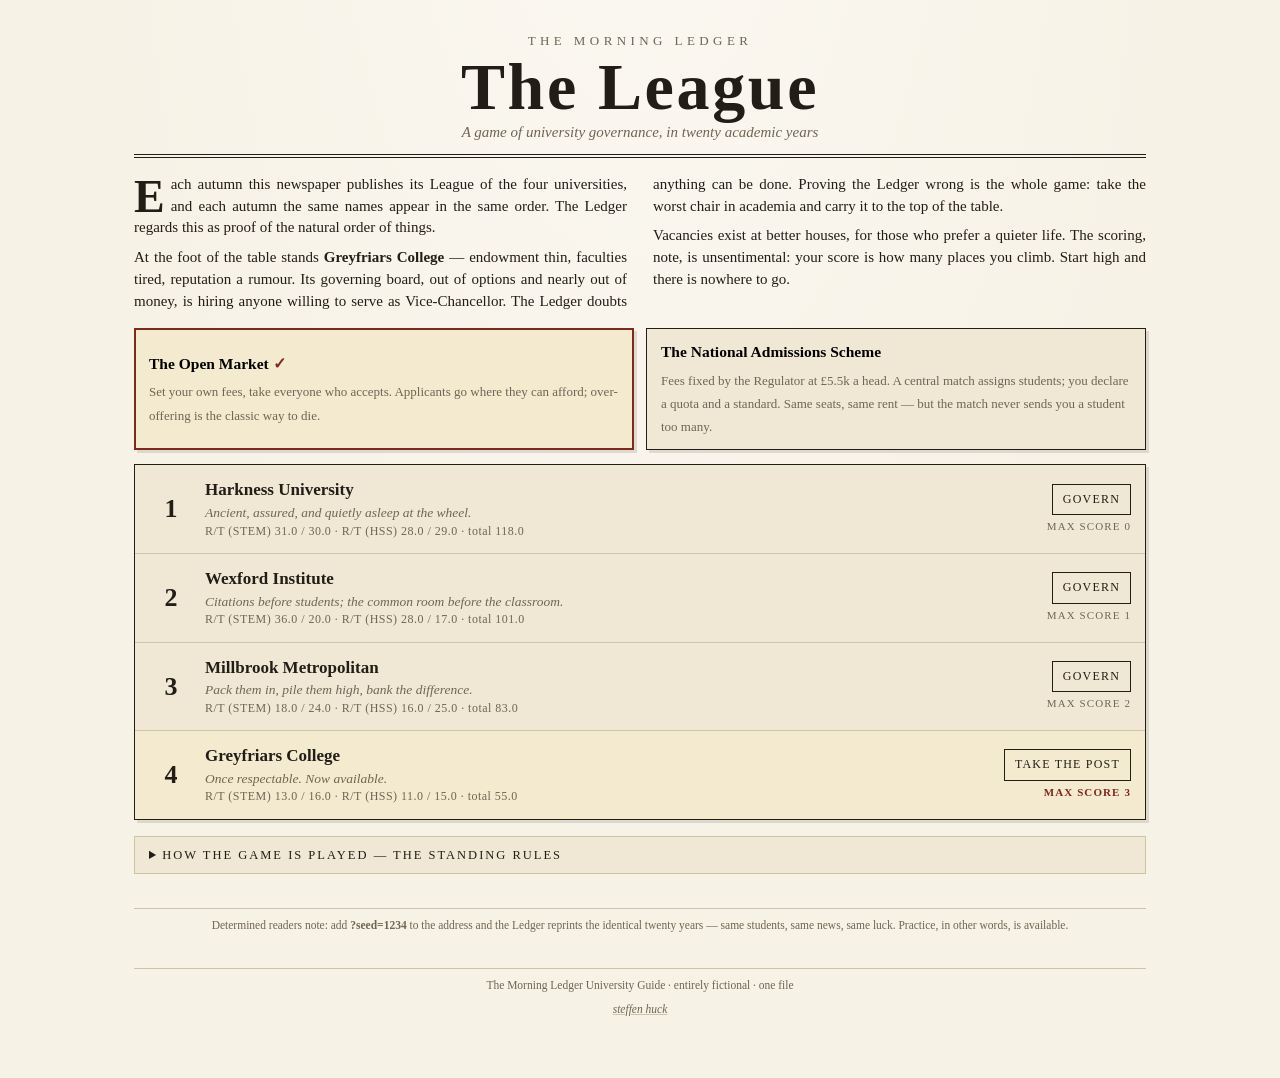
==== commit 3fa65441: "Second edition: close the playtest exploit, add scholarships, choice cards, Founders' Reckoning Revi" ====
--- a/index.html
+++ b/index.html
@@ -6,55 +6,91 @@
 ================================================================================
 
 CALIBRATION HARNESS REPORT (generated headlessly before the UI was built)
+SECOND EDITION ‑‑ revised after playtest feedback (R. Hakimov).
 Seeds: 1..500. Player: Greyfriars College (initial rank 4, worst).
 Two worlds, ONE unified cost function (per department, both worlds):
   C = capacity*seatRent + cOver*max(0, enrolment - capacity)
     = 8*0.75 + 24*(m-8)+  ‑‑ rent on every seat, filled or not, plus a
   steep price above capacity that deferred acceptance makes unreachable
   in the scheme. Fees may exceed cOver (feeCap 25 > 24): the overbooker
-  probe strategy showed overflow-for-profit never materialises ‑‑ demand
-  thins out far below the fee cap and maintenance eats the margin.
-Endowments are world-specific AND private (the public starting position,
-the quality table, is identical): market E=[120,100,130,145] ‑‑ the
-board recapitalises the turnaround colleges; scheme ES=[120,100,95,105]
-‑‑ under guaranteed DA demand a war chest would make early over-spending
-a winning strategy for the diligent and the asleep alike.
+  probe showed overflow-for-profit never materialises (100% bankrupt).
+Endowments are world-specific AND private: market E=[120,100,130,145];
+scheme ES=[120,100,95,105]. The public starting table is identical.
+
+NEW IN THE SECOND EDITION:
+  1. Scheme AI rationality: with fee income guaranteed by the clearing
+     house, rival colleges no longer hold market-bred precautionary
+     floats, and their plan ceilings loosen (aiSchemeCapMult 1.35).
+     This closes the reviewer exploit: "spend the full budget equally,
+     top by year five, coast" ‑‑ see the rustam row below.
+  2. The Founders' Reckoning: at the final table each house is
+     credited max(0,E)/15 league points, capped at 8. Money is never
+     worthless; the incumbents' hoards (mean final E well above 1000)
+     finally count against a challenger, in both worlds. For the
+     player the credit never beats final-round investment (the curves
+     cross near 500k/field), so its bite is difficulty, not hoarding.
+  3. Merit scholarships (both worlds): an annual per-field fund F,
+     spent whether anyone comes; students scoring >= 70 value the
+     college 2.2*sqrt(F) higher, in market choice and in DA preference
+     lists identically. The scholar probe (heavy standing pots on a
+     sensible budget) goes bankrupt in 100% of seeds: a lever, not a
+     freebie. Useful mainly in the overtaking fight, as merit aid is.
+  4. Choice cards, player-only: ~12 dilemmas (poaching a rival's
+     professor is the flagship) on the separate events RNG stream,
+     three draws per round consumed unconditionally for stream
+     stability; success rolls drawn eagerly at offer time. Unanswered
+     cards auto-decline (an unattended college buys no insurance).
+     The gambler probe (accept everything) does not beat sensible
+     after risk; card prices are set against the investment
+     technology g(I) = 1.5*sqrt(I), one card deliberately below it.
 
 Scripted players per world (dev/strategies.js):
   market: naive static; sensible demand-tracking + maintenance; sharp
           undercuts the cash cow floor for the captive segment, farms
           the intake->teaching loop, forecasts offer yield from league
-          position, rations admission once on top.
-  scheme: naive static full quota; sensible quota-tracking; sharp dives
-          the threshold for the rejection cascade, then under-reports
-          capacity (Sonmez manipulation, now a PURE report ‑‑ no rent
-          rebate), then re-expands late.
+          position, rations admission once on top, buys good cards.
+  scheme: naive static full quota; sensible quota-tracking; sharp is
+          VOLUME-FIRST in this edition ‑‑ all 8 seats declared always
+          (the report is free), the threshold is the selectivity
+          instrument, scholarships in the summit fight, cards by
+          arithmetic. The first edition's Sonmez under-reporting is
+          no longer best play against rationally-spending rivals.
+  rustam: the reviewer's strategy, both worlds ‑‑ competent
+          admissions, full budget spent, split equally, every year.
 
 ‑‑ world: market ‑‑
-strategy  | meanScore | rank1  rank2  rank3  rank4 | score=3 | score>=1 | score<=0 | bankrupt
-naive     |      0.22 |   0.2%   0.0%  21.0%  78.8% |    0.2% |    21.2% |    78.8% |    99.8%
-sensible  |      0.41 |   2.4%   1.4%  31.2%  65.0% |    2.4% |    35.0% |    65.0% |     9.8%
-sharp     |      1.60 |  36.2%   9.0%  33.6%  21.2% |   36.2% |    78.8% |    21.2% |     8.6%
+strategy  | meanScore | rank1  rank2  rank3  rank4 | score=3 | score>=1 | score<=0 | bankrupt | top<=yr5&hold
+naive     |      0.24 |   0.4%   0.0%  23.2%  76.4% |    0.4% |    23.6% |    76.4% |    99.6% |          0.0%
+sensible  |      0.37 |   2.0%   3.2%  24.8%  70.0% |    2.0% |    30.0% |    70.0% |    10.0% |          0.0%
+sharp     |      1.48 |  32.0%  10.0%  32.0%  26.0% |   32.0% |    74.0% |    26.0% |     9.4% |          0.0%
+rustam    |      0.81 |  12.4%   5.4%  32.8%  49.4% |   12.4% |    50.6% |    49.4% |    61.0% |          1.0%
 
 ‑‑ world: scheme ‑‑
-strategy  | meanScore | rank1  rank2  rank3  rank4 | score=3 | score>=1 | score<=0 | bankrupt
-naive     |      0.74 |  18.0%   4.8%  10.0%  67.2% |   18.0% |    32.8% |    67.2% |    65.6%
-sensible  |      0.49 |   4.6%   7.0%  21.2%  67.2% |    4.6% |    32.8% |    67.2% |     6.8%
-sharp     |      2.13 |  33.8%  54.2%   2.8%   9.2% |   33.8% |    90.8% |     9.2% |     2.6%
+strategy  | meanScore | rank1  rank2  rank3  rank4 | score=3 | score>=1 | score<=0 | bankrupt | top<=yr5&hold
+naive     |      0.43 |   2.0%   5.2%  26.6%  66.2% |    2.0% |    33.8% |    66.2% |    65.6% |          0.0%
+sensible  |      0.46 |   0.0%   2.4%  41.0%  56.6% |    0.0% |    43.4% |    56.6% |     8.6% |          0.0%
+sharp     |      2.18 |  34.8%  56.8%   0.2%   8.2% |   34.8% |    91.8% |     8.2% |     1.2% |          0.0%
+rustam    |      1.09 |   9.8%  37.8%   4.4%  48.0% |    9.8% |    52.0% |    48.0% |    10.6% |          0.0%
 
 Against the calibration targets:
-  - Sharp reaches score 3 (worst -> best) in ~1/3+ of seeds: met in both
-    worlds (36.2% market, 33.8% scheme).
-  - Sensible rarely reaches the top: met (2.4% / 4.6%). Its improvement
-    rate (~35% / ~33%) is well below the old free-capacity market's 64%:
-    the rent world is harsher for basic play. Its bankruptcy is uncommon
-    rather than rare in the market (9.8%; scheme 6.8%).
-  - Naive: in the market it declines terminally (99.8% bankrupt ‑‑ fixed
-    costs bill the sleeping in both worlds now). In the scheme it
-    survives in a third of seeds and TOPS the table in 18%: a documented
-    institutional finding, not a bug ‑‑ where there is no price, there
-    is no selection; the clearing house does not distinguish the
-    diligent from the lucky.
+  - Sharp reaches score 3 (worst -> best) in ~1/3 of seeds: met in both
+    worlds (32.0% market, 34.8% scheme).
+  - The reviewer exploit is closed: rustam tops the scheme in 9.8% of
+    seeds (was 43.2% before the second edition ‑‑ more than sharp),
+    and reaches the top by year five and holds it in 0.0%. In the
+    market the same strategy goes bankrupt in 61% of seeds: full-
+    throttle spending is a plan only where revenue cannot surprise you.
+  - Sensible improves without topping: market 30.0% improve / 2.0% top;
+    scheme 43.4% improve / 0.0% top in 500 seeds. Prudence buys
+    survival, not distinction ‑‑ more than ever under the Reckoning,
+    which hands the hoarding incumbents up to 8 free points.
+  - Naive: market 99.6% bankrupt (fixed costs bill the sleeping).
+    Scheme: survives in a third of seeds (34.4%) but now tops only
+    2.0% (was 18%): rationally-spending rivals no longer leave the
+    summit to the idle. The institutional lesson stands where it
+    belongs ‑‑ where there is no price, there is no selection, and
+    the clearing house keeps the asleep alive; it just no longer
+    crowns them.
 
 -->
 <html lang="en">
@@ -190,6 +226,11 @@
 .extra-body .news-own { font-size: 15.5px; }
 .extra-card .btn { margin-top: 14px; }
 @media (max-width: 480px) { .extra-card { transform: rotate(-1deg); padding: 12px 14px 14px; } }
+.extra-tbl { min-width: 0 !important; margin-top: 8px; }
+.extra-tbl td, .extra-tbl th { text-align: left !important; }
+.extra-tbl tr.me td { font-weight: 600; }
+.choice-btns { display: flex; gap: 10px; }
+.choice-btns .btn { margin-top: 14px; }
 
 /* ---- Year in review ---- */
 .dcomp { display: block; font-size: 11px; color: var(--faint); font-style: italic; margin-top: 2px; }
@@ -361,10 +402,17 @@
  * nothing; its endowment is frozen where it fell and its qualities keep
  * decaying at delta.
  *
- * Final ranking: the league table computed AFTER round `rounds` quality
- * update (i.e. the table that would open round 21). This means round-20
- * investment still counts, avoiding a degenerate "hoard in the last round"
- * strategy. Score = initial rank - final rank.
+ * Final ranking — the FOUNDERS' RECKONING: the league table computed AFTER
+ * round `rounds` quality update (so round-20 investment still counts), with
+ * one addition announced in the rules from year one: each university's
+ * remaining endowment converts into league-table quality at the steep rate
+ * of 1 point per reckonPerPoint (default 15) — max(0, E) / reckonPerPoint,
+ * identical in both worlds. Money is never worthless, hoards finally count,
+ * and spend-now-versus-save is a real choice (at the margin, investment
+ * dominates until I ~ (gamma * reckonPerPoint / 2)^2 per field). Rows carry
+ * total (quality), reckon (the conversion) and grand (their sum); ranking is
+ * by grand. Score = initial rank - final rank. A player bankruptcy ends the
+ * game where it fell, on the plain table — the Reckoning is for survivors.
  * ========================================================================= */
 
 /* ----------------------------- Seeded RNG ------------------------------- */
@@ -422,6 +470,37 @@
   aiBalancedCap: 46,  // balanced incumbent's total plan ceiling (even in defense)
   aiCashHi: 11,       // cash cow's upkeep ceiling
   aiCashLo: 8,        // cash cow's upkeep floor (drawn from hoard)
+  // Scheme rationality: with fee income guaranteed by the clearing house,
+  // precautionary cash floats are pointless — scheme-world AIs keep only
+  // this thin float instead of their market-bred reserves (15-20), and
+  // their institutional spending caps loosen by the same logic (a plan
+  // ceiling calibrated against market risk is too timid where revenue
+  // cannot surprise you).
+  aiSchemeFloat: 8,
+  aiSchemeCapMult: 1.35,
+
+  // Choice cards (player-only): per-round offer probability and the first
+  // round the paper prints one (year one is confusing enough).
+  choiceProb: 0.3,
+  choiceFromRound: 2,
+
+  // Merit scholarships (both worlds): a per-field pot, committed at the
+  // admissions desk and spent in full whether or not anyone comes (endowed
+  // stipends are advertised, not refunded). Students scoring at or above
+  // schBar value the advertising college schAlpha * sqrt(pot) utility
+  // points higher — in the market's choice among offers and in the
+  // Scheme's preference lists identically. Concave, so a pot cannot be
+  // a dominant strategy; capped at schMax per field per year.
+  schBar: 70,
+  schAlpha: 2.2,
+  schMax: 20,
+
+  // Founders' Reckoning: endowment per league point at the final table,
+  // and the most points the credit can be worth (the auditors regard cash
+  // beyond that as evidence of a want of imagination). The cap is what
+  // keeps the incumbents' thousand-k hoards from drowning the quality race.
+  reckonPerPoint: 15,
+  reckonCapPoints: 8,
 
   // Starting universities, ordered by index (initial league rank order).
   // Each has a native AI personality used whenever the player doesn't run it.
@@ -480,17 +559,75 @@
   return EVENTS[EVENTS.length - 1];
 }
 
+/* --------------------------- Choice cards --------------------------------
+ * A second class of event, PLAYER-ONLY: the paper prints a situation and
+ * the player must decide before the year proceeds. Mechanics only —
+ * narrative lives in the UI, keyed by id. Drawn on the same separate
+ * events stream (three draws per round, consumed unconditionally, so the
+ * shock stream and cohort stream are untouched by whatever the player
+ * decides). Each card is offered at most once per game.
+ *
+ * Branch normal form: accept / decline each carry
+ *   { cost, p, onSuccess: {deltaE, self, target}, onFail: {...} }
+ * cost is paid whenever the branch is taken; with probability p the
+ * onSuccess effects apply, else onFail (p omitted = 1). decline omitted
+ * means "nothing happens" — and decline is also the automatic resolution
+ * when nobody answers the paper (an unattended college buys no insurance).
+ * targetBy names the quality by which the victim rival is picked (the
+ * non-broke leader in that field). minE gates the OFFER: a card whose
+ * price the player plainly cannot pay is never printed.
+ *
+ * PRICING DISCIPLINE: money buys quality at g(I) = gamma*sqrt(I) through
+ * the ordinary investment channel, so a quality-for-money card is only
+ * ever interesting if its yield beats ~1.5*sqrt(cost) (poaches add the
+ * zero-sum premium: the victim's loss is worth a rank at the margin).
+ * One card (consult) is deliberately priced below the technology — the
+ * reader who checks the arithmetic keeps their money. */
+const CHOICE_CARDS = [
+  { id: 'poach_rs', weight: 2, targetBy: 'RS', minE: 25,
+    accept: { cost: 15, p: 0.55, onSuccess: { self: { RS: +4 }, target: { RS: -4 } }, onFail: { deltaE: +7 } } },
+  { id: 'poach_rh', weight: 2, targetBy: 'RH', minE: 25,
+    accept: { cost: 15, p: 0.55, onSuccess: { self: { RH: +4 }, target: { RH: -4 } }, onFail: { deltaE: +7 } } },
+  { id: 'poach_ts', weight: 2, targetBy: 'TS', minE: 20,
+    accept: { cost: 10, p: 0.6, onSuccess: { self: { TS: +3 }, target: { TS: -3 } }, onFail: { deltaE: +5 } } },
+  { id: 'donor',    weight: 2, minE: 0,
+    accept: { onSuccess: { deltaE: +24, self: { TH: -3 } } } },
+  { id: 'scandal',  weight: 2, minE: 22,
+    accept: { cost: 12, onSuccess: {} },
+    decline: { p: 0.5, onSuccess: {}, onFail: { self: { TH: -3, RH: -2 } } } },
+  { id: 'pilot',    weight: 2, minE: 18,
+    accept: { cost: 8, p: 0.65, onSuccess: { deltaE: +20, self: { TS: +1 } }, onFail: {} } },
+  { id: 'congress', weight: 1, minE: 24,
+    accept: { cost: 14, onSuccess: { self: { RS: +4, RH: +4 } } } },
+  { id: 'consult',  weight: 2, minE: 20,
+    accept: { cost: 10, p: 0.35, onSuccess: { self: { RS: +1, TS: +1, RH: +1, TH: +1 } }, onFail: {} } },
+  { id: 'storm',    weight: 2, minE: 16,
+    accept: { cost: 6, onSuccess: {} },
+    decline: { p: 0.6, onSuccess: {}, onFail: { deltaE: -18 } } },
+  { id: 'stipend',  weight: 2, minE: 18,
+    accept: { cost: 8, onSuccess: { self: { TS: +4, RS: +1 } } } },
+  { id: 'merger',   weight: 1, minE: 30,
+    accept: { cost: 20, p: 0.6, onSuccess: { self: { TH: +7, RH: +5 } }, onFail: { deltaE: +10 } } },
+  { id: 'archive',  weight: 1, minE: 22,
+    accept: { cost: 12, onSuccess: { self: { RH: +6 } } } },
+];
+
 /* -------------------- Scheme world: deferred acceptance -------------------
  * Student-proposing DA for one field. Students rank the four departments by
  * T_f + theta * R_f (ties broken by tiny rng perturbation); departments
  * rank acceptable students (s >= threshold) by school score and hold at
  * most their declared quota. Terminates in <= 4 proposals per student and
  * yields the student-optimal stable matching. */
-function runDA(field, students, decisions, unis, rng) {
+function runDA(field, students, decisions, unis, rng, P) {
   const n = unis.length;
   const proposers = students.map(a => {
     const order = unis
-      .map(u => ({ i: u.index, v: (field === 'S' ? u.TS + a.theta * u.RS : u.TH + a.theta * u.RH) + rng() * 1e-9 }))
+      .map(u => {
+        const d = decisions[u.index];
+        const pot = d ? (field === 'S' ? d.schS : d.schH) : 0;
+        const merit = (P && a.s >= P.schBar && pot > 0) ? P.schAlpha * Math.sqrt(pot) : 0;
+        return { i: u.index, v: (field === 'S' ? u.TS + a.theta * u.RS : u.TH + a.theta * u.RH) + merit + rng() * 1e-9 };
+      })
       .sort((x, y) => y.v - x.v)
       .map(x => x.i);
     return { a, order, next: 0 };
@@ -583,10 +720,11 @@
     // Scheme only: prestige wounded in the published table opens the
     // war chest — quality is the only competition the Scheme permits.
     spend(uni, net, P2, rep) {
-      const investable = Math.max(0, net - 15);
+      const investable = Math.max(0, net - (P2.world === 'scheme' ? P2.aiSchemeFloat : 15));
       const wounded = P2.world === 'scheme' && (uni.rank >= 3 || uni.gapBelow < 5);
       const drawE = wounded ? 0.3 : 0.15;
-      const cap = wounded ? P2.aiPrestigeCap + 18 : P2.aiPrestigeCap;
+      let cap = wounded ? P2.aiPrestigeCap + 18 : P2.aiPrestigeCap;
+      if (P2.world === 'scheme') cap *= P2.aiSchemeCapMult;
       // Bounded ambition: even flush with cash it won't spend beyond its
       // institutional plan (~48/round) — the headroom a challenger needs.
       const budget = Math.min(investable, 1.2 * rep.F + drawE * Math.max(0, uni.E), cap);
@@ -647,10 +785,11 @@
     // Scheme only: with no price lever to defend its volume, a Cash Cow
     // that has been overtaken in the table fights back from the hoard.
     spend(uni, net, P2, rep) {
-      const investable = Math.max(0, net - 15);
+      const investable = Math.max(0, net - (P2.world === 'scheme' ? P2.aiSchemeFloat : 15));
       const fight = P2.world === 'scheme' && (uni.rank >= 4 || uni.gapBelow < 4);
-      const lo = fight ? P2.aiCashLo + 18 : P2.aiCashLo;
-      const hi = fight ? P2.aiCashHi + 24 : P2.aiCashHi;
+      let lo = fight ? P2.aiCashLo + 18 : P2.aiCashLo;
+      let hi = fight ? P2.aiCashHi + 24 : P2.aiCashHi;
+      if (P2.world === 'scheme') { lo *= P2.aiSchemeCapMult; hi *= P2.aiSchemeCapMult; }
       const budget = Math.min(investable, Math.max(0.35 * rep.F, lo), hi);
       const each = budget / 4;
       return { IRS: each, ITS: each, IRH: each, ITH: each };
@@ -723,7 +862,7 @@
     // scaled down if funds are short. Surplus endowment simply sits at
     // interest — the complacency a sharp challenger can exploit.
     spend(uni, net, P2) {
-      const avail = Math.max(0, net - 20);
+      const avail = Math.max(0, net - (P2.world === 'scheme' ? P2.aiSchemeFloat : 20));
       let tgt = uni.ai.target;
       // Scheme only: the summit defends itself against whoever is coming.
       // The league table is public, so the incumbent can see the nearest
@@ -749,7 +888,8 @@
       };
       let tot = want.IRS + want.ITS + want.IRH + want.ITH;
       // Even Harkness has a senate: the plan, defensive or not, is capped.
-      const cap = Math.min(avail, P2.aiBalancedCap);
+      const planCap = P2.world === 'scheme' ? P2.aiBalancedCap * P2.aiSchemeCapMult : P2.aiBalancedCap;
+      const cap = Math.min(avail, planCap);
       if (tot > cap && tot > 0) {
         const k = cap / tot;
         for (const q in want) want[q] *= k;
@@ -794,6 +934,9 @@
 
     this.round = 0;
     this.pStem = P.pStemStart;
+    this._choiceOffered = new Set();
+    this.choiceLog = [];
+    this.pendingChoice = null;
     this.phase = 'pre'; // pre -> admissions -> spend -> (admissions|over|bankrupt)
     this.initialRank = this.rankOf(this.playerIndex);
     this.rankHistory = [this.initialRank]; // rank at start of each round; last entry = final
@@ -817,6 +960,25 @@
     return rows;
   }
   rankOf(idx) { return this.leagueTable().find(r => r.index === idx).rank; }
+
+  /* The Founders' Reckoning: the final table, with remaining endowment
+   * converted to quality at 1 point per reckonPerPoint. Ties by quality
+   * total, then endowment, then index. */
+  finalReckoning() {
+    const P = this.P;
+    const rows = this.unis.map(u => ({
+      index: u.index, name: u.name,
+      RS: u.RS, TS: u.TS, RH: u.RH, TH: u.TH,
+      total: u.RS + u.TS + u.RH + u.TH,
+      reckon: Math.min(P.reckonCapPoints, Math.max(0, u.E) / P.reckonPerPoint),
+      broke: u.broke,
+      _E: u.E,
+    }));
+    for (const r of rows) r.grand = r.total + r.reckon;
+    rows.sort((a, b) => (b.grand - a.grand) || (b.total - a.total) || (b._E - a._E) || (a.index - b.index));
+    rows.forEach((r, i) => { r.rank = i + 1; delete r._E; });
+    return rows;
+  }
 
   /* Begin a round: update field-preference drift, draw the fresh cohort,
    * publish the league table and cohort statistics. */
@@ -855,6 +1017,33 @@
       }
     }
     this.events = events;
+    // The player's post: a choice card may be offered (player-only). Three
+    // numbers — occurrence, selection, success — are drawn every round
+    // unconditionally, so the shock stream and the cohort stream are
+    // identical whatever the player decides. The success roll is drawn
+    // EAGERLY, at offer time, and used only if the gamble is taken.
+    const rCOcc = this.rngE(), rCSel = this.rngE(), rCSucc = this.rngE();
+    this.pendingChoice = null;
+    if (this.round >= P.choiceFromRound && rCOcc < P.choiceProb) {
+      const me = this.unis[this.playerIndex];
+      const pool = CHOICE_CARDS.filter(c => !this._choiceOffered.has(c.id)
+        && me.E >= c.minE
+        && (!c.targetBy || this.unis.some(u => u.index !== this.playerIndex && !u.broke)));
+      const tw = pool.reduce((a, c) => a + c.weight, 0);
+      if (tw > 0 && !me.broke) {
+        let x = rCSel * tw, card = pool[pool.length - 1];
+        for (const c of pool) { x -= c.weight; if (x < 0) { card = c; break; } }
+        let target = null;
+        if (card.targetBy) {
+          for (const u of this.unis) {
+            if (u.index === this.playerIndex || u.broke) continue;
+            if (!target || u[card.targetBy] > target[card.targetBy]) target = u;
+          }
+        }
+        this._choiceOffered.add(card.id);
+        this.pendingChoice = { card, target, rSucc: rCSucc };
+      }
+    }
     if (this.round >= 2) {
       let rs = 0, rh = 0;
       for (const u of this.unis) { rs += u.RS; rh += u.RH; }
@@ -893,13 +1082,66 @@
     }
     if (this.round > 1) this.rankHistory.push(table.find(r => r.index === this.playerIndex).rank);
     this.phase = 'admissions';
-    return { round: this.round, table, cohortStats: this.cohortStats, events };
+    const pc = this.pendingChoice;
+    const choice = pc ? {
+      id: pc.card.id,
+      accept: pc.card.accept, decline: pc.card.decline || null,
+      target: pc.target ? { index: pc.target.index, name: pc.target.name } : null,
+    } : null;
+    // The player's own endowment is their private information — published
+    // to them (and only them) at the desk, where scholarship and card
+    // decisions are made.
+    return {
+      round: this.round, table, cohortStats: this.cohortStats, events, choice,
+      E: this.unis[this.playerIndex].E,
+    };
+  }
+
+  /* Resolve the round's choice card (see CHOICE_CARDS). Must be called in
+   * the admissions phase; submitAdmissions auto-declines an unanswered
+   * card. The effects — money and quality, self and victim — apply
+   * immediately, before the year's market/match runs. */
+  submitChoice(accepted) {
+    if (this.phase !== 'admissions') throw new Error('bad phase ' + this.phase);
+    const pc = this.pendingChoice;
+    if (!pc) throw new Error('no pending choice');
+    this.pendingChoice = null;
+    const me = this.unis[this.playerIndex];
+    const branch = accepted ? pc.card.accept : (pc.card.decline || null);
+    const rec = {
+      round: this.round, id: pc.card.id, accepted: !!accepted,
+      target: pc.target ? { index: pc.target.index, name: pc.target.name } : null,
+    };
+    if (branch) {
+      if (branch.cost) { me.E -= branch.cost; rec.cost = branch.cost; }
+      const p = branch.p === undefined ? 1 : branch.p;
+      rec.success = pc.rSucc < p;
+      const eff = (rec.success ? branch.onSuccess : branch.onFail) || {};
+      if (eff.deltaE) {
+        let d = eff.deltaE;
+        if (d < 0 && -d > Math.max(0, me.E - 5)) { d = -Math.max(0, me.E - 5); rec.truncated = true; }
+        me.E += d;
+        rec.deltaE = d;
+      }
+      if (eff.self) {
+        rec.deltaQ = {};
+        for (const q in eff.self) { me[q] = Math.max(0, me[q] + eff.self[q]); rec.deltaQ[q] = eff.self[q]; }
+      }
+      if (eff.target && pc.target) {
+        rec.targetDeltaQ = {};
+        for (const q in eff.target) { pc.target[q] = Math.max(0, pc.target[q] + eff.target[q]); rec.targetDeltaQ[q] = eff.target[q]; }
+      }
+    }
+    this.choiceLog.push(rec);
+    this.lastChoice = rec;
+    return rec;
   }
 
   /* Step 1 — Admissions. The player's {feeS, thrS, feeH, thrH} plus each
    * AI's simultaneous choice; then automatic market clearing. */
   submitAdmissions(playerDec) {
     if (this.phase !== 'admissions') throw new Error('bad phase ' + this.phase);
+    if (this.pendingChoice) this.submitChoice(false); // the paper goes unanswered
     const P = this.P;
     const scheme = P.world === 'scheme';
     const decisions = new Array(this.unis.length);
@@ -916,6 +1158,12 @@
                 feeH: Math.max(0, +playerDec.feeH || 0), thrH: +playerDec.thrH || 0,
               })
         : u.controller.admissions(u);
+      // Merit scholarship pots (both worlds): every decision carries them,
+      // clamped to [0, schMax]; AIs that don't set them run pots of zero.
+      const d = decisions[u.index];
+      const src = (u.index === this.playerIndex) ? playerDec : d;
+      d.schS = clamp(+src.schS || 0, 0, P.schMax);
+      d.schH = clamp(+src.schH || 0, 0, P.schMax);
     }
     this._decisions = decisions;
 
@@ -931,7 +1179,7 @@
       // ledger and bankruptcy code below are identical across worlds.
       for (const f of ['S', 'H']) {
         const students = this.applicants.filter(a => a.f === f);
-        const { held, proposedTo } = runDA(f, students, decisions, this.unis, this.rng);
+        const { held, proposedTo } = runDA(f, students, decisions, this.unis, this.rng, P);
         for (const u of this.unis) {
           const r = reports[u.index][f];
           const d = decisions[u.index];
@@ -963,7 +1211,10 @@
       if (!offers.length) continue; // exits, no consequence
       let best = [], bestV = -Infinity;
       for (const u of offers) {
-        const v = (f === 'S' ? u.TS + a.theta * u.RS : u.TH + a.theta * u.RH);
+        const d = decisions[u.index];
+        const pot = f === 'S' ? d.schS : d.schH;
+        const merit = (a.s >= P.schBar && pot > 0) ? P.schAlpha * Math.sqrt(pot) : 0;
+        const v = (f === 'S' ? u.TS + a.theta * u.RS : u.TH + a.theta * u.RH) + merit;
         if (v > bestV + 1e-12) { bestV = v; best = [u]; }
         else if (Math.abs(v - bestV) <= 1e-12) best.push(u);
       }
@@ -985,8 +1236,10 @@
         delete r.sSum;
       }
       const rep = reports[u.index];
+      const d = this._decisions[u.index];
       rep.F = rep.S.income + rep.H.income;
-      rep.C = rep.S.overage + rep.H.overage;
+      rep.sch = d ? d.schS + d.schH : 0; // scholarship fund, committed in full
+      rep.C = rep.S.overage + rep.H.overage + rep.sch;
       rep.net = u.E + rep.F - rep.C; // funds available for investment
     }
     this._reports = reports;
@@ -1010,7 +1263,7 @@
     return {
       bankrupt: this.phase === 'bankrupt',
       S: playerRep.S, H: playerRep.H,
-      F: playerRep.F, C: playerRep.C, net: playerRep.net,
+      F: playerRep.F, C: playerRep.C, sch: playerRep.sch, net: playerRep.net,
     };
   }
 
@@ -1067,7 +1320,7 @@
     });
     if (this.round >= P.rounds) {
       this.phase = 'over';
-      const finalTable = this.leagueTable();
+      const finalTable = this.finalReckoning();
       this.finalRank = finalTable.find(r => r.index === this.playerIndex).rank;
       this.rankHistory.push(this.finalRank);
       this.score = this.initialRank - this.finalRank;
@@ -1078,7 +1331,7 @@
   }
 }
 
-const THE_LEAGUE = { Game, DEFAULT_PARAMS, EVENTS, makeRng, maintInvest, clamp };
+const THE_LEAGUE = { Game, DEFAULT_PARAMS, EVENTS, CHOICE_CARDS, makeRng, maintInvest, clamp };
 if (typeof module !== 'undefined' && module.exports) module.exports = THE_LEAGUE;
 if (typeof globalThis !== 'undefined') globalThis.THE_LEAGUE = THE_LEAGUE;
 
@@ -1143,6 +1396,115 @@
     strike: 'Industrial action has been resolved amicably, after a term of no teaching whatsoever. Teaching −2, both fields; amity is invoiced separately.',
     inspectorate: 'The quality inspectorate has visited. Its report praises the lawns. HSS teaching −2.',
   };
+  /* Choice-card narrative, keyed by engine card id. Mechanics (costs, odds,
+   * effects) are rendered from the card definition itself — the Ledger
+   * prints the odds it is given, and only the prose is its own. {T} is the
+   * victim college where the card names one. */
+  const CHOICE_TEXT = {
+    poach_rs: {
+      head: 'A physicist, approachable',
+      body: 'Word reaches the Lodge that {T}&rsquo;s professor of physics &mdash; the one the citations follow &mdash; has quarrelled with his dean about laboratory space, and has let it be known, through channels that do not exist, that he might be approachable. Physicists of consequence enjoy being courted and are under no obligation to conclude.',
+      accept: 'Court him', decline: 'Let him quarrel',
+      success: 'He arrives before Michaelmas, with two postdoctoral researchers and a grudge. The Ledger reports the appointment as &lsquo;a coup&rsquo;, which for once is the word.',
+      fail: 'He has used the College&rsquo;s offer to extract a larger laboratory from his own dean &mdash; which was, the Ledger now understands, the point of the quarrel. Part of the retainer is recovered.',
+    },
+    poach_rh: {
+      head: 'The historian is restless',
+      body: 'The historian who is {T}&rsquo;s HSS research entry in all but name has been passed over for their deanship, and dines out on the fact. A discreet approach would cost real money, and historians, unlike physicists, write down what happens to them.',
+      accept: 'Make the approach', decline: 'Admire from afar',
+      success: 'The historian arrives with nine filing cabinets and a lecture series already titled. {T} describes the departure as &lsquo;amicable&rsquo;; the memoir will say otherwise.',
+      fail: 'The historian reads the College&rsquo;s letter aloud at {T}&rsquo;s high table, to applause. Part of the retainer is recovered; the anecdote is theirs forever.',
+    },
+    poach_ts: {
+      head: 'A teacher of reputation',
+      body: 'The lecturer who fills {T}&rsquo;s largest theatre &mdash; students transfer courses to be shouted at by him &mdash; is rumoured to be tired of his colleagues. Teaching of that quality moves institutions when it moves at all.',
+      accept: 'Tempt him', decline: 'Respect the timetable',
+      success: 'He brings his lecture notes, his following, and a list of grievances the College finds instructive. The theatre fills by week two.',
+      fail: 'His colleagues, alerted, have made peace with him at some expense. Half the inducement returns; the grievances stay where they were.',
+    },
+    donor: {
+      head: 'A donor, with conditions',
+      body: 'An industrialist offers the College &pound;24k, on the sole condition that it adopt his views on the humanities curriculum, which he has had printed and bound. The faculty&rsquo;s view of his views is known. The money, however, is real.',
+      accept: 'Take the money', decline: 'Decline, with regret',
+      success: 'The cheque clears. The curriculum acquires a chapter the lecturers read aloud in a certain tone; the students notice the tone.',
+    },
+    scandal: {
+      head: 'A matter best not printed',
+      body: 'A story concerning a senior member of the College has reached the Ledger&rsquo;s news desk, which has reached, in turn, for the telephone. For &pound;12k the College may purchase the exclusive rights to its own embarrassment &mdash; this newspaper prints commerce above gossip. Otherwise the editors will weigh the public interest, which weighs about even.',
+      accept: 'Buy the story', decline: 'Let them print',
+      success: 'The story is filed under &lsquo;acquired features, unpublished&rsquo;, the fattest drawer in the building.',
+      declineOk: 'The editors, on reflection, spike the story in favour of a livelier one. Nothing appears; nothing was paid.',
+      declineFail: 'The story runs on the front page, with a photograph the College considers unflattering and the Ledger considers excellent.',
+    },
+    pilot: {
+      head: 'The Ministry&rsquo;s pilot',
+      body: 'The Ministry proposes that the College host a pilot programme in &lsquo;skills&rsquo;: &pound;8k to prepare, a grant of &pound;20k should the inspectors approve, and whatever a Ministry plaque does for the seminars. Inspectors approve roughly two times in three, mostly of the biscuits.',
+      accept: 'Host the pilot', decline: 'Return the forms',
+      success: 'The inspectors approve. The grant arrives; the plaque is bolted where prospective parents pause.',
+      fail: 'The inspectors do not approve. The &pound;8k has become a report, which recommends a further report.',
+    },
+    congress: {
+      head: 'The Congress comes to town',
+      body: 'The sector&rsquo;s disciplinary congress seeks a host: a week of porters, halls, name-badges and wine, at the College&rsquo;s expense &mdash; and the College&rsquo;s name on every volume of the proceedings, both fields of research the better for it. Certain, expensive, and remembered.',
+      accept: 'Host the Congress', decline: 'Plead the roof',
+      success: 'Four hundred scholars attend, two hundred complain about the rooms, and every one of them cites the venue. The proceedings carry the College&rsquo;s crest.',
+    },
+    consult: {
+      head: 'Consultants at the gate',
+      body: 'A firm of rankings consultants offers, for &pound;10k, a &lsquo;holistic uplift across all four metrics&rsquo;. The brochure is glossy; the references trail off; the odds, on the Ledger&rsquo;s arithmetic, favour the firm.',
+      accept: 'Engage the firm', decline: 'Show them the door',
+      success: 'Remarkably, something improves everywhere at once. The firm has already framed the correlation for its next brochure.',
+      fail: 'The firm delivers a lever-arch file and an invoice. The metrics remain as audited.',
+    },
+    storm: {
+      head: 'The glass is falling',
+      body: 'The insurers offer a rider against the season&rsquo;s storms at &pound;6k. The porter, consulting his knee, rates the chance of a bad blow at two in five. The insurers, consulting their tables, agree with the knee.',
+      accept: 'Take the rider', decline: 'Chance the weather',
+      success: 'The premium is paid and the weather, knowing this, goes elsewhere.',
+      declineOk: 'The storms spend themselves on the neighbouring county, which had insured.',
+      declineFail: 'The storm takes slates, fences and the pavilion scoreboard. The builders quote &pound;18k and condolences.',
+    },
+    stipend: {
+      head: 'A prodigy, expensive',
+      body: 'A school-leaver of alarming promise will matriculate here &mdash; bringing the seminar culture such students bring &mdash; if endowed with a stipend of &pound;8k and, the letter mentions in passing, a standing desk.',
+      accept: 'Endow the stipend', decline: 'Praise economy',
+      success: 'The prodigy arrives, corrects a proof in week three, and raises the tone of every room entered. The desk stands.',
+    },
+    merger: {
+      head: 'St Edmund&rsquo;s, available',
+      body: 'St Edmund&rsquo;s &mdash; a small private college of good teaching and no money &mdash; approaches with what it calls a partnership and its creditors call a rescue. Its faculty may flourish under the College&rsquo;s roof, or scatter under its lawyers; the Ledger rates the roof at six chances in ten.',
+      accept: 'Absorb St Edmund&rsquo;s', decline: 'Send condolences',
+      success: 'The absorption holds. St Edmund&rsquo;s tutors arrive with their teaching manners intact and their gratitude nearly so.',
+      fail: 'The lawyers find a covenant nobody had read. The faculty scatters; a portion of the outlay is clawed back from the wreckage.',
+    },
+    archive: {
+      head: 'The Marchmont papers',
+      body: 'The Marchmont archive &mdash; letters, ledgers, and one improbable diary &mdash; is offered privately at &pound;12k, certain to make the College&rsquo;s HSS research the envy of the sector&rsquo;s footnotes.',
+      accept: 'Buy the papers', decline: 'Let the auction have them',
+      success: 'The papers arrive in fourteen crates. Three doctorates begin by Christmas; the diary is kept under glass and, prudently, a cloth.',
+    },
+  };
+
+  /* Mechanics of a card branch, rendered from the engine's own definition
+   * — the Ledger prints exactly the odds and sums the engine will use. */
+  function describeEffects(eff, targetName) {
+    if (!eff) return 'nothing';
+    const bits = [];
+    if (eff.deltaE) bits.push(`${eff.deltaE > 0 ? '+' : '&minus;'}${money(Math.abs(eff.deltaE))} to the endowment`);
+    if (eff.self) for (const [q, d] of Object.entries(eff.self)) bits.push(`your ${QLABEL[q]} ${d > 0 ? '+' : '&minus;'}${Math.abs(d)}`);
+    if (eff.target && targetName) for (const [q, d] of Object.entries(eff.target)) bits.push(`${esc(targetName)}&rsquo;s ${QLABEL[q]} ${d > 0 ? '+' : '&minus;'}${Math.abs(d)}`);
+    return bits.length ? bits.join(', ') : 'nothing';
+  }
+  function describeBranch(label, br, targetName) {
+    if (!br) return `<tr><td><b>${label}</b></td><td colspan="2">nothing happens</td></tr>`;
+    const p = br.p === undefined ? 1 : br.p;
+    const cost = br.cost ? `pay ${money(br.cost)}` : 'free';
+    const outcome = p >= 1
+      ? describeEffects(br.onSuccess, targetName)
+      : `${Math.round(p * 100)}%: ${describeEffects(br.onSuccess, targetName)} &middot; else: ${describeEffects(br.onFail, targetName)}`;
+    return `<tr><td><b>${label}</b></td><td>${cost}</td><td>${outcome}</td></tr>`;
+  }
+
   const RIVAL_LINES = {
     moneyPlus: [
       '{name} announces a bequest; the flag flies at half-mast, briskly.',
@@ -1168,7 +1530,7 @@
   const inScheme = () => game && game.P.world === 'scheme';
   const WORLD_NAME = { market: 'The Open Market', scheme: 'The National Admissions Scheme' };
   let prevRanks = null;     // last year's ranks by uni index (for arrows)
-  let dec = { feeS: 8, thrS: 55, feeH: 8, thrH: 55 };   // sticky controls
+  let dec = { feeS: 8, thrS: 55, feeH: 8, thrH: 55, schS: 0, schH: 0 };   // sticky controls
   let inv = { IRS: 0, ITS: 0, IRH: 0, ITH: 0 };
 
   /* ------------------------------ helpers ------------------------------ */
@@ -1264,9 +1626,31 @@
   /* LATE EXTRA — full-viewport interstitial shown before the desk in any
    * year with news. Player events as full paragraphs; rivals as their
    * one-liners. Dismiss reveals the admissions desk beneath. */
-  function showExtra() {
+  function showExtra(then) {
     const stale = document.getElementById('extraBack');
     if (stale) stale.remove();
+    // The particulars: who was hit, what changed, by how much. Player
+    // effects in full; rivals' quality effects are public (the table
+    // prints them), rivals' money stays their business.
+    const partRows = (pre.events || []).map(ev => {
+      const u = game.unis[ev.index];
+      const mine = ev.index === game.playerIndex;
+      let effect;
+      if (ev.deltaE !== undefined) {
+        effect = mine
+          ? `endowment ${ev.deltaE < 0 ? '&minus;' : '+'}${money(Math.abs(ev.deltaE))}`
+          : (ev.deltaE >= 0 ? 'money in; the sum is theirs to know' : 'money out; the sum is theirs to know');
+      } else {
+        effect = Object.entries(ev.deltaQ)
+          .map(([q, d]) => `${QLABEL[q]} ${d < 0 ? '&minus;' : '+'}${Math.abs(d)}`).join(', ');
+      }
+      return `<tr class="${mine ? 'me' : ''}"><td>${esc(u.name)}${mine ? ' <b>&#9670;</b>' : ''}</td><td>${effect}</td></tr>`;
+    }).join('');
+    const particulars = partRows ? `
+      <table class="report extra-tbl">
+        <thead><tr><th>The particulars</th><th>Effect</th></tr></thead>
+        <tbody>${partRows}</tbody>
+      </table>` : '';
     const div = document.createElement('div');
     div.className = 'extra-backdrop';
     div.id = 'extraBack';
@@ -1277,11 +1661,71 @@
           ${newsData.map(n => n.me
             ? `<p class="news-own">${n.para}</p>`
             : `<p class="news-rival">${n.para}</p>`).join('')}
+          ${particulars}
         </div>
         <button class="btn oxblood" id="extraRead">Read on</button>
       </div>`;
     document.body.appendChild(div);
-    div.querySelector('#extraRead').addEventListener('click', () => div.remove());
+    div.querySelector('#extraRead').addEventListener('click', () => {
+      div.remove();
+      if (then) then();
+    });
+  }
+
+  /* The Ledger's post: a choice card. The player decides before the year
+   * proceeds; the outcome (from the engine) is shown at once, the desk
+   * re-rendered after, since cards move money and quality. */
+  function showChoiceCard() {
+    const c = pre.choice;
+    const txt = CHOICE_TEXT[c.id] || { head: c.id, body: '', accept: 'Accept', decline: 'Decline' };
+    const tName = c.target ? c.target.name : null;
+    const body = txt.body.replace(/\{T\}/g, tName ? esc(tName) : 'a rival');
+    const stale = document.getElementById('choiceBack');
+    if (stale) stale.remove();
+    const div = document.createElement('div');
+    div.className = 'extra-backdrop';
+    div.id = 'choiceBack';
+    div.innerHTML = `
+      <div class="extra-card" role="dialog" aria-modal="true" aria-label="The Ledger's post">
+        <div class="extra-mast">The Morning Ledger &middot; By Appointment</div>
+        <div class="extra-body">
+          <p class="news-own"><b>${txt.head}.</b> ${body}</p>
+          <table class="report extra-tbl">
+            <thead><tr><th></th><th>Price</th><th>Consequence</th></tr></thead>
+            <tbody>
+              ${describeBranch(txt.accept, c.accept, tName)}
+              ${describeBranch(txt.decline, c.decline, tName)}
+            </tbody>
+          </table>
+        </div>
+        <div class="choice-btns">
+          <button class="btn oxblood" id="chAccept">${txt.accept}</button>
+          <button class="btn" id="chDecline">${txt.decline}</button>
+        </div>
+      </div>`;
+    document.body.appendChild(div);
+    const resolve = (accepted) => {
+      const rec = game.submitChoice(accepted);
+      let outcome;
+      if (accepted) outcome = rec.success ? txt.success : txt.fail;
+      else if (c.decline) outcome = rec.success ? txt.declineOk : txt.declineFail;
+      const numbers = [];
+      if (rec.cost) numbers.push(`&minus;${money(rec.cost)}`);
+      if (rec.deltaE) numbers.push(`${rec.deltaE > 0 ? '+' : '&minus;'}${money(Math.abs(rec.deltaE))}`);
+      if (rec.deltaQ) for (const [q, d] of Object.entries(rec.deltaQ)) numbers.push(`${QLABEL[q]} ${d > 0 ? '+' : '&minus;'}${Math.abs(d)}`);
+      if (rec.targetDeltaQ && tName) for (const [q, d] of Object.entries(rec.targetDeltaQ)) numbers.push(`${esc(tName)} ${QLABEL[q]} ${d > 0 ? '+' : '&minus;'}${Math.abs(d)}`);
+      const numLine = numbers.length ? ` <b>${numbers.join(' &middot; ')}</b>` : '';
+      // The record persists on the desk's in-brief card.
+      if (outcome !== undefined) {
+        newsData.push({ me: true, para: '', line: `${txt.head} &mdash; ${outcome}${numLine}` });
+      }
+      if (outcome === undefined) { div.remove(); renderAdmissions(); return; }
+      div.querySelector('.extra-body').innerHTML = `<p class="news-own">${outcome}${numLine}</p>`;
+      div.querySelector('.choice-btns').innerHTML = `<button class="btn oxblood" id="chRead">Read on</button>`;
+      div.querySelector('#chRead').addEventListener('click', () => { div.remove(); renderAdmissions(); });
+    };
+    div.querySelector('#chAccept').addEventListener('click', () => resolve(true));
+    div.querySelector('#chDecline').addEventListener('click', () => resolve(false));
   }
 
   /* In-brief recap on the desk: one line per event, so the record persists
@@ -1297,6 +1741,7 @@
   }
 
   function leagueTableHtml(table, opts = {}) {
+    const hasReckon = table.some(r => r.reckon !== undefined);
     const rows = table.map(r => {
       const me = game && r.index === game.playerIndex;
       let delta = '';
@@ -1314,15 +1759,16 @@
         <td class="num">${n1(r.RS)}${dg('RS')}</td><td class="num">${n1(r.TS)}${dg('TS')}</td>
         <td class="num">${n1(r.RH)}${dg('RH')}</td><td class="num">${n1(r.TH)}${dg('TH')}</td>
         <td class="num total">${n1(r.total)}</td>
+        ${hasReckon ? `<td class="num">+${n1(r.reckon)}</td><td class="num total">${n1(r.grand)}</td>` : ''}
         <td>${delta}</td>
       </tr>`;
     }).join('');
     return `<div class="scrollx"><table class="league">
       ${opts.caption ? `<caption>${opts.caption}</caption>` : ''}
-      <thead><tr><th>#</th><th>Institution</th><th>R<sub>S</sub></th><th>T<sub>S</sub></th><th>R<sub>H</sub></th><th>T<sub>H</sub></th><th>Total</th><th></th></tr></thead>
+      <thead><tr><th>#</th><th>Institution</th><th>R<sub>S</sub></th><th>T<sub>S</sub></th><th>R<sub>H</sub></th><th>T<sub>H</sub></th><th>Total</th>${hasReckon ? '<th>Reckoning</th><th>Grand</th>' : ''}<th></th></tr></thead>
       <tbody>${rows}</tbody>
     </table></div>
-    <div class="tbl-foot">Research (R) and Teaching (T) quality by field, as assessed by the Ledger. Rank by total; ties broken by matters the Ledger does not discuss.${opts.daggers ? ' <sup class="dag">&dagger;</sup>&nbsp;revised overnight; see the morning&rsquo;s extra.' : ''}</div>`;
+    <div class="tbl-foot">Research (R) and Teaching (T) quality by field, as assessed by the Ledger. Rank by ${hasReckon ? 'grand total' : 'total'}; ties broken by matters the Ledger does not discuss.${hasReckon ? ` The Founders&rsquo; Reckoning credits 1 point per ${money(P.reckonPerPoint)} of endowment remaining, to a limit of ${P.reckonCapPoints} &mdash; beyond that, the auditors regard cash as evidence of a want of imagination.` : ''}${opts.daggers ? ' <sup class="dag">&dagger;</sup>&nbsp;revised overnight; see the morning&rsquo;s extra.' : ''}</div>`;
   }
 
   /* --------------------------- title screen ---------------------------- */
@@ -1375,12 +1821,15 @@
             <li><b>Capacity.</b> Each department teaches up to <b>8</b> students at no extra cost. You must take everyone who accepts your offer; each student beyond 8 costs <b>${money(P.cOver)}</b> in emergency provision. Over-offering is the classic way to die.</li>
             <li><b>Money.</b> Fees are paid up front &mdash; the year&rsquo;s income sits in the endowment before the Bursar spends a penny, and whatever he does not spend earns ${Math.round(P.interest * 100)}% interest, fees included. If your endowment cannot cover the year&rsquo;s seats bill, the College is bankrupt and the game ends.</li>
             <li><b>Quality.</b> Investment raises quality with diminishing returns, and takes effect the following year. All quality decays ${Math.round((1 - P.delta) * 100)}% a year if unattended. Teaching quality also drifts with the calibre of the students you actually admit, relative to the national average of ${P.sMean}.</li>
+            <li><b>Merit scholarships.</b> In either world you may endow an annual scholarship fund per field. It raises your appeal &mdash; but only to students scoring ${P.schBar} or better, only with diminishing returns, and it is spent in full whether any of them comes. The only price competition the Scheme permits; in the Market, a way to buy calibre instead of volume.</li>
+            <li><b>The post.</b> Some mornings the Ledger&rsquo;s courier brings the College a proposition &mdash; a restless professor at a rival house, a donor with conditions, an insurer with a barometer. You alone receive these; the odds and sums are printed on the card, and the arithmetic is your business. Ignored post resolves itself, not always kindly.</li>
             <li><b>Fashion.</b> Field preferences drift slowly toward whichever field boasts higher research quality across the sector.</li>
             <li><b>Information.</b> The League table is public. Rivals&rsquo; fees, thresholds, enrolments and endowments are not. The Ledger publishes no figures on family means &mdash; though a shrewd reader may suspect that money and marks travel together, and your own books reveal, year by year, who could afford you.</li>
-            <li><b>The end.</b> After ${P.rounds} years the final League is printed. Score = starting rank &minus; final rank.</li>
+            <li><b>The end &mdash; the Founders&rsquo; Reckoning.</b> After ${P.rounds} years the final League is printed, and endowments finally count: each house is credited 1 league point per ${money(P.reckonPerPoint)} still in its coffers, to a limit of ${P.reckonCapPoints} points. Money is never worthless &mdash; least of all the incumbents&rsquo; hoards. Score = starting rank &minus; final rank.</li>
           </ul>
         </div>
       </details>
+      <div class="footer-note">Determined readers note: add <b>?seed=1234</b> to the address and the Ledger reprints the identical twenty years &mdash; same students, same news, same luck. Practice, in other words, is available.</div>
       <div class="footer-note">The Morning Ledger University Guide &middot; entirely fictional &middot; one file</div>
       <div class="footer-note sig"><a href="https://steffenhuck.github.io">steffen huck</a></div>
     `);
@@ -1425,8 +1874,8 @@
     prevRanks = null;
     const o = OPENING[chosenWorld][idx];
     dec = chosenWorld === 'scheme'
-      ? { qS: o.q, thrS: o.thr, qH: o.q, thrH: o.thr }
-      : { feeS: o.fee, thrS: o.thr, feeH: o.fee, thrH: o.thr };
+      ? { qS: o.q, thrS: o.thr, qH: o.q, thrH: o.thr, schS: 0, schH: 0 }
+      : { feeS: o.fee, thrS: o.thr, feeH: o.fee, thrH: o.thr, schS: 0, schH: 0 };
     nextYear();
   }
 
@@ -1435,7 +1884,11 @@
     rep = null;
     buildNews();
     renderAdmissions();
-    if (newsData.length) showExtra(); // desk is already rendered beneath
+    // Morning order: the news extra first, then the post (a choice card,
+    // if one came); the desk lies rendered beneath and is re-rendered
+    // after a card resolves, since cards move money and quality.
+    if (newsData.length) showExtra(pre.choice ? showChoiceCard : null);
+    else if (pre.choice) showChoiceCard();
   }
 
   /* ------------------------- my college card --------------------------- */
@@ -1526,6 +1979,14 @@
             ? `Last year: <b class="num">${last.applied}</b> proposed &middot; placed <b class="num">${last.matric}</b> of <b class="num">${last.offers}</b> seats${last.cutoff != null ? ` &middot; cutoff <b class="num">${n1(last.cutoff)}</b>` : ''}${last.matric < last.offers ? ` <b class="red">(${last.offers - last.matric} empty)</b>` : ''}`
             : `Last year: <b class="num">${last.applied}</b> applied &middot; <b class="num">${last.offers}</b> offers out &middot; <b class="num">${last.matric}</b> enrolled${last.matric > P.capacity ? ` <b class="red">(${last.matric - P.capacity} over capacity)</b>` : ''}`)
         : 'No demand history yet.';
+      const schCtl = `<div class="ctl">
+          <span class="lbl">Merit scholarships (annual fund)</span>
+          <div class="stepper" data-kind="sch" data-f="${f}">
+            <button data-d="-5">&#171;</button><button data-d="-1">&minus;</button>
+            <span class="val num" id="sch${f}">${money(dec['sch' + f])}</span>
+            <button data-d="1">+</button><button data-d="5">&#187;</button>
+          </div>
+        </div>`;
       return `<div class="fieldbox">
         <h4>${FIELD_NAME[f]}</h4>
         <div class="ctl">
@@ -1537,6 +1998,7 @@
           </div>
         </div>
         ${secondCtl}
+        ${schCtl}
         <div class="demandline">${demand}</div>
       </div>`;
     };
@@ -1561,6 +2023,9 @@
               <div class="notice warn">${scheme
                 ? `The Scheme&rsquo;s algorithm assigns each student to the best-ranked department that will hold them; your quota is never exceeded. The rent &mdash; ${money(P.seatRent)} on each of your ${P.capacity * 2} seats &mdash; falls due regardless: seats the match does not fill are pure loss, and the quota costs nothing to report.`
                 : `Capacity is ${P.capacity} per department, and each seat costs ${money(P.seatRent)} a year, filled or not. Every offer that is accepted must be honoured; each enrolee beyond ${P.capacity} costs ${money(P.cOver)}. Applicants who can afford you and clear your threshold get an offer &mdash; all of them.`}</div>
+              <div class="notice">${scheme
+                ? `<b>How the match reads their minds.</b> Each student ranks the four houses by teaching quality plus their personal taste for research. A merit fund of &pound;F adds ${n1(P.schAlpha)}&middot;&radic;F to your appeal, but only for students scoring ${P.schBar} or better &mdash; and the fund is spent in full whether any of them comes. Your calibre cutoff shows where your appeal ran out.`
+                : `<b>How applicants choose.</b> They apply wherever the fee is within their means, and enrol where teaching quality plus their personal taste for research looks best: fees decide who <i>can</i> come, quality decides who <i>does</i>. A merit fund of &pound;F adds ${n1(P.schAlpha)}&middot;&radic;F to your appeal for students scoring ${P.schBar} or better, and is spent in full whether any of them comes.${(!scheme && u.lastReport && (u.lastReport.S.offers + u.lastReport.H.offers) > 0) ? ` Last year <b class="num">${Math.round(100 * (u.lastReport.S.matric + u.lastReport.H.matric) / (u.lastReport.S.offers + u.lastReport.H.offers))}%</b> of your offers were taken up; the rest enrolled where they liked it better.` : ''}`}</div>
               <button class="btn oxblood" id="post">${scheme ? 'File the return with the Scheme' : 'Post the prospectus &amp; make offers'}</button>
             </div>
           </section>
@@ -1578,6 +2043,9 @@
       } else if (box.dataset.kind === 'q') {
         dec['q' + f] = Math.max(0, Math.min(P.capacity, Math.round(dec['q' + f] + d)));
         el('#q' + f).textContent = dec['q' + f];
+      } else if (box.dataset.kind === 'sch') {
+        dec['sch' + f] = Math.max(0, Math.min(P.schMax, Math.round(dec['sch' + f] + d)));
+        el('#sch' + f).textContent = money(dec['sch' + f]);
       } else {
         dec['fee' + f] = Math.max(0, Math.min(P.feeCap, Math.round((dec['fee' + f] + d) * 2) / 2));
         el('#fee' + f).textContent = money(dec['fee' + f]);
@@ -1629,7 +2097,8 @@
                 <thead><tr><th>Field</th><th>${inScheme() ? 'Proposals' : 'Applied'}</th><th>${inScheme() ? 'Seats' : 'Offers'}</th><th>${inScheme() ? 'Placed' : 'Enrolled'}</th><th>Avg</th><th>Fees</th><th>Seats bill</th></tr></thead>
                 <tbody>
                   ${reportRow('S')}${reportRow('H')}
-                  <tr class="sumrow"><td>Net of the seats bill</td><td colspan="5"></td><td class="num ${rep.F - rep.C < 0 ? 'red' : 'green'}">${money(rep.F - rep.C)}</td></tr>
+                  ${rep.sch > 0 ? `<tr><td>Scholarship fund</td><td colspan="5"></td><td class="num red">&minus;${money(rep.sch)}</td></tr>` : ''}
+                  <tr class="sumrow"><td>Net of the year&rsquo;s bills</td><td colspan="5"></td><td class="num ${rep.F - rep.C < 0 ? 'red' : 'green'}">${money(rep.F - rep.C)}</td></tr>
                 </tbody>
               </table></div>
               <div class="notice">${intakeRemark()}</div>
@@ -1640,8 +2109,8 @@
           <section class="card bursar">
             <div class="card-head"><span>Step II &mdash; The Bursar&rsquo;s Office</span><span class="kicker">investment</span></div>
             <div class="card-body">
-              <div class="budgetline decomp"><span>Endowment ${money(rep.net - rep.F + rep.C)} + the year&rsquo;s fees ${money(rep.F)}${rep.C > 0 ? ` &minus; seats bill ${money(rep.C)}` : ''} = funds at hand</span><b class="num">${money(budget)}</b></div>
-              <div class="budgetline" style="border-top:1px dotted var(--rule)"><span>Uncommitted (earns ${Math.round(P.interest * 100)}%, fees included)</span><b class="num" id="remain">${money(budget)}</b></div>
+              <div class="budgetline decomp"><span>Endowment ${money(rep.net - rep.F + rep.C)} + the year&rsquo;s fees ${money(rep.F)}${rep.C - rep.sch > 0 ? ` &minus; seats bill ${money(rep.C - rep.sch)}` : ''}${rep.sch > 0 ? ` &minus; scholarships ${money(rep.sch)}` : ''} = funds at hand</span><b class="num">${money(budget)}</b></div>
+              <div class="budgetline" style="border-top:1px dotted var(--rule)"><span>Uncommitted (earns ${Math.round(P.interest * 100)}%, fees included, and counts at the Founders&rsquo; Reckoning: 1 league point per ${money(P.reckonPerPoint)} held at the end, to a limit of ${P.reckonCapPoints})</span><b class="num" id="remain">${money(budget)}</b></div>
               ${invRow('IRS', 'Research', 'STEM')}
               ${invRow('ITS', 'Teaching', 'STEM', true)}
               ${invRow('IRH', 'Research', 'HSS')}
@@ -1756,7 +2225,7 @@
     // any of the morning's money news). opening + F - C - I + interest = E.
     const opening = rep.net - rep.F + rep.C;
     const hadMoneyNews = (pre.events || []).some(e => e.index === game.playerIndex && e.deltaE !== undefined);
-    const moneyProse = `The College opened the year with ${money(opening)}; fees brought ${money(rep.F)}${rep.C > 0 ? `, the seats bill took ${money(rep.C)}` : ''}; the Bursar committed ${money(spent)}, and interest added ${money(Math.max(0, interest))}. The endowment stands at <b class="num">${money(u.E)}</b>.${hadMoneyNews ? ' The opening figure includes the year&rsquo;s news.' : ''}`;
+    const moneyProse = `The College opened the year with ${money(opening)}; fees brought ${money(rep.F)}${rep.C - rep.sch > 0 ? `, the seats bill took ${money(rep.C - rep.sch)}` : ''}${rep.sch > 0 ? `, the scholarship fund ${money(rep.sch)}` : ''}; the Bursar committed ${money(spent)}, and interest added ${money(Math.max(0, interest))}. The endowment stands at <b class="num">${money(u.E)}</b>.${hadMoneyNews ? ' The opening figure includes the year&rsquo;s news.' : ''}`;
 
     // Rank prose, with variants; name rivals passed or passing.
     const newRankOf = i => newTable.find(r => r.index === i).rank;
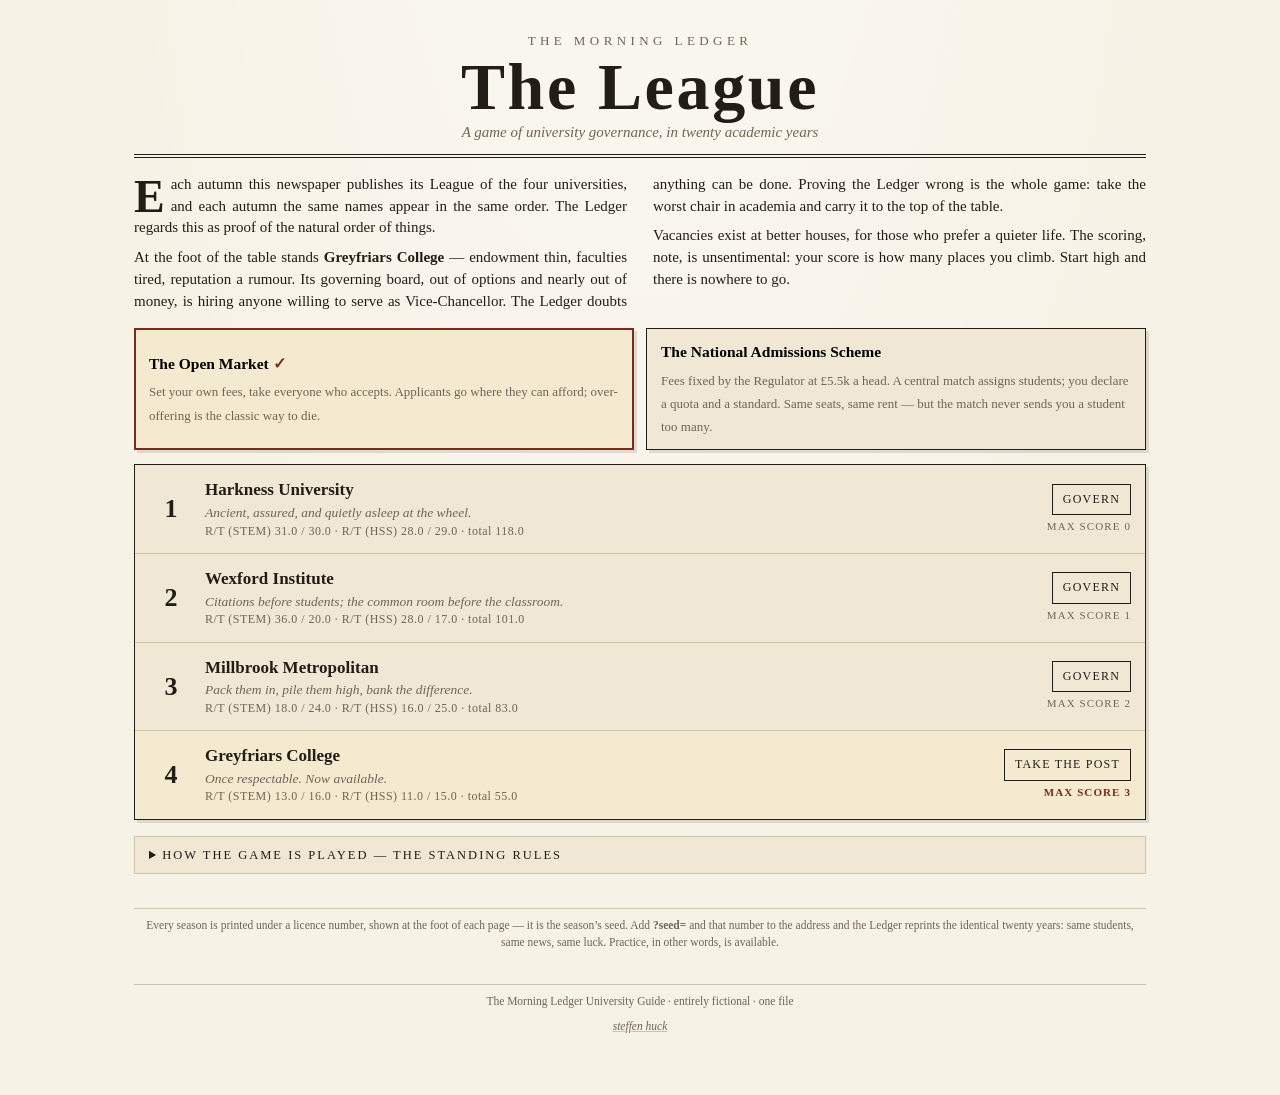
==== commit e005b632: "Licence number = seed, made legible: six-digit fresh seeds, explicit footer, reprint link Playtest f" ====
--- a/index.html
+++ b/index.html
@@ -1829,7 +1829,7 @@
           </ul>
         </div>
       </details>
-      <div class="footer-note">Determined readers note: add <b>?seed=1234</b> to the address and the Ledger reprints the identical twenty years &mdash; same students, same news, same luck. Practice, in other words, is available.</div>
+      <div class="footer-note">Every season is printed under a licence number, shown at the foot of each page &mdash; it is the season&rsquo;s seed. Add <b>?seed=</b> and that number to the address and the Ledger reprints the identical twenty years: same students, same news, same luck. Practice, in other words, is available.</div>
       <div class="footer-note">The Morning Ledger University Guide &middot; entirely fictional &middot; one file</div>
       <div class="footer-note sig"><a href="https://steffenhuck.github.io">steffen huck</a></div>
     `);
@@ -1843,8 +1843,11 @@
       // otherwise each season is random. The seed in play is printed in
       // the footer either way.
       const seedRaw = new URLSearchParams(location.search).get('seed');
+      // Fresh licences are six digits: long enough for nine hundred
+      // thousand distinct seasons, short enough to copy off a friend's
+      // screen. Any integer pasted into ?seed= still works.
       const seed = seedRaw === null || seedRaw.trim() === ''
-        ? ((Date.now() ^ (Math.random() * 0xffffffff)) >>> 0)
+        ? (100000 + Math.floor(Math.random() * 900000))
         : (parseInt(seedRaw, 10) >>> 0 || 1);
       startGame(idx, seed);
     }));
@@ -2032,7 +2035,7 @@
           ${myCard()}
         </div>
       </div>
-      <div class="footer-note">Printed under licence &numero; ${game.seed} &middot; The Morning Ledger University Guide</div>
+      <div class="footer-note">Printed under licence &numero; ${game.seed} &mdash; the licence is the seed: <b>?seed=${game.seed}</b> reprints this season &middot; The Morning Ledger University Guide</div>
     `);
     els('.stepper button').forEach(b => b.addEventListener('click', () => {
       const box = b.closest('.stepper');
@@ -2126,7 +2129,7 @@
           </section>
         </div>
       </div>
-      <div class="footer-note">Printed under licence &numero; ${game.seed} &middot; The Morning Ledger University Guide</div>
+      <div class="footer-note">Printed under licence &numero; ${game.seed} &mdash; the licence is the seed: <b>?seed=${game.seed}</b> reprints this season &middot; The Morning Ledger University Guide</div>
     `);
 
     const project = (key, I) => {
@@ -2285,7 +2288,7 @@
           </section>
         </div>
       </div>
-      <div class="footer-note">Printed under licence &numero; ${game.seed} &middot; The Morning Ledger University Guide</div>
+      <div class="footer-note">Printed under licence &numero; ${game.seed} &mdash; the licence is the seed: <b>?seed=${game.seed}</b> reprints this season &middot; The Morning Ledger University Guide</div>
     `);
     el('#proceed').addEventListener('click', () => {
       if (done) renderEnd({ finalTable: res.finalTable });
@@ -2424,7 +2427,8 @@
         </section>
       </div>
       <button class="btn" id="again" style="max-width:340px;display:block;margin:22px auto 0">Another twenty years</button>
-      <div class="footer-note">Printed under licence &numero; ${game.seed} &middot; The Morning Ledger University Guide</div>
+      <div class="footer-note" style="margin-top:10px"><a href="?seed=${game.seed}${game.P.world === 'scheme' ? '&amp;world=scheme' : ''}">Reprint this season (licence &numero; ${game.seed}) &mdash; same students, same news, same luck</a></div>
+      <div class="footer-note">Printed under licence &numero; ${game.seed} &mdash; the licence is the seed: <b>?seed=${game.seed}</b> reprints this season &middot; The Morning Ledger University Guide</div>
     `);
     el('#again').addEventListener('click', renderTitle);
   }
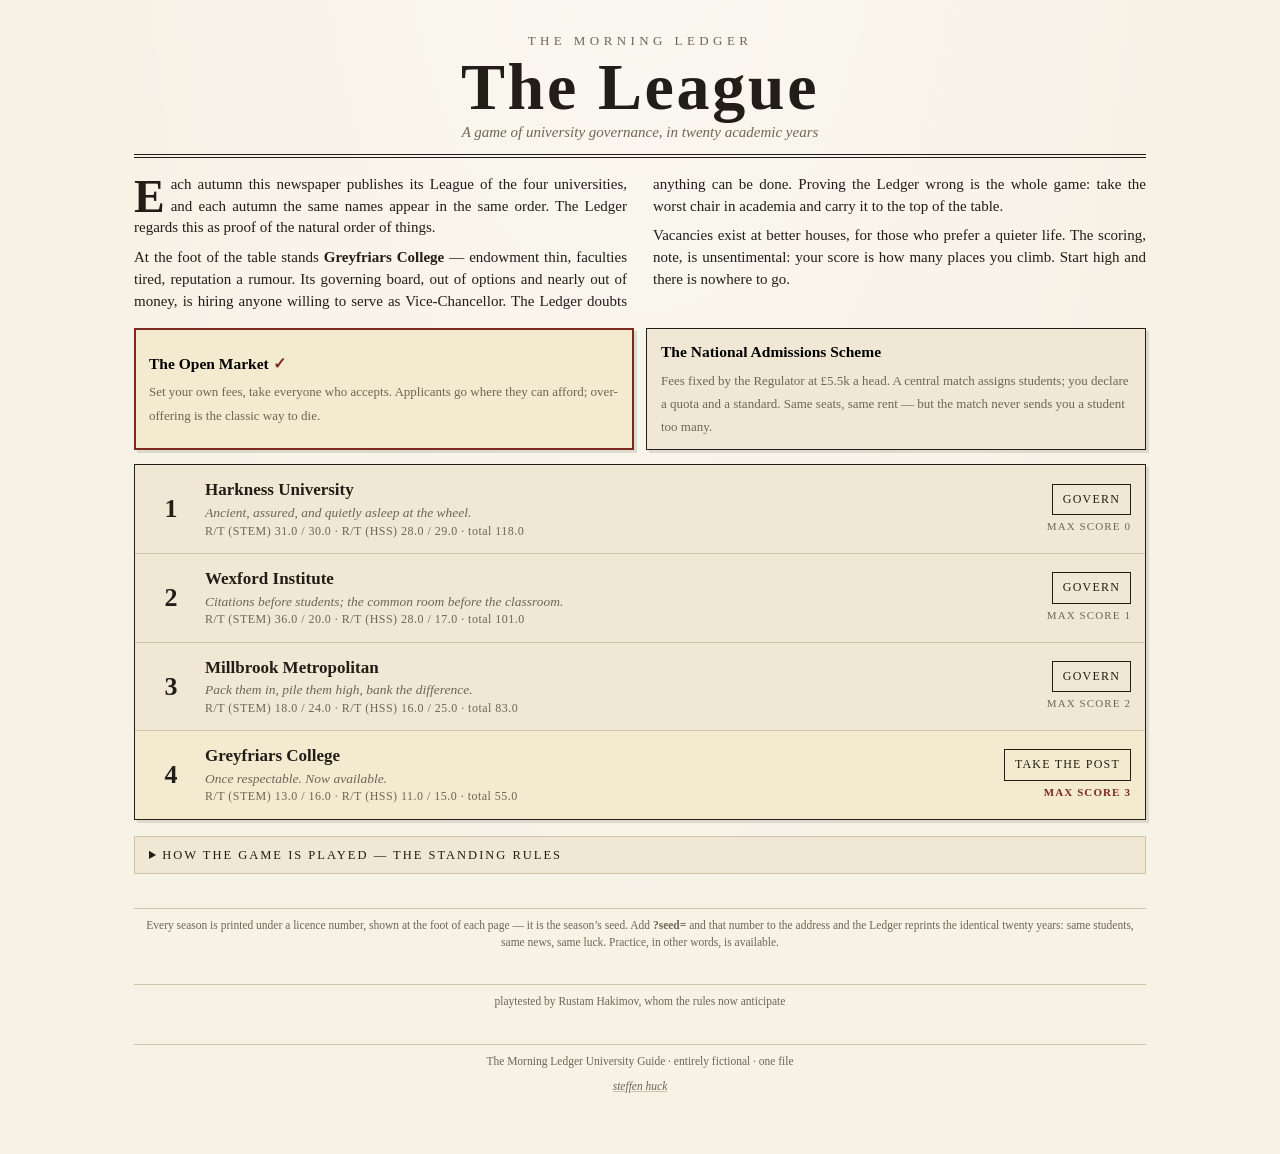
==== commit 1fc01974: "Landing page: playtester credit in the colophon 'playtested by Rustam Hakimov, whom the rules now an" ====
--- a/index.html
+++ b/index.html
@@ -29,12 +29,20 @@
      finally count against a challenger, in both worlds. For the
      player the credit never beats final-round investment (the curves
      cross near 500k/field), so its bite is difficulty, not hoarding.
-  3. Merit scholarships (both worlds): an annual per-field fund F,
-     spent whether anyone comes; students scoring >= 70 value the
-     college 2.2*sqrt(F) higher, in market choice and in DA preference
-     lists identically. The scholar probe (heavy standing pots on a
-     sensible budget) goes bankrupt in 100% of seeds: a lever, not a
-     freebie. Useful mainly in the overtaking fight, as merit aid is.
+  3. Merit stipends (both worlds, third revision of the instrument):
+     per field, a PER-HEAD stipend (cap 20) and a qualifying score
+     bar (40-95, default 70) set by the administrator. Every
+     qualifying matriculant is owed the stipend; the bill settles
+     with the intake and is part of C, so it can bankrupt. Channel
+     by world, on principle: in the market the stipend counts toward
+     the fee for qualifiers (affordability: fee - sch <= b; choice
+     among offers stays quality-only, as fees themselves never sway
+     choice) ‑‑ merit aid as targeted price discrimination; in the
+     scheme a qualifier ranks the college schAlpha*sch (=1.0/k)
+     higher in DA ‑‑ a side payment, the only price competition the
+     regulator has left. The scholar probe (stipend 10 at bar 50 on
+     a sensible budget) is bankrupt in ~100% of seeds: the match
+     takes a generous promise at its word.
   4. Choice cards, player-only: ~12 dilemmas (poaching a rival's
      professor is the flagship) on the separate events RNG stream,
      three draws per round consumed unconditionally for stream
@@ -52,7 +60,7 @@
   scheme: naive static full quota; sensible quota-tracking; sharp is
           VOLUME-FIRST in this edition ‑‑ all 8 seats declared always
           (the report is free), the threshold is the selectivity
-          instrument, scholarships in the summit fight, cards by
+          instrument, high-bar stipends in the summit fight, cards by
           arithmetic. The first edition's Sonmez under-reporting is
           no longer best play against rationally-spending rivals.
   rustam: the reviewer's strategy, both worlds ‑‑ competent
@@ -69,7 +77,7 @@
 strategy  | meanScore | rank1  rank2  rank3  rank4 | score=3 | score>=1 | score<=0 | bankrupt | top<=yr5&hold
 naive     |      0.43 |   2.0%   5.2%  26.6%  66.2% |    2.0% |    33.8% |    66.2% |    65.6% |          0.0%
 sensible  |      0.46 |   0.0%   2.4%  41.0%  56.6% |    0.0% |    43.4% |    56.6% |     8.6% |          0.0%
-sharp     |      2.18 |  34.8%  56.8%   0.2%   8.2% |   34.8% |    91.8% |     8.2% |     1.2% |          0.0%
+sharp     |      2.17 |  33.4%  58.2%   0.2%   8.2% |   33.4% |    91.8% |     8.2% |     1.2% |          0.0%
 rustam    |      1.09 |   9.8%  37.8%   4.4%  48.0% |    9.8% |    52.0% |    48.0% |    10.6% |          0.0%
 
 Against the calibration targets:
@@ -310,6 +318,8 @@
 .phase-strip .ph { flex: 1; text-align: center; font-size: 11px; text-transform: uppercase; letter-spacing: .16em; padding: 7px 4px; color: var(--faint); background: var(--paper-2); }
 .phase-strip .ph.on { background: var(--ink); color: var(--paper); }
 .footer-note { text-align: center; font-size: 11.5px; color: var(--faint); margin-top: 34px; border-top: 1px solid var(--rule); padding-top: 8px; }
+.footer-note a.quiet { color: inherit; text-decoration: none; }
+.footer-note a.quiet:hover { color: var(--oxblood); }
 
 </style>
 <script data-goatcounter="https://steffenhuck.goatcounter.com/count" async src="https://gc.zgo.at/count.js"></script>
@@ -484,16 +494,26 @@
   choiceProb: 0.3,
   choiceFromRound: 2,
 
-  // Merit scholarships (both worlds): a per-field pot, committed at the
-  // admissions desk and spent in full whether or not anyone comes (endowed
-  // stipends are advertised, not refunded). Students scoring at or above
-  // schBar value the advertising college schAlpha * sqrt(pot) utility
-  // points higher — in the market's choice among offers and in the
-  // Scheme's preference lists identically. Concave, so a pot cannot be
-  // a dominant strategy; capped at schMax per field per year.
-  schBar: 70,
-  schAlpha: 2.2,
+  // Merit scholarships (both worlds), third edition of the instrument:
+  // PER-HEAD stipends. For each field the administrator sets a stipend
+  // sch (per student, per year, capped at schMax) and a qualifying bar
+  // bar (school score, clamped to [schBarLo, schBarHi]). Every enrolling
+  // student at or above the bar is paid the stipend; the bill is
+  // sch * (qualifying matriculants), known only AFTER clearing — promise
+  // generously at a low bar and the match takes you at your word (a
+  // scholarship bill can bankrupt). The stipend's channel differs by
+  // world, on principle: cash nets against a price where a price exists —
+  // in the market it counts toward the fee (a student with s >= bar can
+  // afford the college if fee - sch <= b; choice among offers stays
+  // quality-only, exactly as fees themselves never sway choice) — and
+  // where no price exists it is a side payment: in the scheme a
+  // qualifying student values the college schAlpha * sch utility points
+  // higher in her preference list. AI colleges run stipends of zero.
+  schAlpha: 1.0,
   schMax: 20,
+  schBarLo: 40,
+  schBarHi: 95,
+  schBarDefault: 70,
 
   // Founders' Reckoning: endowment per league point at the final table,
   // and the most points the credit can be worth (the auditors regard cash
@@ -614,7 +634,8 @@
 
 /* -------------------- Scheme world: deferred acceptance -------------------
  * Student-proposing DA for one field. Students rank the four departments by
- * T_f + theta * R_f (ties broken by tiny rng perturbation); departments
+ * T_f + theta * R_f, plus schAlpha * stipend for departments whose merit
+ * bar they meet (ties broken by tiny rng perturbation); departments
  * rank acceptable students (s >= threshold) by school score and hold at
  * most their declared quota. Terminates in <= 4 proposals per student and
  * yields the student-optimal stable matching. */
@@ -624,8 +645,9 @@
     const order = unis
       .map(u => {
         const d = decisions[u.index];
-        const pot = d ? (field === 'S' ? d.schS : d.schH) : 0;
-        const merit = (P && a.s >= P.schBar && pot > 0) ? P.schAlpha * Math.sqrt(pot) : 0;
+        const sch = d ? (field === 'S' ? d.schS : d.schH) : 0;
+        const bar = d ? (field === 'S' ? d.barS : d.barH) : Infinity;
+        const merit = (P && sch > 0 && a.s >= bar) ? P.schAlpha * sch : 0;
         return { i: u.index, v: (field === 'S' ? u.TS + a.theta * u.RS : u.TH + a.theta * u.RH) + merit + rng() * 1e-9 };
       })
       .sort((x, y) => y.v - x.v)
@@ -1158,18 +1180,21 @@
                 feeH: Math.max(0, +playerDec.feeH || 0), thrH: +playerDec.thrH || 0,
               })
         : u.controller.admissions(u);
-      // Merit scholarship pots (both worlds): every decision carries them,
-      // clamped to [0, schMax]; AIs that don't set them run pots of zero.
+      // Merit stipends (both worlds): every decision carries a per-head
+      // stipend and a qualifying bar per field; AIs that don't set them
+      // run stipends of zero.
       const d = decisions[u.index];
       const src = (u.index === this.playerIndex) ? playerDec : d;
       d.schS = clamp(+src.schS || 0, 0, P.schMax);
       d.schH = clamp(+src.schH || 0, 0, P.schMax);
+      d.barS = clamp(+src.barS || P.schBarDefault, P.schBarLo, P.schBarHi);
+      d.barH = clamp(+src.barH || P.schBarDefault, P.schBarLo, P.schBarHi);
     }
     this._decisions = decisions;
 
     const reports = this.unis.map(() => ({
-      S: { applied: 0, offers: 0, matric: 0, income: 0, overage: 0, sSum: 0, sbar: null },
-      H: { applied: 0, offers: 0, matric: 0, income: 0, overage: 0, sSum: 0, sbar: null },
+      S: { applied: 0, offers: 0, matric: 0, income: 0, overage: 0, sSum: 0, sbar: null, schN: 0 },
+      H: { applied: 0, offers: 0, matric: 0, income: 0, overage: 0, sSum: 0, sbar: null, schN: 0 },
     }));
 
     if (scheme) {
@@ -1189,7 +1214,11 @@
           r.matric = held[u.index].length;
           r.income = r.matric * P.schemeFee;
           r.overage = P.capacity * P.seatRent; // rent on all capacity seats, report-independent
-          for (const p of held[u.index]) r.sSum += p.a.s;
+          const bar = d ? (f === 'S' ? d.barS : d.barH) : Infinity;
+          for (const p of held[u.index]) {
+            r.sSum += p.a.s;
+            if (p.a.s >= bar) r.schN++; // stipend owed to each qualifying matriculant
+          }
           r.cutoff = r.matric > 0 ? Math.min(...held[u.index].map(p => p.a.s)) : null;
         }
       }
@@ -1203,7 +1232,12 @@
         if (!d) continue;
         const fee = f === 'S' ? d.feeS : d.feeH;
         const thr = f === 'S' ? d.thrS : d.thrH;
-        if (fee <= a.b) {
+        // The stipend counts toward the fee for qualifying students:
+        // merit aid as a targeted price cut to the bright. Choice among
+        // offers below stays quality-only, exactly as fees themselves
+        // never sway choice — cash nets against the price at the gate.
+        const sig = (a.s >= (f === 'S' ? d.barS : d.barH)) ? (f === 'S' ? d.schS : d.schH) : 0;
+        if (fee - sig <= a.b) {
           reports[u.index][f].applied++;
           if (a.s >= thr) { reports[u.index][f].offers++; offers.push(u); }
         }
@@ -1211,18 +1245,17 @@
       if (!offers.length) continue; // exits, no consequence
       let best = [], bestV = -Infinity;
       for (const u of offers) {
-        const d = decisions[u.index];
-        const pot = f === 'S' ? d.schS : d.schH;
-        const merit = (a.s >= P.schBar && pot > 0) ? P.schAlpha * Math.sqrt(pot) : 0;
-        const v = (f === 'S' ? u.TS + a.theta * u.RS : u.TH + a.theta * u.RH) + merit;
+        const v = (f === 'S' ? u.TS + a.theta * u.RS : u.TH + a.theta * u.RH);
         if (v > bestV + 1e-12) { bestV = v; best = [u]; }
         else if (Math.abs(v - bestV) <= 1e-12) best.push(u);
       }
       const chosen = best[Math.floor(this.rng() * best.length)];
+      const dch = decisions[chosen.index];
       const r = reports[chosen.index][f];
       r.matric++;
       r.sSum += a.s;
-      r.income += (f === 'S' ? decisions[chosen.index].feeS : decisions[chosen.index].feeH);
+      r.income += (f === 'S' ? dch.feeS : dch.feeH);
+      if (a.s >= (f === 'S' ? dch.barS : dch.barH)) r.schN++; // stipend owed
       }
     }
     for (const u of this.unis) {
@@ -1237,8 +1270,12 @@
       }
       const rep = reports[u.index];
       const d = this._decisions[u.index];
+      // The stipend bill settles with the intake: sch per qualifying
+      // matriculant, per field. It is part of C, so it can bankrupt.
+      rep.S.schPaid = d ? d.schS * rep.S.schN : 0;
+      rep.H.schPaid = d ? d.schH * rep.H.schN : 0;
       rep.F = rep.S.income + rep.H.income;
-      rep.sch = d ? d.schS + d.schH : 0; // scholarship fund, committed in full
+      rep.sch = rep.S.schPaid + rep.H.schPaid;
       rep.C = rep.S.overage + rep.H.overage + rep.sch;
       rep.net = u.E + rep.F - rep.C; // funds available for investment
     }
@@ -1530,7 +1567,7 @@
   const inScheme = () => game && game.P.world === 'scheme';
   const WORLD_NAME = { market: 'The Open Market', scheme: 'The National Admissions Scheme' };
   let prevRanks = null;     // last year's ranks by uni index (for arrows)
-  let dec = { feeS: 8, thrS: 55, feeH: 8, thrH: 55, schS: 0, schH: 0 };   // sticky controls
+  let dec = { feeS: 8, thrS: 55, feeH: 8, thrH: 55, schS: 0, schH: 0, barS: 70, barH: 70 };   // sticky controls
   let inv = { IRS: 0, ITS: 0, IRH: 0, ITH: 0 };
 
   /* ------------------------------ helpers ------------------------------ */
@@ -1821,7 +1858,7 @@
             <li><b>Capacity.</b> Each department teaches up to <b>8</b> students at no extra cost. You must take everyone who accepts your offer; each student beyond 8 costs <b>${money(P.cOver)}</b> in emergency provision. Over-offering is the classic way to die.</li>
             <li><b>Money.</b> Fees are paid up front &mdash; the year&rsquo;s income sits in the endowment before the Bursar spends a penny, and whatever he does not spend earns ${Math.round(P.interest * 100)}% interest, fees included. If your endowment cannot cover the year&rsquo;s seats bill, the College is bankrupt and the game ends.</li>
             <li><b>Quality.</b> Investment raises quality with diminishing returns, and takes effect the following year. All quality decays ${Math.round((1 - P.delta) * 100)}% a year if unattended. Teaching quality also drifts with the calibre of the students you actually admit, relative to the national average of ${P.sMean}.</li>
-            <li><b>Merit scholarships.</b> In either world you may endow an annual scholarship fund per field. It raises your appeal &mdash; but only to students scoring ${P.schBar} or better, only with diminishing returns, and it is spent in full whether any of them comes. The only price competition the Scheme permits; in the Market, a way to buy calibre instead of volume.</li>
+            <li><b>Merit scholarships.</b> In either world you may offer, per field, a stipend per student per year, and set the school score that qualifies for it. Every qualifying student who enrols is owed the stipend &mdash; the bill settles with the intake, so a generous stipend at a low bar is a road to ruin, not a bargain. The stipend works where money works: in the <b>Market</b> it counts toward your fee (the bright need only cover fee&nbsp;&minus;&nbsp;stipend &mdash; merit aid as a targeted price cut), in the <b>Scheme</b> it makes qualifying students rank you higher (cash being cash even where fees are not &mdash; the only price competition the Regulator has left).</li>
             <li><b>The post.</b> Some mornings the Ledger&rsquo;s courier brings the College a proposition &mdash; a restless professor at a rival house, a donor with conditions, an insurer with a barometer. You alone receive these; the odds and sums are printed on the card, and the arithmetic is your business. Ignored post resolves itself, not always kindly.</li>
             <li><b>Fashion.</b> Field preferences drift slowly toward whichever field boasts higher research quality across the sector.</li>
             <li><b>Information.</b> The League table is public. Rivals&rsquo; fees, thresholds, enrolments and endowments are not. The Ledger publishes no figures on family means &mdash; though a shrewd reader may suspect that money and marks travel together, and your own books reveal, year by year, who could afford you.</li>
@@ -1830,6 +1867,7 @@
         </div>
       </details>
       <div class="footer-note">Every season is printed under a licence number, shown at the foot of each page &mdash; it is the season&rsquo;s seed. Add <b>?seed=</b> and that number to the address and the Ledger reprints the identical twenty years: same students, same news, same luck. Practice, in other words, is available.</div>
+      <div class="footer-note">playtested by <a class="quiet" href="https://www.hakimov.info">Rustam Hakimov</a>, whom the rules now anticipate</div>
       <div class="footer-note">The Morning Ledger University Guide &middot; entirely fictional &middot; one file</div>
       <div class="footer-note sig"><a href="https://steffenhuck.github.io">steffen huck</a></div>
     `);
@@ -1877,8 +1915,8 @@
     prevRanks = null;
     const o = OPENING[chosenWorld][idx];
     dec = chosenWorld === 'scheme'
-      ? { qS: o.q, thrS: o.thr, qH: o.q, thrH: o.thr, schS: 0, schH: 0 }
-      : { feeS: o.fee, thrS: o.thr, feeH: o.fee, thrH: o.thr, schS: 0, schH: 0 };
+      ? { qS: o.q, thrS: o.thr, qH: o.q, thrH: o.thr, schS: 0, schH: 0, barS: 70, barH: 70 }
+      : { feeS: o.fee, thrS: o.thr, feeH: o.fee, thrH: o.thr, schS: 0, schH: 0, barS: 70, barH: 70 };
     nextYear();
   }
 
@@ -1983,10 +2021,18 @@
             : `Last year: <b class="num">${last.applied}</b> applied &middot; <b class="num">${last.offers}</b> offers out &middot; <b class="num">${last.matric}</b> enrolled${last.matric > P.capacity ? ` <b class="red">(${last.matric - P.capacity} over capacity)</b>` : ''}`)
         : 'No demand history yet.';
       const schCtl = `<div class="ctl">
-          <span class="lbl">Merit scholarships (annual fund)</span>
+          <span class="lbl">Merit stipend (per student, per year)</span>
           <div class="stepper" data-kind="sch" data-f="${f}">
             <button data-d="-5">&#171;</button><button data-d="-1">&minus;</button>
             <span class="val num" id="sch${f}">${money(dec['sch' + f])}</span>
+            <button data-d="1">+</button><button data-d="5">&#187;</button>
+          </div>
+        </div>
+        <div class="ctl">
+          <span class="lbl">Scholarship bar (score to qualify)</span>
+          <div class="stepper" data-kind="bar" data-f="${f}">
+            <button data-d="-5">&#171;</button><button data-d="-1">&minus;</button>
+            <span class="val num" id="bar${f}">${dec['bar' + f]}</span>
             <button data-d="1">+</button><button data-d="5">&#187;</button>
           </div>
         </div>`;
@@ -2027,8 +2073,8 @@
                 ? `The Scheme&rsquo;s algorithm assigns each student to the best-ranked department that will hold them; your quota is never exceeded. The rent &mdash; ${money(P.seatRent)} on each of your ${P.capacity * 2} seats &mdash; falls due regardless: seats the match does not fill are pure loss, and the quota costs nothing to report.`
                 : `Capacity is ${P.capacity} per department, and each seat costs ${money(P.seatRent)} a year, filled or not. Every offer that is accepted must be honoured; each enrolee beyond ${P.capacity} costs ${money(P.cOver)}. Applicants who can afford you and clear your threshold get an offer &mdash; all of them.`}</div>
               <div class="notice">${scheme
-                ? `<b>How the match reads their minds.</b> Each student ranks the four houses by teaching quality plus their personal taste for research. A merit fund of &pound;F adds ${n1(P.schAlpha)}&middot;&radic;F to your appeal, but only for students scoring ${P.schBar} or better &mdash; and the fund is spent in full whether any of them comes. Your calibre cutoff shows where your appeal ran out.`
-                : `<b>How applicants choose.</b> They apply wherever the fee is within their means, and enrol where teaching quality plus their personal taste for research looks best: fees decide who <i>can</i> come, quality decides who <i>does</i>. A merit fund of &pound;F adds ${n1(P.schAlpha)}&middot;&radic;F to your appeal for students scoring ${P.schBar} or better, and is spent in full whether any of them comes.${(!scheme && u.lastReport && (u.lastReport.S.offers + u.lastReport.H.offers) > 0) ? ` Last year <b class="num">${Math.round(100 * (u.lastReport.S.matric + u.lastReport.H.matric) / (u.lastReport.S.offers + u.lastReport.H.offers))}%</b> of your offers were taken up; the rest enrolled where they liked it better.` : ''}`}</div>
+                ? `<b>How the match reads their minds.</b> Each student ranks the four houses by teaching quality plus their personal taste for research &mdash; and a student at or above your scholarship bar counts your stipend as ${P.schAlpha === 1 ? 'a point of appeal per &pound;1k' : n1(P.schAlpha) + ' points of appeal per &pound;1k'}, cash being cash even where fees are not. Every qualifying student the match seats is owed the stipend: the bill arrives with the intake, and a generous promise at a low bar will be taken at its word. Your calibre cutoff shows where your appeal ran out.`
+                : `<b>How applicants choose.</b> They apply wherever the fee is within their means &mdash; and for a student at or above your scholarship bar, the stipend counts toward the fee: the bright need only cover fee&nbsp;&minus;&nbsp;stipend. Among offers they enrol where teaching quality plus their personal taste for research looks best; cash sways nobody who already has choices, so the stipend&rsquo;s work is done at the gate. Every qualifying student who enrols is owed the stipend: the bill arrives with the intake.${(u.lastReport && (u.lastReport.S.offers + u.lastReport.H.offers) > 0) ? ` Last year <b class="num">${Math.round(100 * (u.lastReport.S.matric + u.lastReport.H.matric) / (u.lastReport.S.offers + u.lastReport.H.offers))}%</b> of your offers were taken up; the rest enrolled where they liked it better.` : ''}`}</div>
               <button class="btn oxblood" id="post">${scheme ? 'File the return with the Scheme' : 'Post the prospectus &amp; make offers'}</button>
             </div>
           </section>
@@ -2049,6 +2095,9 @@
       } else if (box.dataset.kind === 'sch') {
         dec['sch' + f] = Math.max(0, Math.min(P.schMax, Math.round(dec['sch' + f] + d)));
         el('#sch' + f).textContent = money(dec['sch' + f]);
+      } else if (box.dataset.kind === 'bar') {
+        dec['bar' + f] = Math.max(P.schBarLo, Math.min(P.schBarHi, Math.round(dec['bar' + f] + d)));
+        el('#bar' + f).textContent = dec['bar' + f];
       } else {
         dec['fee' + f] = Math.max(0, Math.min(P.feeCap, Math.round((dec['fee' + f] + d) * 2) / 2));
         el('#fee' + f).textContent = money(dec['fee' + f]);
@@ -2100,7 +2149,7 @@
                 <thead><tr><th>Field</th><th>${inScheme() ? 'Proposals' : 'Applied'}</th><th>${inScheme() ? 'Seats' : 'Offers'}</th><th>${inScheme() ? 'Placed' : 'Enrolled'}</th><th>Avg</th><th>Fees</th><th>Seats bill</th></tr></thead>
                 <tbody>
                   ${reportRow('S')}${reportRow('H')}
-                  ${rep.sch > 0 ? `<tr><td>Scholarship fund</td><td colspan="5"></td><td class="num red">&minus;${money(rep.sch)}</td></tr>` : ''}
+                  ${rep.sch > 0 ? `<tr><td>Stipends (${rep.S.schN + rep.H.schN} scholar${rep.S.schN + rep.H.schN === 1 ? '' : 's'})</td><td colspan="5"></td><td class="num red">&minus;${money(rep.sch)}</td></tr>` : ''}
                   <tr class="sumrow"><td>Net of the year&rsquo;s bills</td><td colspan="5"></td><td class="num ${rep.F - rep.C < 0 ? 'red' : 'green'}">${money(rep.F - rep.C)}</td></tr>
                 </tbody>
               </table></div>
@@ -2112,7 +2161,7 @@
           <section class="card bursar">
             <div class="card-head"><span>Step II &mdash; The Bursar&rsquo;s Office</span><span class="kicker">investment</span></div>
             <div class="card-body">
-              <div class="budgetline decomp"><span>Endowment ${money(rep.net - rep.F + rep.C)} + the year&rsquo;s fees ${money(rep.F)}${rep.C - rep.sch > 0 ? ` &minus; seats bill ${money(rep.C - rep.sch)}` : ''}${rep.sch > 0 ? ` &minus; scholarships ${money(rep.sch)}` : ''} = funds at hand</span><b class="num">${money(budget)}</b></div>
+              <div class="budgetline decomp"><span>Endowment ${money(rep.net - rep.F + rep.C)} + the year&rsquo;s fees ${money(rep.F)}${rep.C - rep.sch > 0 ? ` &minus; seats bill ${money(rep.C - rep.sch)}` : ''}${rep.sch > 0 ? ` &minus; stipends ${money(rep.sch)}` : ''} = funds at hand</span><b class="num">${money(budget)}</b></div>
               <div class="budgetline" style="border-top:1px dotted var(--rule)"><span>Uncommitted (earns ${Math.round(P.interest * 100)}%, fees included, and counts at the Founders&rsquo; Reckoning: 1 league point per ${money(P.reckonPerPoint)} held at the end, to a limit of ${P.reckonCapPoints})</span><b class="num" id="remain">${money(budget)}</b></div>
               ${invRow('IRS', 'Research', 'STEM')}
               ${invRow('ITS', 'Teaching', 'STEM', true)}
@@ -2228,7 +2277,7 @@
     // any of the morning's money news). opening + F - C - I + interest = E.
     const opening = rep.net - rep.F + rep.C;
     const hadMoneyNews = (pre.events || []).some(e => e.index === game.playerIndex && e.deltaE !== undefined);
-    const moneyProse = `The College opened the year with ${money(opening)}; fees brought ${money(rep.F)}${rep.C - rep.sch > 0 ? `, the seats bill took ${money(rep.C - rep.sch)}` : ''}${rep.sch > 0 ? `, the scholarship fund ${money(rep.sch)}` : ''}; the Bursar committed ${money(spent)}, and interest added ${money(Math.max(0, interest))}. The endowment stands at <b class="num">${money(u.E)}</b>.${hadMoneyNews ? ' The opening figure includes the year&rsquo;s news.' : ''}`;
+    const moneyProse = `The College opened the year with ${money(opening)}; fees brought ${money(rep.F)}${rep.C - rep.sch > 0 ? `, the seats bill took ${money(rep.C - rep.sch)}` : ''}${rep.sch > 0 ? `, stipends ${money(rep.sch)} (${rep.S.schN + rep.H.schN} scholar${rep.S.schN + rep.H.schN === 1 ? '' : 's'})` : ''}; the Bursar committed ${money(spent)}, and interest added ${money(Math.max(0, interest))}. The endowment stands at <b class="num">${money(u.E)}</b>.${hadMoneyNews ? ' The opening figure includes the year&rsquo;s news.' : ''}`;
 
     // Rank prose, with variants; name rivals passed or passing.
     const newRankOf = i => newTable.find(r => r.index === i).rank;
